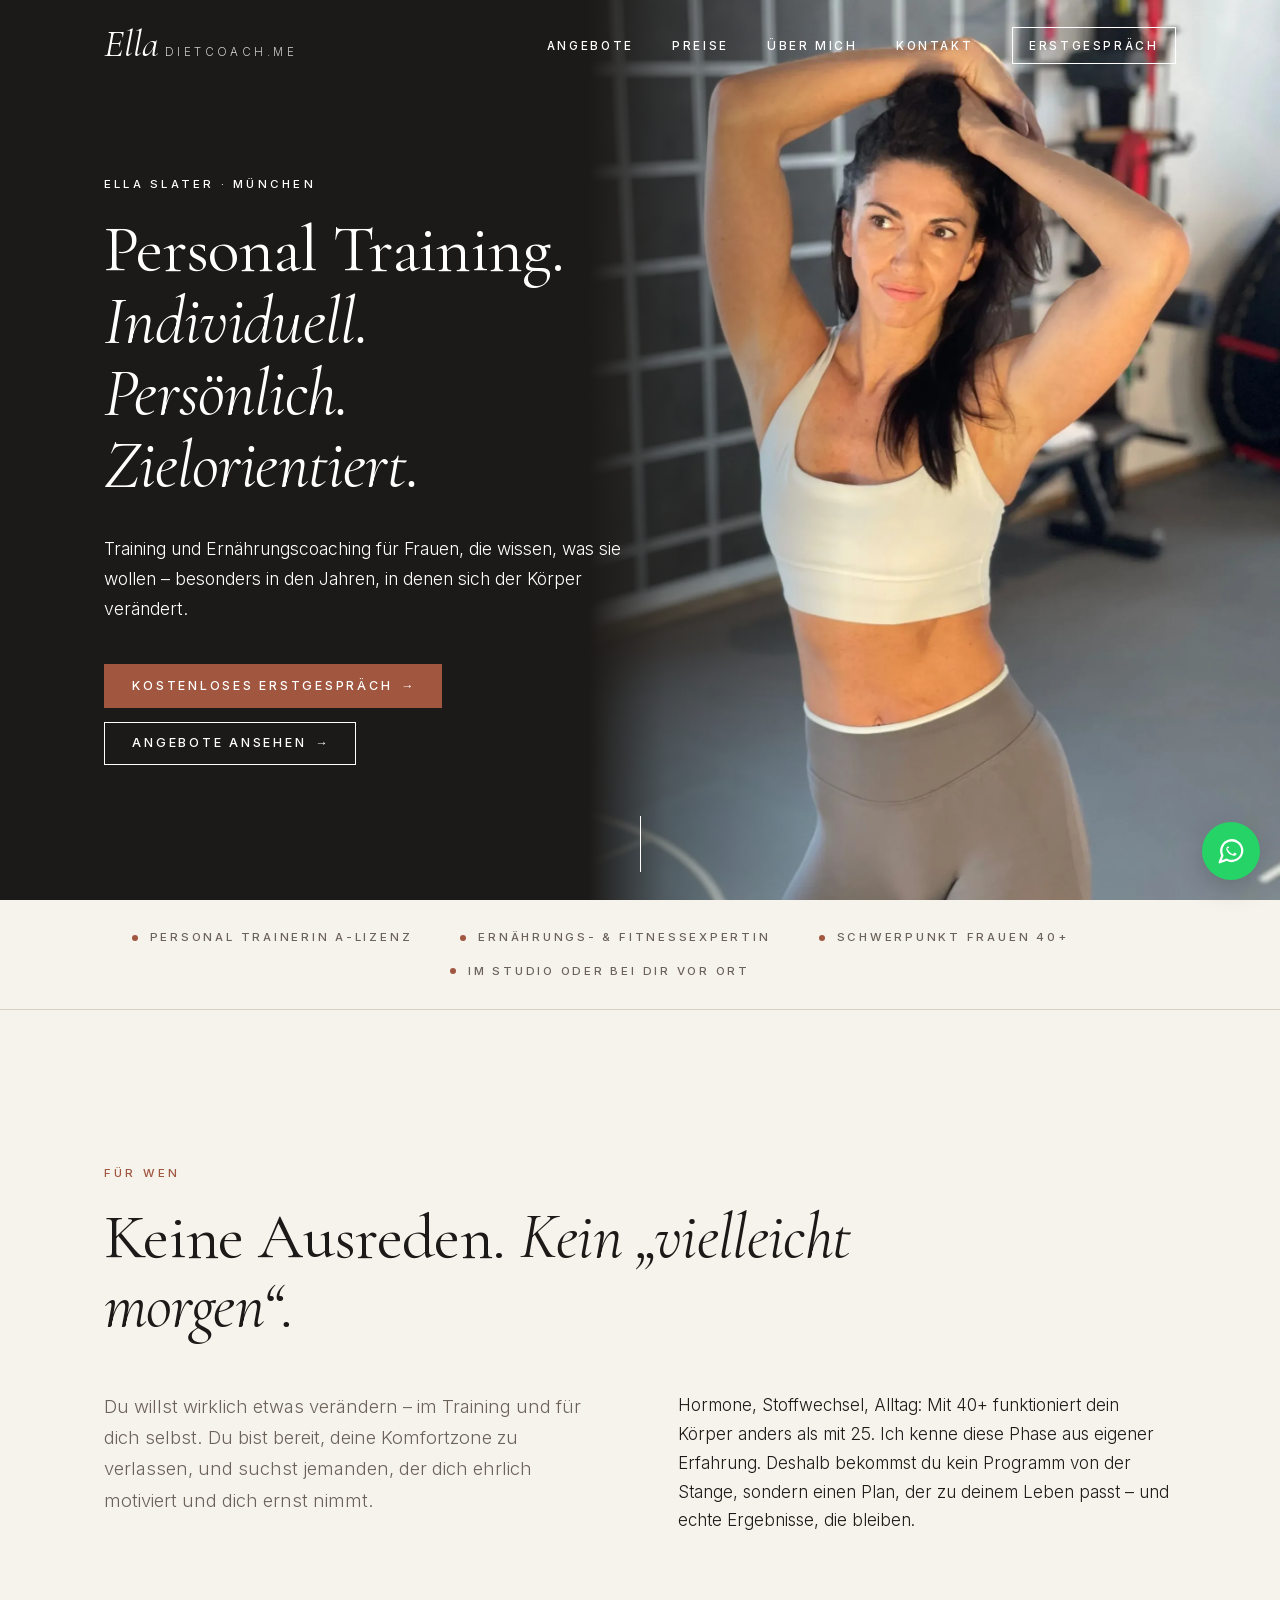
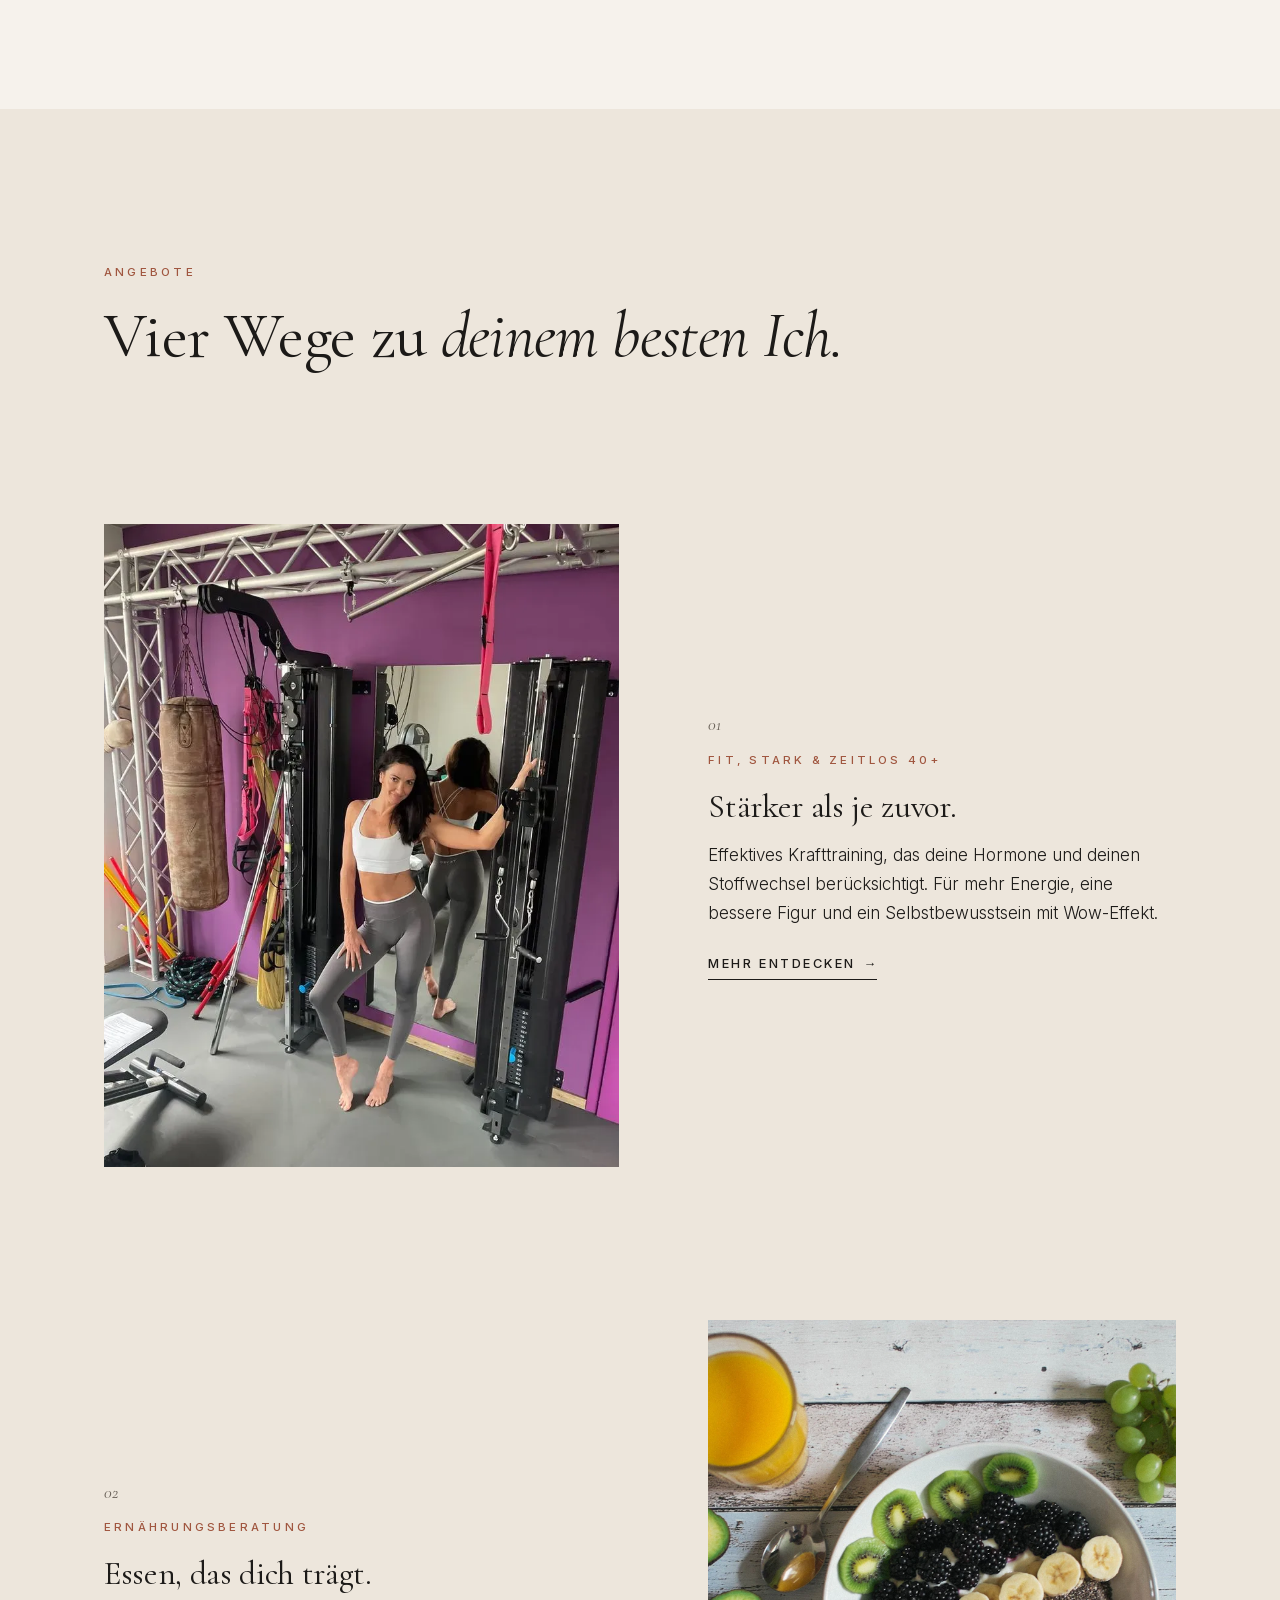
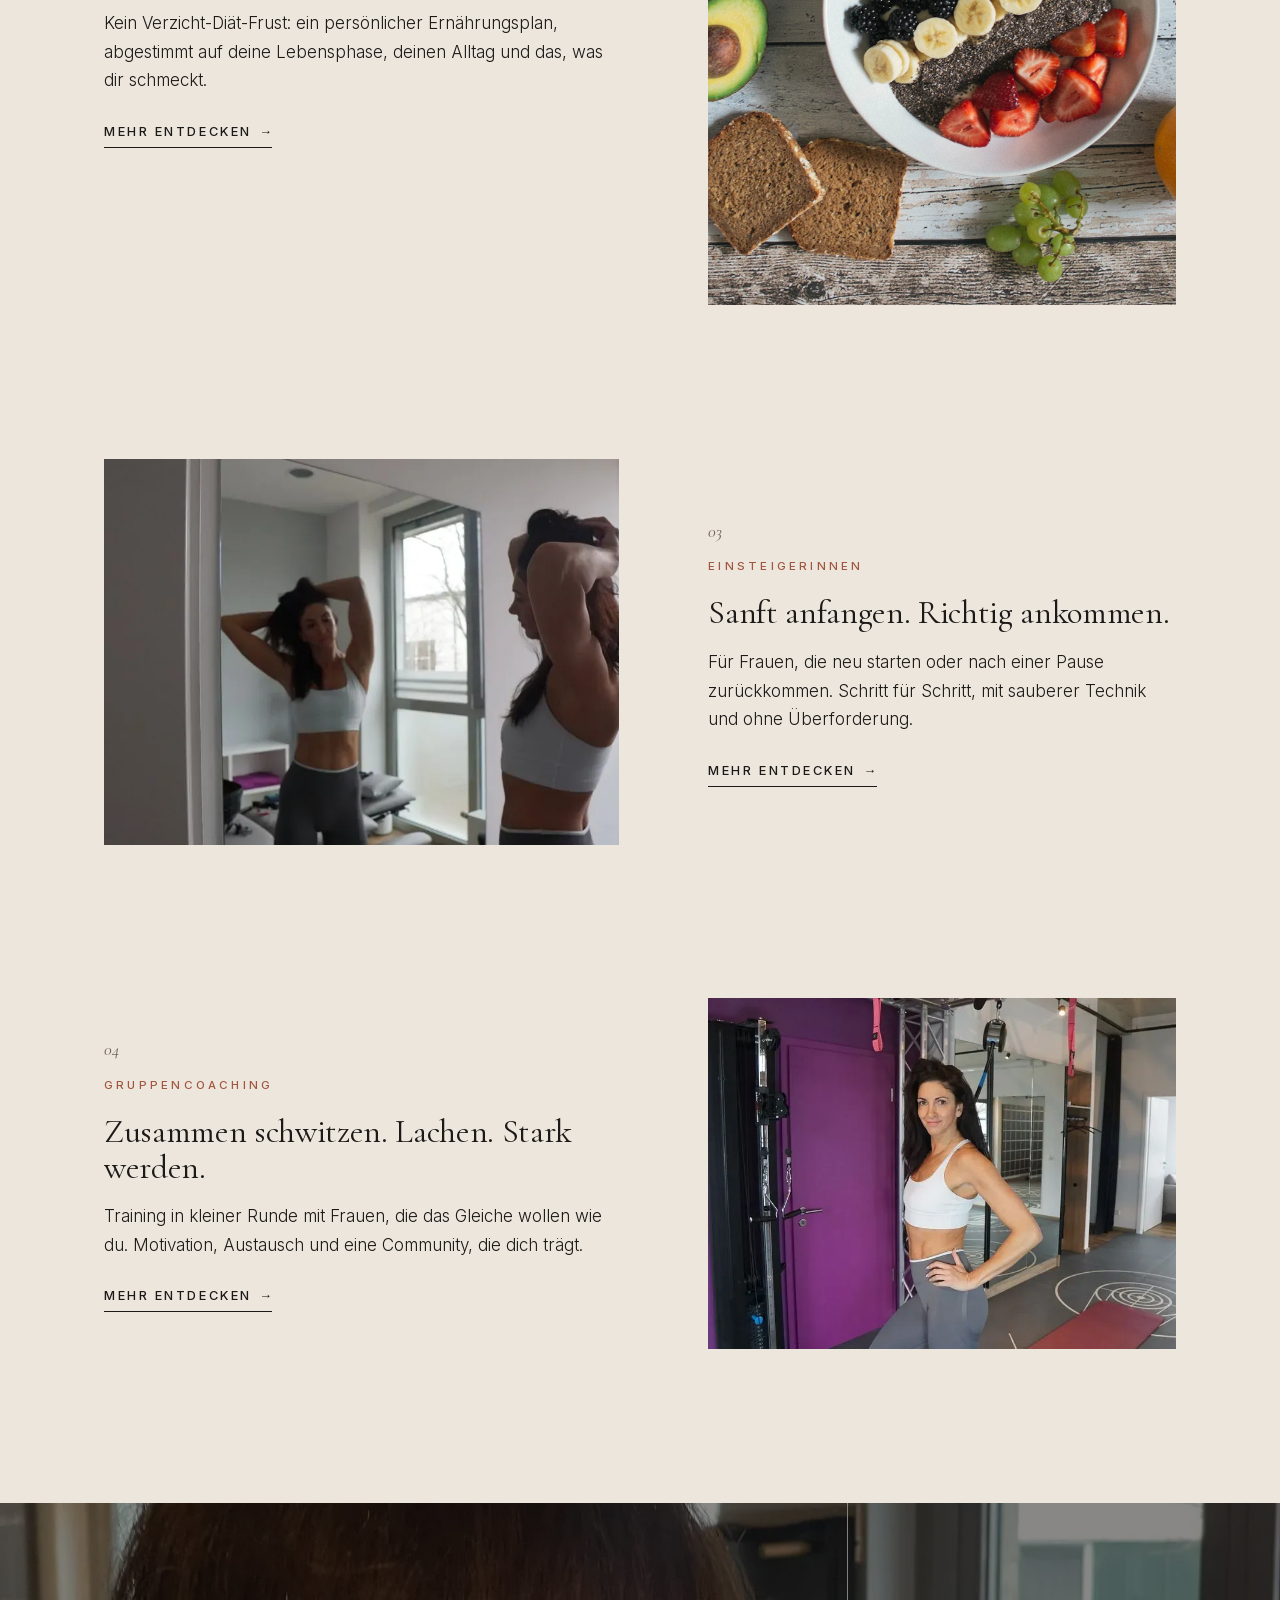
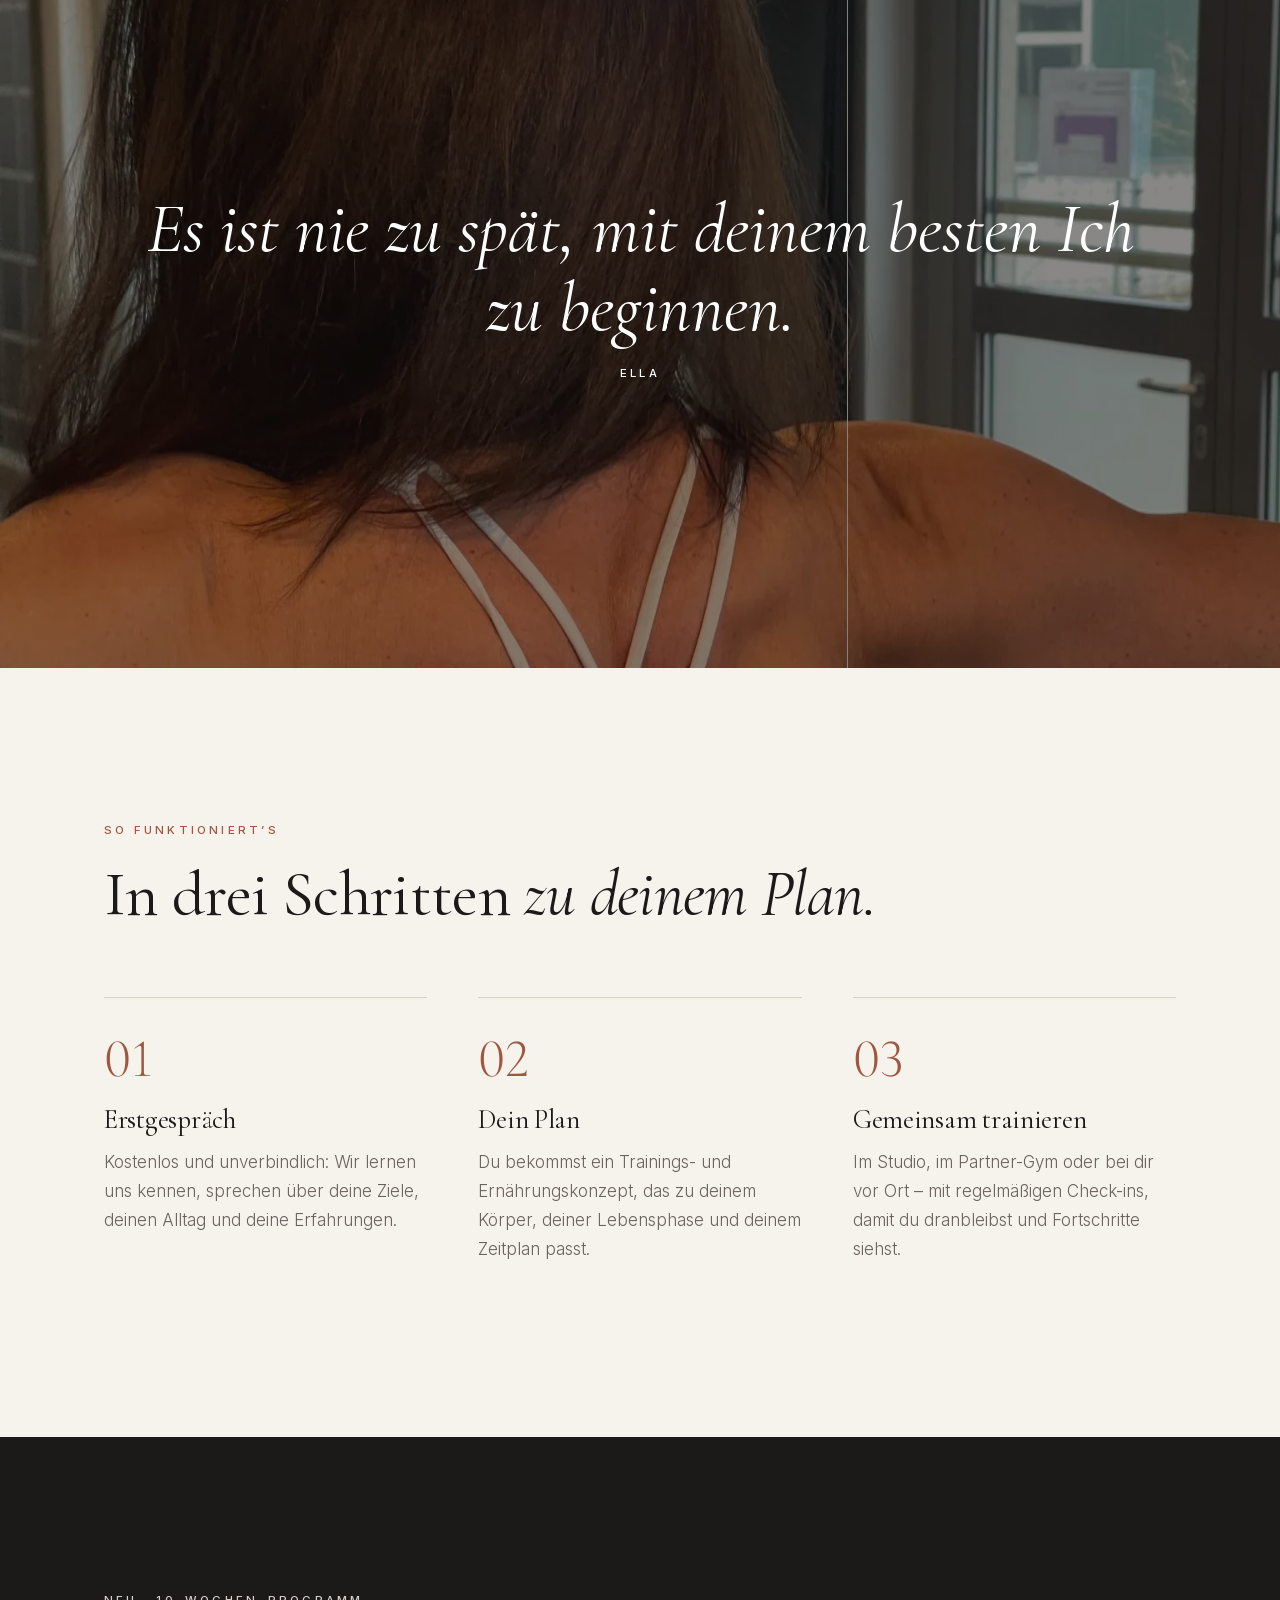
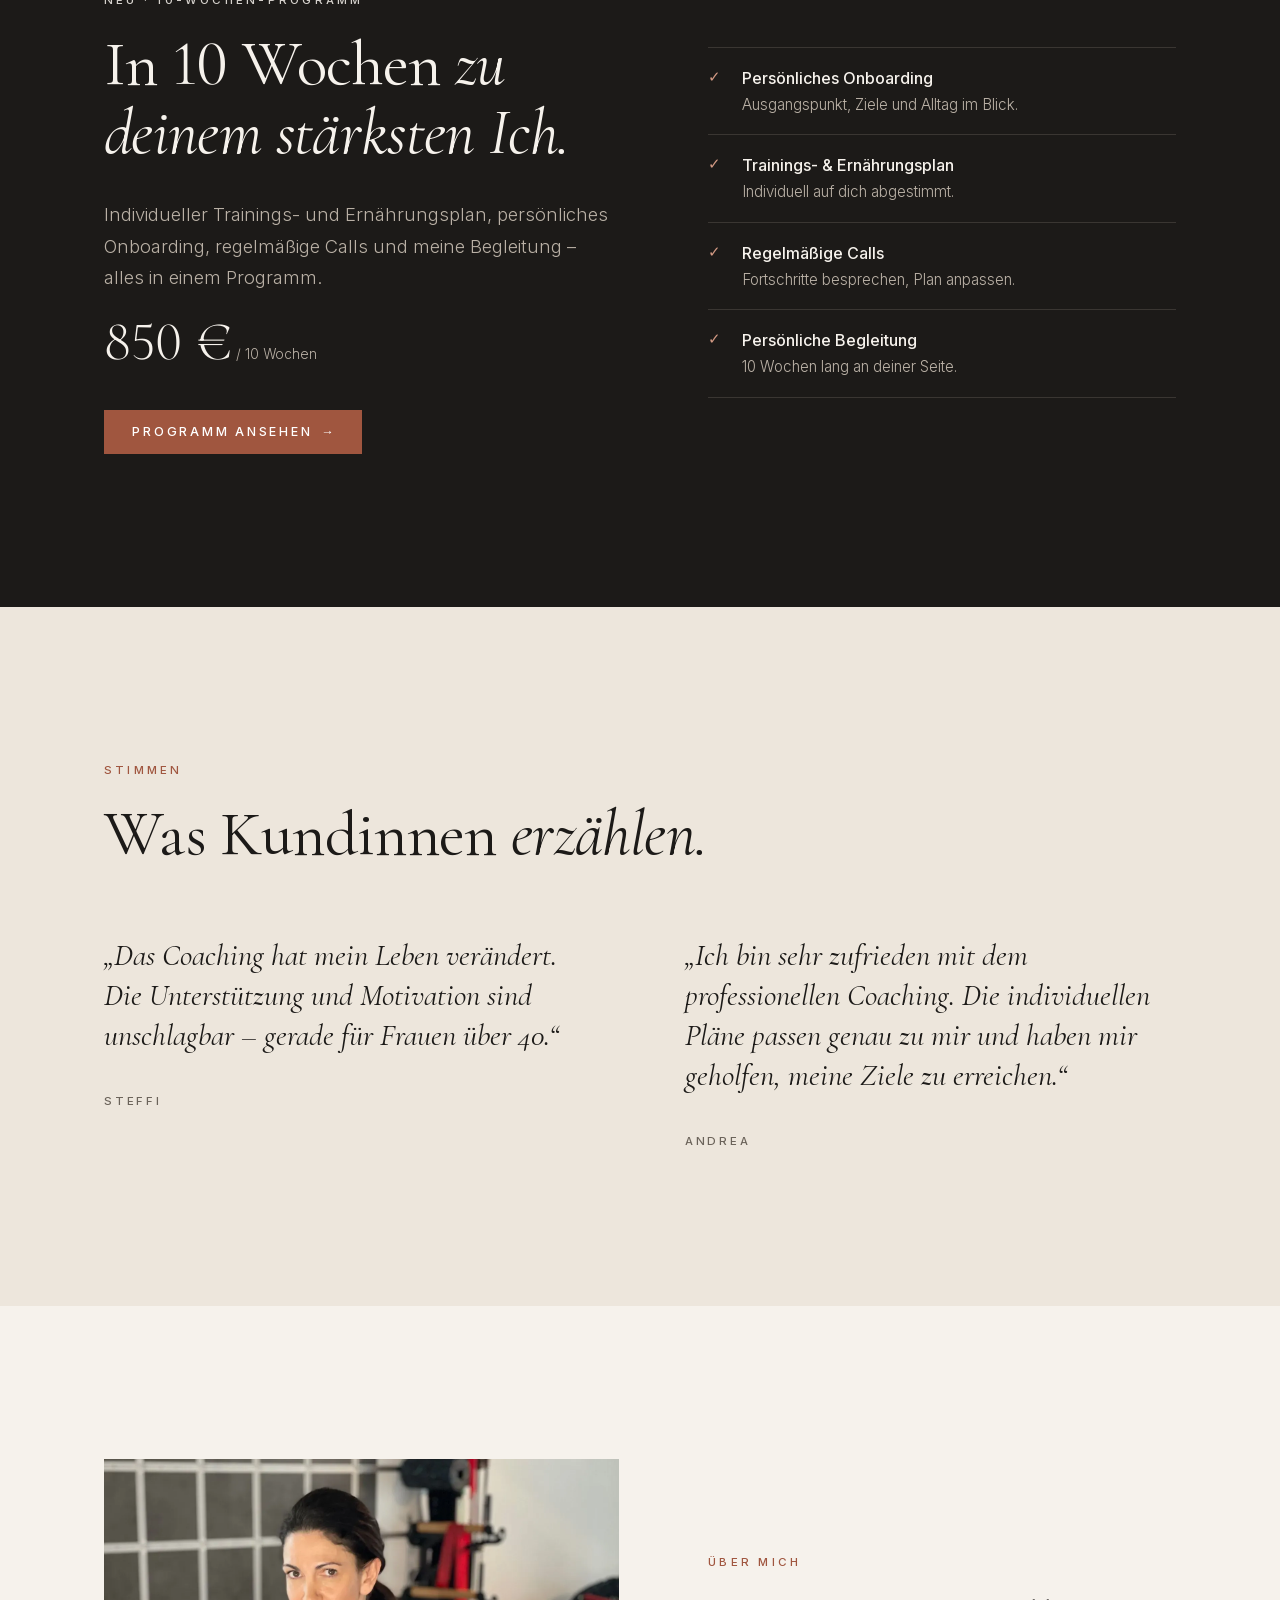
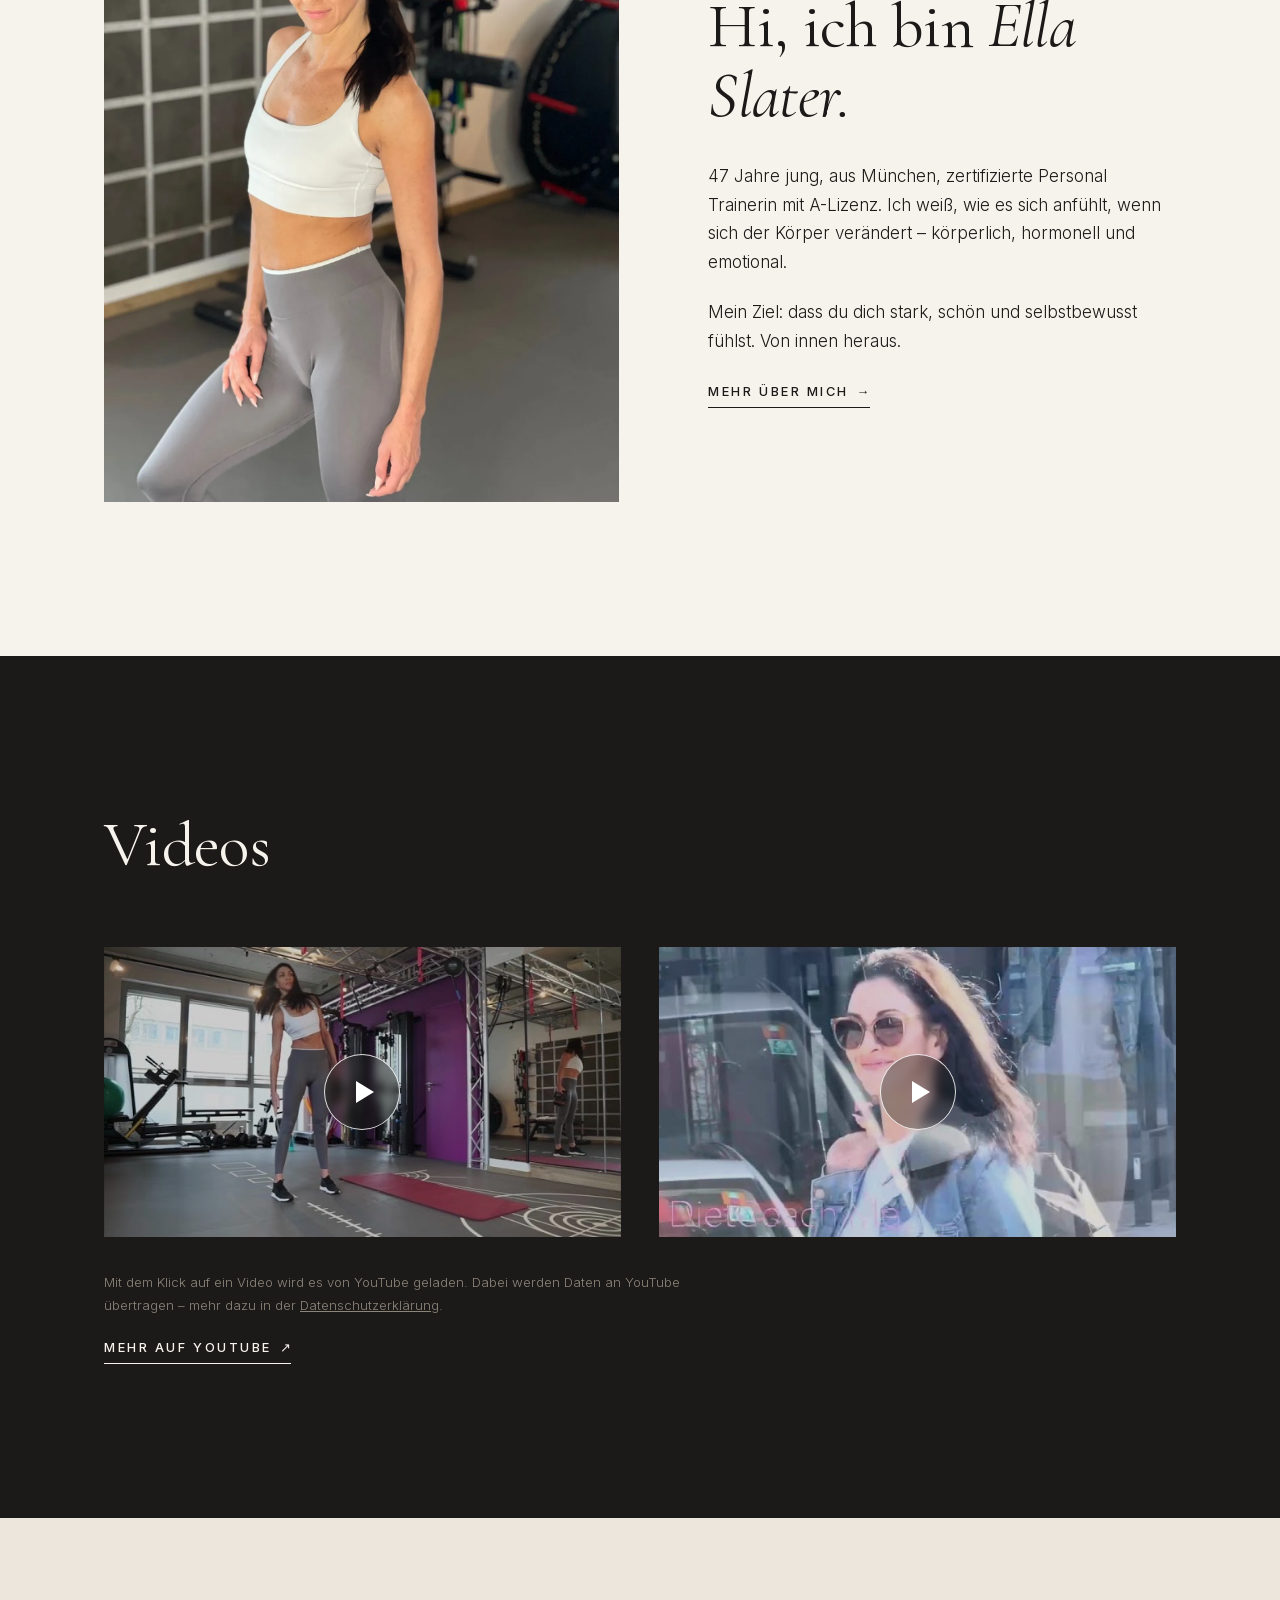
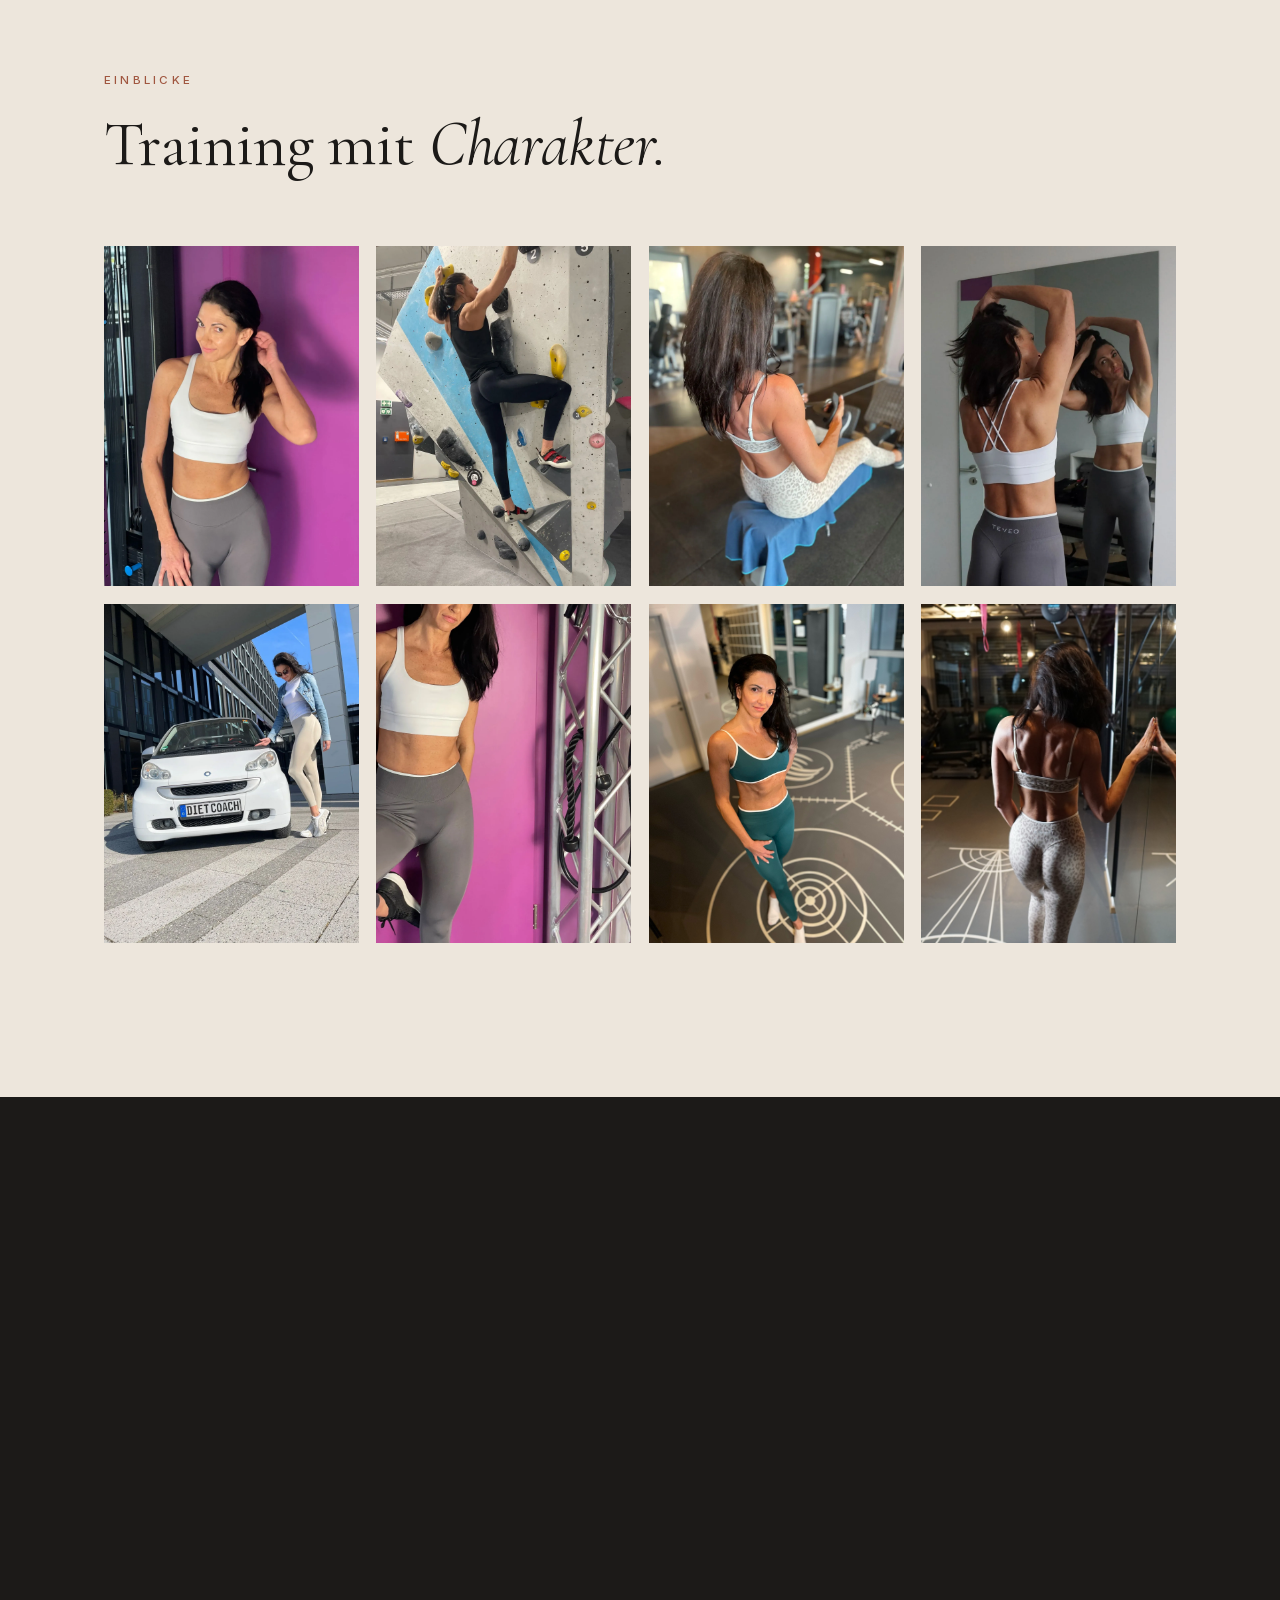
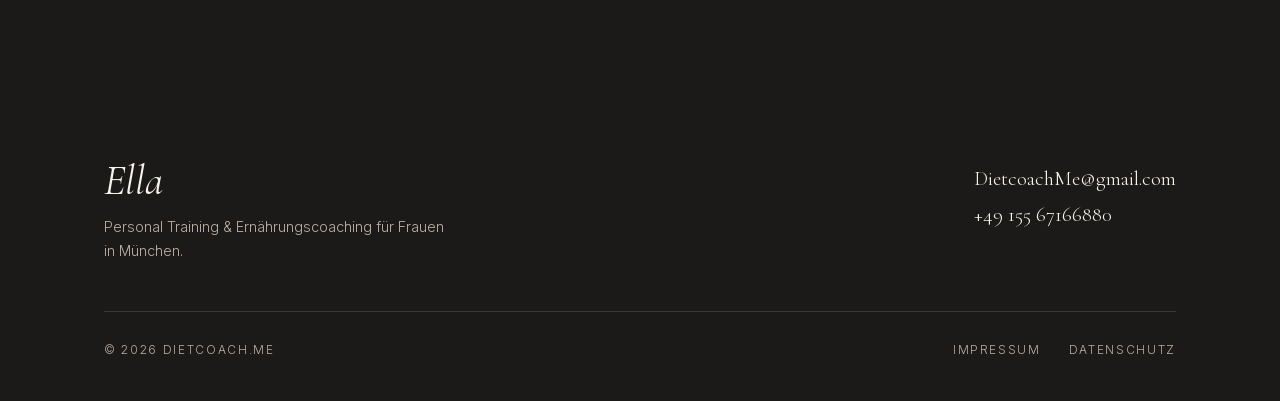
==== index.html @ 0a9d6ca6 "Neues Logo wieder entfernt, Schriftzug „Ella“ zurück Co-Authored-By: Claude Opus 5.5 <noreply@anthro" ====
<!doctype html>
<html lang="de">
<head>
  <meta charset="utf-8">
  <meta name="viewport" content="width=device-width, initial-scale=1">
  <title>Personal Trainerin München für Frauen 40+ | Ella Slater – DietCoach.me</title>
  <meta name="description" content="Ella, zertifizierte Personal Trainerin (A-Lizenz) in München: Training, Ernährungscoaching und Motivation für Frauen 40+, Einsteigerinnen und Wiedereinsteigerinnen. Kostenloses Erstgespräch.">
  <link rel="canonical" href="https://dietcoach.me/">
  <meta property="og:type" content="website">
  <meta property="og:title" content="Ella – Personal Training für Frauen in München">
  <meta property="og:description" content="Mehr Stärke. Mehr Energie. Mehr Du. Individuelles Training und Ernährungscoaching für Frauen 40+.">
  <meta property="og:image" content="https://dietcoach.me/img/hero.webp">
  <meta property="og:url" content="https://dietcoach.me/">
  <meta property="og:locale" content="de_DE">
  <link rel="icon" href="data:image/svg+xml,%3Csvg xmlns='http://www.w3.org/2000/svg' viewBox='0 0 64 64'%3E%3Crect width='64' height='64' fill='%231c1a18'/%3E%3Ctext x='50%25' y='58%25' text-anchor='middle' dominant-baseline='middle' font-family='Georgia,serif' font-style='italic' font-size='42' fill='%23f6f2ec'%3EE%3C/text%3E%3C/svg%3E">
  <link rel="preload" href="fonts/cormorant.woff2" as="font" type="font/woff2" crossorigin>
  <link rel="preload" href="img/hero.webp" as="image">
  <link rel="stylesheet" href="css/style.css">
  <script type="application/ld+json">
  {
    "@context": "https://schema.org",
    "@type": "HealthAndBeautyBusiness",
    "name": "DietCoach.me – Ella Personal Training",
    "description": "Personal Training und Ernährungscoaching für Frauen in München, Schwerpunkt Frauen 40+.",
    "url": "https://dietcoach.me/",
    "image": "https://dietcoach.me/img/hero.webp",
    "email": "DietcoachMe@gmail.com",
    "telephone": "+49 155 67166880",
    "priceRange": "95 € – 900 €",
    "areaServed": { "@type": "City", "name": "München" },
    "address": { "@type": "PostalAddress", "addressLocality": "München", "addressCountry": "DE" },
    "founder": { "@type": "Person", "name": "Ella Slater", "jobTitle": "Zertifizierte Personal Trainerin (A-Lizenz)" }
  }
  </script>
</head>
<body>

<a class="sr-only" href="#main">Zum Inhalt springen</a>

<header class="site-header">
  <div class="wrap">
    <a class="logo" href="index.html" aria-label="DietCoach.me – Startseite">Ella<span>DietCoach.me</span></a>
    <button class="nav-toggle" aria-expanded="false" aria-controls="nav" aria-label="Menü öffnen"><span></span><span></span><span></span></button>
    <nav class="nav" id="nav" aria-label="Hauptnavigation">
      <ul>
        <li><a href="angebote.html">Angebote</a></li>
        <li><a href="angebote.html#preise">Preise</a></li>
        <li><a href="ueber-mich.html">Über mich</a></li>
        <li><a href="angebote.html#anfrage">Kontakt</a></li>
        <li><a class="nav-cta" href="angebote.html#anfrage" data-booking><span>Erstgespräch</span></a></li>
      </ul>
    </nav>
  </div>
</header>

<main id="main">

  <!-- Hero -->
  <section class="hero">
    <img class="hero__img" src="img/hero.webp" alt="Personal Trainerin Ella im Trainingsstudio in München" width="1536" height="2048" fetchpriority="high">
    <div class="wrap hero__content">
      <span class="kicker reveal">Ella Slater · München</span>
      <h1 class="reveal reveal-delay-1">Personal Training. <em>Individuell. Persönlich. Zielorientiert.</em></h1>
      <p class="reveal reveal-delay-2">Training und Ernährungscoaching für Frauen, die wissen, was sie wollen – besonders in den Jahren, in denen sich der Körper verändert.</p>
      <div class="btn-row reveal reveal-delay-2">
        <a class="btn" href="angebote.html#anfrage" data-booking>Kostenloses Erstgespräch</a>
        <a class="btn btn--ghost" href="angebote.html">Angebote ansehen</a>
      </div>
    </div>
    <span class="scroll-hint" aria-hidden="true"></span>
  </section>

  <!-- Vertrauensleiste -->
  <div class="trust">
    <ul class="wrap">
      <li>Personal Trainerin A-Lizenz</li>
      <li>Ernährungs- &amp; Fitnessexpertin</li>
      <li>Schwerpunkt Frauen 40+</li>
      <li>Im Studio oder bei dir vor Ort</li>
    </ul>
  </div>

  <!-- Intro -->
  <section class="section intro">
    <div class="wrap">
      <span class="kicker reveal">Für wen</span>
      <h2 class="reveal">Keine Ausreden. <em>Kein „vielleicht morgen“.</em></h2>
      <div class="cols">
        <p class="lead reveal">Du willst wirklich etwas verändern – im Training und für dich selbst. Du bist bereit, deine Komfortzone zu verlassen, und suchst jemanden, der dich ehrlich motiviert und dich ernst nimmt.</p>
        <p class="reveal reveal-delay-1">Hormone, Stoffwechsel, Alltag: Mit 40+ funktioniert dein Körper anders als mit 25. Ich kenne diese Phase aus eigener Erfahrung. Deshalb bekommst du kein Programm von der Stange, sondern einen Plan, der zu deinem Leben passt – und echte Ergebnisse, die bleiben.</p>
      </div>
    </div>
  </section>

  <!-- Angebote -->
  <section class="section section--alt" aria-labelledby="angebote-titel">
    <div class="wrap">
      <span class="kicker reveal">Angebote</span>
      <h2 id="angebote-titel" class="reveal" style="margin-bottom: var(--section);">Vier Wege zu <em>deinem besten Ich.</em></h2>

      <article class="split">
        <div class="split__media reveal"><img src="img/40plus.webp" alt="Ella im Trainingsraum mit Kabelzug und Boxsack" width="780" height="1040" loading="lazy"></div>
        <div class="split__text reveal reveal-delay-1">
          <span class="split__num">01</span>
          <span class="kicker">Fit, stark &amp; zeitlos 40+</span>
          <h3>Stärker als je zuvor.</h3>
          <p>Effektives Krafttraining, das deine Hormone und deinen Stoffwechsel berücksichtigt. Für mehr Energie, eine bessere Figur und ein Selbstbewusstsein mit Wow-Effekt.</p>
          <a class="arrow-link" href="angebote.html#fit-40">Mehr entdecken</a>
        </div>
      </article>

      <article class="split split--reverse">
        <div class="split__media reveal"><img src="img/ernaehrung.webp" alt="Gesunder, bunter Brunch-Tisch mit frischem Obst" width="1400" height="962" loading="lazy"></div>
        <div class="split__text reveal reveal-delay-1">
          <span class="split__num">02</span>
          <span class="kicker">Ernährungsberatung</span>
          <h3>Essen, das dich trägt.</h3>
          <p>Kein Verzicht-Diät-Frust: ein persönlicher Ernährungsplan, abgestimmt auf deine Lebensphase, deinen Alltag und das, was dir schmeckt.</p>
          <a class="arrow-link" href="angebote.html#ernaehrung">Mehr entdecken</a>
        </div>
      </article>

      <article class="split">
        <div class="split__media split__media--wide reveal"><img src="img/anfaengerinnen.webp" alt="Ella beim Aufwärmen vor dem Spiegel" width="1040" height="585" loading="lazy"></div>
        <div class="split__text reveal reveal-delay-1">
          <span class="split__num">03</span>
          <span class="kicker">Einsteigerinnen</span>
          <h3>Sanft anfangen. Richtig ankommen.</h3>
          <p>Für Frauen, die neu starten oder nach einer Pause zurückkommen. Schritt für Schritt, mit sauberer Technik und ohne Überforderung.</p>
          <a class="arrow-link" href="angebote.html#einstieg">Mehr entdecken</a>
        </div>
      </article>

      <article class="split split--reverse">
        <div class="split__media split__media--wide reveal"><img src="img/gruppe.webp" alt="Ella im Trainingsstudio in München" width="1040" height="585" loading="lazy"></div>
        <div class="split__text reveal reveal-delay-1">
          <span class="split__num">04</span>
          <span class="kicker">Gruppencoaching</span>
          <h3>Zusammen schwitzen. Lachen. Stark werden.</h3>
          <p>Training in kleiner Runde mit Frauen, die das Gleiche wollen wie du. Motivation, Austausch und eine Community, die dich trägt.</p>
          <a class="arrow-link" href="angebote.html#gruppe">Mehr entdecken</a>
        </div>
      </article>
    </div>
  </section>

  <!-- Motto -->
  <section class="break" aria-label="Motto">
    <img src="img/galerie-4.webp" alt="" width="1536" height="2048" loading="lazy">
    <div class="wrap reveal">
      <blockquote>Es ist nie zu spät, mit deinem besten Ich zu beginnen.</blockquote>
      <cite>Ella</cite>
    </div>
  </section>

  <!-- Ablauf -->
  <section class="section">
    <div class="wrap">
      <span class="kicker reveal">So funktioniert’s</span>
      <h2 class="reveal">In drei Schritten <em>zu deinem Plan.</em></h2>
      <div class="steps">
        <div class="step reveal">
          <span class="step__num">01</span>
          <h3>Erstgespräch</h3>
          <p>Kostenlos und unverbindlich: Wir lernen uns kennen, sprechen über deine Ziele, deinen Alltag und deine Erfahrungen.</p>
        </div>
        <div class="step reveal reveal-delay-1">
          <span class="step__num">02</span>
          <h3>Dein Plan</h3>
          <p>Du bekommst ein Trainings- und Ernährungskonzept, das zu deinem Körper, deiner Lebensphase und deinem Zeitplan passt.</p>
        </div>
        <div class="step reveal reveal-delay-2">
          <span class="step__num">03</span>
          <h3>Gemeinsam trainieren</h3>
          <p>Im Studio, im Partner-Gym oder bei dir vor Ort – mit regelmäßigen Check-ins, damit du dranbleibst und Fortschritte siehst.</p>
        </div>
      </div>
    </div>
  </section>

  <!-- 10-Wochen-Programm -->
  <section class="section section--dark" aria-labelledby="programm-titel">
    <div class="wrap">
      <div class="split">
        <div class="split__text reveal">
          <span class="kicker">Neu · 10-Wochen-Programm</span>
          <h2 id="programm-titel">In 10 Wochen <em>zu deinem stärksten Ich.</em></h2>
          <p class="lead">Individueller Trainings- und Ernährungsplan, persönliches Onboarding, regelmäßige Calls und meine Begleitung – alles in einem Programm.</p>
          <div class="price">850 €<small style="color:#b9b0a5"> / 10 Wochen</small></div>
          <div class="btn-row">
            <a class="btn" href="angebote.html#programm">Programm ansehen</a>
          </div>
        </div>
        <ul class="program__list reveal reveal-delay-1">
          <li><strong>Persönliches Onboarding</strong>Ausgangspunkt, Ziele und Alltag im Blick.</li>
          <li><strong>Trainings- &amp; Ernährungsplan</strong>Individuell auf dich abgestimmt.</li>
          <li><strong>Regelmäßige Calls</strong>Fortschritte besprechen, Plan anpassen.</li>
          <li><strong>Persönliche Begleitung</strong>10 Wochen lang an deiner Seite.</li>
        </ul>
      </div>
    </div>
  </section>

  <!-- Stimmen -->
  <section class="section section--alt">
    <div class="wrap">
      <span class="kicker reveal">Stimmen</span>
      <h2 class="reveal">Was Kundinnen <em>erzählen.</em></h2>
      <div class="quotes">
        <figure class="quote reveal">
          <p>Das Coaching hat mein Leben verändert. Die Unterstützung und Motivation sind unschlagbar – gerade für Frauen über 40.</p>
          <footer>Steffi</footer>
        </figure>
        <figure class="quote reveal reveal-delay-1">
          <p>Ich bin sehr zufrieden mit dem professionellen Coaching. Die individuellen Pläne passen genau zu mir und haben mir geholfen, meine Ziele zu erreichen.</p>
          <footer>Andrea</footer>
        </figure>
      </div>
    </div>
  </section>

  <!-- Über mich -->
  <section class="section">
    <div class="wrap">
      <article class="split">
        <div class="split__media reveal"><img src="img/expertise.webp" alt="Portrait von Ella, Personal Trainerin aus München" width="1536" height="2048" loading="lazy"></div>
        <div class="split__text reveal reveal-delay-1">
          <span class="kicker">Über mich</span>
          <h2>Hi, ich bin <em>Ella Slater.</em></h2>
          <p>47 Jahre jung, aus München, zertifizierte Personal Trainerin mit A-Lizenz. Ich weiß, wie es sich anfühlt, wenn sich der Körper verändert – körperlich, hormonell und emotional.</p>
          <p>Mein Ziel: dass du dich stark, schön und selbstbewusst fühlst. Von innen heraus.</p>
          <a class="arrow-link" href="ueber-mich.html">Mehr über mich</a>
        </div>
      </article>
    </div>
  </section>

  <!-- Videos -->
  <section class="section section--dark" id="videos" aria-labelledby="videos-titel">
    <div class="wrap">
      <h2 id="videos-titel" class="reveal">Videos</h2>
      <div class="videos">
        <figure class="video reveal">
          <button class="video__play" type="button" data-video="BxUp_Wes_ng" aria-label="Video abspielen: Personal Trainer Ella S Me – DietCoach.Me">
            <img src="img/video-BxUp_Wes_ng.jpg" alt="Ella beim Training mit Kettlebell im Studio" width="640" height="360" loading="lazy">
            <span class="video__icon" aria-hidden="true"></span>
          </button>
        </figure>
        <figure class="video reveal reveal-delay-1">
          <button class="video__play" type="button" data-video="TAuk-Ml-aj8" aria-label="Video abspielen: Personal Trainer Ella S Me Munich">
            <img src="img/video-TAuk-Ml-aj8.jpg" alt="Ella mit Sonnenbrille in München" width="640" height="360" loading="lazy">
            <span class="video__icon" aria-hidden="true"></span>
          </button>
        </figure>
      </div>
      <p class="video-note reveal">Mit dem Klick auf ein Video wird es von YouTube geladen. Dabei werden Daten an YouTube übertragen – mehr dazu in der <a href="datenschutz.html#youtube">Datenschutzerklärung</a>.</p>
      <a class="arrow-link arrow-link--ext reveal" href="https://www.youtube.com/@dietcoachme" target="_blank" rel="noopener">Mehr auf YouTube</a>
    </div>
  </section>

  <!-- Galerie -->
  <section class="section section--alt" aria-labelledby="galerie-titel">
    <div class="wrap">
      <span class="kicker reveal">Einblicke</span>
      <h2 id="galerie-titel" class="reveal">Training mit <em>Charakter.</em></h2>
      <div class="gallery">
        <figure class="reveal"><img src="img/galerie-1.webp" alt="Ella im Studio vor violetter Wand" width="1536" height="2048" loading="lazy"></figure>
        <figure class="reveal reveal-delay-1"><img src="img/galerie-3.webp" alt="Ella beim Bouldern an der Kletterwand" width="1536" height="2048" loading="lazy"></figure>
        <figure class="reveal reveal-delay-2"><img src="img/portrait.webp" alt="Ella beim Rudern am Kabelzug" width="1536" height="2048" loading="lazy"></figure>
        <figure class="reveal"><img src="img/galerie-2.webp" alt="Ella beim Dehnen vor dem Spiegel" width="1476" height="2048" loading="lazy"></figure>
        <figure class="reveal reveal-delay-1"><img src="img/galerie-6.webp" alt="Ella neben ihrem Auto mit DIET COACH Kennzeichen" width="1536" height="2048" loading="lazy"></figure>
        <figure class="reveal reveal-delay-2"><img src="img/banner.webp" alt="Ella im Studio neben dem Trainingsgerüst" width="1536" height="2048" loading="lazy"></figure>
        <figure class="reveal"><img src="img/galerie-8.jpg" alt="Ella im grünen Trainingsoutfit im Studio" width="1536" height="2048" loading="lazy"></figure>
        <figure class="reveal reveal-delay-1"><img src="img/galerie-9.jpg" alt="Ella von hinten am Spiegel im Trainingsstudio" width="1152" height="2048" loading="lazy"></figure>
      </div>
    </div>
  </section>

  <!-- CTA -->
  <section class="section section--dark cta">
    <div class="wrap">
      <span class="kicker reveal">Dein nächster Schritt</span>
      <h2 class="reveal">Sei die Frau, <em>die du bewunderst.</em></h2>
      <p class="lead reveal">Du bist stärker, als du denkst – ich zeige es dir. Das Erstgespräch ist kostenlos und unverbindlich.</p>
      <div class="btn-row reveal">
        <a class="btn" href="angebote.html#anfrage" data-booking>Erstgespräch buchen</a>
        <a class="btn btn--ghost" href="https://wa.me/4915567166880?text=Hallo%20Ella%2C%20ich%20interessiere%20mich%20f%C3%BCr%20ein%20Erstgespr%C3%A4ch." target="_blank" rel="noopener">WhatsApp schreiben</a>
      </div>
    </div>
  </section>

</main>

<footer class="site-footer">
  <div class="wrap">
    <div class="top">
      <div>
        <a class="logo" href="index.html">Ella</a>
        <p>Personal Training &amp; Ernährungscoaching für Frauen in München.</p>
      </div>
      <div class="footer-contact">
        <a href="mailto:DietcoachMe@gmail.com">DietcoachMe@gmail.com</a>
        <a href="tel:+4915567166880">+49 155 67166880</a>
      </div>
    </div>
    <div class="bottom">
      <span>© <span data-year>2026</span> DietCoach.me</span>
      <ul>
        <!-- <li><a href="https://www.instagram.com/[INSTAGRAM-HANDLE]/" target="_blank" rel="noopener">Instagram</a></li> -->
        <li><a href="impressum.html">Impressum</a></li>
        <li><a href="datenschutz.html">Datenschutz</a></li>
      </ul>
    </div>
  </div>
</footer>

<a class="wa-float" href="https://wa.me/4915567166880?text=Hallo%20Ella%2C%20ich%20interessiere%20mich%20f%C3%BCr%20dein%20Coaching." target="_blank" rel="noopener" aria-label="Ella per WhatsApp schreiben">
  <svg viewBox="0 0 24 24" fill="none" stroke="currentColor" stroke-width="1.8" stroke-linecap="round" stroke-linejoin="round" aria-hidden="true"><path d="M21 11.5a8.4 8.4 0 0 1-12.4 7.4L3 21l2.1-5.4A8.4 8.4 0 1 1 21 11.5z"/><path d="M9 9.5c.3 1.6 1.9 3.9 4.5 5l1.3-1.3 1.7.9c-.4 1.2-1.4 1.7-2.3 1.6C11 15.3 8.7 13 8.2 10.4c-.1-.9.4-1.9 1.6-2.3l.9 1.7z" fill="currentColor" stroke="none"/></svg>
</a>

<script src="js/main.js" defer></script>
</body>
</html>
---- css/style.css ----
/* ==========================================================
   DietCoach.me – Ella · Personal Training für Frauen
   ========================================================== */

@font-face {
  font-family: "Cormorant Garamond";
  font-style: normal;
  font-weight: 300 700;
  font-display: swap;
  src: url("../fonts/cormorant.woff2") format("woff2");
}
@font-face {
  font-family: "Cormorant Garamond";
  font-style: italic;
  font-weight: 300 700;
  font-display: swap;
  src: url("../fonts/cormorant-italic.woff2") format("woff2");
}
@font-face {
  font-family: "Inter";
  font-style: normal;
  font-weight: 100 900;
  font-display: swap;
  src: url("../fonts/inter.woff2") format("woff2");
}

:root {
  --bg: #f6f2ec;
  --bg-alt: #ede6dc;
  --ink: #1c1a18;
  --muted: #6b635a;
  --line: #d9d0c4;
  --accent: #a0563f;
  --accent-dark: #84432f;
  --white: #fff;

  --serif: "Cormorant Garamond", Georgia, "Times New Roman", serif;
  --sans: "Inter", -apple-system, BlinkMacSystemFont, "Segoe UI", sans-serif;

  --wrap: 75rem;
  --gutter: clamp(20px, 5vw, 4rem);
  --section: clamp(80px, 12vw, 10rem);
  --ease: cubic-bezier(.2, .7, .2, 1);
}

*, *::before, *::after { box-sizing: border-box; }

/* Ab 1440px Fensterbreite wächst die ganze Seite proportional mit (bis 2560px) */
html { font-size: clamp(100%, 1.1111vw, 1.75rem); scroll-behavior: smooth; -webkit-text-size-adjust: 100%; }

body {
  margin: 0;
  background: var(--bg);
  color: var(--ink);
  font-family: var(--sans);
  font-size: 1.0625rem;
  font-weight: 300;
  line-height: 1.7;
  -webkit-font-smoothing: antialiased;
}

img { display: block; max-width: 100%; height: auto; }
a { color: inherit; }

h1, h2, h3 {
  font-family: var(--serif);
  font-weight: 400;
  line-height: 1.08;
  letter-spacing: -.01em;
  font-variant-numeric: lining-nums;
  margin: 0 0 .5em;
}
h1 { font-size: clamp(3rem, 7.5vw, 6.2rem); }
h2 { font-size: clamp(2.3rem, 5vw, 4rem); }
h3 { font-size: clamp(1.6rem, 2.6vw, 2.1rem); }
h1 em, h2 em, h3 em { font-style: italic; }

p { margin: 0 0 1.2em; }
.lead { font-size: 1.15rem; color: var(--muted); max-width: 34em; }

.wrap { max-width: var(--wrap); margin: 0 auto; padding: 0 var(--gutter); }
.narrow { max-width: 53.75rem; }
.center { text-align: center; margin-left: auto; margin-right: auto; }
.section { padding: var(--section) 0; }
.section--alt { background: var(--bg-alt); }
.section--dark { background: var(--ink); color: var(--bg); }
.section--dark .lead, .section--dark .muted { color: #b9b0a5; }

.sr-only {
  position: absolute; width: 1px; height: 1px; padding: 0; margin: -1px;
  overflow: hidden; clip: rect(0 0 0 0); white-space: nowrap; border: 0;
}

/* ---------- Kicker & links ---------- */

.kicker {
  display: block;
  font-family: var(--sans);
  font-size: .72rem;
  font-weight: 500;
  letter-spacing: .28em;
  text-transform: uppercase;
  color: var(--accent);
  margin-bottom: 1.6em;
}
.section--dark .kicker, .hero .kicker, .break .kicker { color: currentColor; opacity: .85; }

.arrow-link {
  display: inline-flex;
  align-items: center;
  gap: .6em;
  font-size: .8rem;
  font-weight: 500;
  letter-spacing: .2em;
  text-transform: uppercase;
  text-decoration: none;
  padding-bottom: .35em;
  border-bottom: 1px solid currentColor;
  transition: gap .3s var(--ease), color .3s;
}
.arrow-link::after { content: "→"; letter-spacing: 0; }
.arrow-link:hover { gap: 1.1em; color: var(--accent); }
.arrow-link--ext::after { content: "↗"; }
.section--dark .arrow-link:hover, .hero .arrow-link:hover { color: inherit; opacity: .8; }

.btn {
  display: inline-flex;
  align-items: center;
  justify-content: center;
  gap: .7em;
  padding: 1.15em 2.2em;
  background: var(--accent);
  color: var(--white);
  border: 1px solid var(--accent);
  font: 500 .78rem/1 var(--sans);
  letter-spacing: .22em;
  text-transform: uppercase;
  text-decoration: none;
  cursor: pointer;
  transition: background .3s, border-color .3s, color .3s;
}
.btn::after { content: "→"; letter-spacing: 0; transition: transform .3s var(--ease); }
.btn:hover { background: var(--accent-dark); border-color: var(--accent-dark); }
.btn:hover::after { transform: translateX(4px); }
.btn--ghost { background: transparent; color: inherit; border-color: currentColor; }
.btn--ghost:hover { background: var(--ink); border-color: var(--ink); color: var(--bg); }
.hero .btn--ghost:hover, .section--dark .btn--ghost:hover { background: var(--bg); border-color: var(--bg); color: var(--ink); }
.btn-row { display: flex; flex-wrap: wrap; gap: 14px; margin-top: 2.4em; }

/* ---------- Header ---------- */

.site-header {
  position: fixed;
  inset: 0 0 auto;
  z-index: 50;
  color: var(--white);
  transition: background .4s, color .4s, box-shadow .4s, padding .4s;
}
.site-header .wrap {
  display: flex;
  align-items: center;
  justify-content: space-between;
  height: 5.5rem;
  transition: height .4s;
}
.site-header.is-solid,
.site-header--light {
  background: rgba(246, 242, 236, .96);
  color: var(--ink);
  box-shadow: 0 1px 0 var(--line);
  backdrop-filter: blur(8px);
}
.site-header.is-solid .wrap { height: 4.375rem; }

.logo {
  font-family: var(--serif);
  font-size: clamp(2.2rem, 3vw, 2.8rem);
  font-style: italic;
  text-decoration: none;
  line-height: 1;
  transition: font-size .4s;
}
.logo span { font-style: normal; font-family: var(--sans); font-size: clamp(.68rem, .9vw, .8rem); letter-spacing: .3em; text-transform: uppercase; margin-left: .5em; opacity: .8; }
.site-header.is-solid .logo { font-size: clamp(2rem, 2.6vw, 2.4rem); }

.nav ul { display: flex; align-items: center; gap: clamp(20px, 3vw, 2.5rem); list-style: none; margin: 0; padding: 0; }
.nav a {
  font-size: .74rem;
  font-weight: 500;
  letter-spacing: .22em;
  text-transform: uppercase;
  text-decoration: none;
  padding: .4em 0;
  border-bottom: 1px solid transparent;
  transition: border-color .3s;
}
.nav a:hover, .nav a[aria-current="page"] { border-bottom-color: currentColor; }
.nav .nav-cta { border: 1px solid currentColor; padding: .9em 1.4em; }
.nav .nav-cta:hover { background: currentColor; }
.nav .nav-cta:hover span { color: var(--ink); }
.site-header.is-solid .nav .nav-cta:hover span, .site-header--light .nav .nav-cta:hover span { color: var(--bg); }

.nav-toggle {
  display: none;
  background: none;
  border: 0;
  color: inherit;
  width: 44px;
  height: 44px;
  padding: 10px;
  cursor: pointer;
}
.nav-toggle span { display: block; height: 1px; background: currentColor; margin: 7px 0; transition: transform .3s, opacity .3s; }

@media (max-width: 900px) {
  .nav-toggle { display: block; position: relative; z-index: 2; }
  .nav {
    position: fixed;
    inset: 0;
    background: var(--ink);
    color: var(--bg);
    display: flex;
    align-items: center;
    justify-content: center;
    opacity: 0;
    visibility: hidden;
    transition: opacity .4s, visibility .4s;
  }
  .nav ul { flex-direction: column; gap: 28px; }
  .nav a { font-size: .9rem; }
  .menu-open .nav { opacity: 1; visibility: visible; }
  .menu-open .site-header { color: var(--bg); background: transparent; box-shadow: none; }
  .menu-open .nav-toggle span:nth-child(1) { transform: translateY(8px) rotate(45deg); }
  .menu-open .nav-toggle span:nth-child(2) { opacity: 0; }
  .menu-open .nav-toggle span:nth-child(3) { transform: translateY(-8px) rotate(-45deg); }
  .menu-open { overflow: hidden; }
  .menu-open .logo { position: relative; z-index: 2; }
}

/* ---------- Hero ---------- */

.hero {
  position: relative;
  min-height: 100vh;
  min-height: 100svh;
  display: flex;
  align-items: flex-end;
  color: var(--white);
  overflow: hidden;
}
.hero__img {
  position: absolute;
  inset: 0;
  width: 100%;
  height: 100%;
  object-fit: cover;
  object-position: center 22%;
  transform: scale(1.04);
  animation: heroZoom 9s var(--ease) forwards;
}
.hero::after {
  content: "";
  position: absolute;
  inset: 0;
  background: linear-gradient(100deg, rgba(20, 17, 15, .78) 0%, rgba(20, 17, 15, .45) 45%, rgba(20, 17, 15, .1) 100%),
              linear-gradient(0deg, rgba(20, 17, 15, .55) 0%, transparent 45%);
}
.hero__content { position: relative; z-index: 1; padding-top: 8.75rem; padding-bottom: clamp(60px, 10vh, 7.5rem); width: 100%; }
.hero h1 { max-width: 11em; }
.hero p { max-width: 30em; font-size: 1.1rem; opacity: .92; }
.hero--short { min-height: 78vh; min-height: 78svh; }

/* Desktop: Text links auf dunklem Grund, Hochformat-Foto rechts */
@media (min-width: 900px) {
  .hero { background: var(--ink); align-items: center; }
  .hero__img { left: auto; width: 54%; object-position: center 18%; }
  .hero::after {
    background: linear-gradient(90deg, var(--ink) 0%, var(--ink) 46%, rgba(28, 26, 24, .55) 52%, rgba(28, 26, 24, 0) 66%);
  }
  .hero__content { padding-top: 7.5rem; padding-bottom: 5rem; }
  .hero__content > * { max-width: min(35rem, 44%); }
  .hero h1 { font-size: clamp(3.2rem, 5.2vw, 5.2rem); max-width: min(35rem, 44%); }
}

/* Mobil: Foto oben, Text darunter */
@media (max-width: 899px) {
  .hero { display: block; min-height: 0; background: var(--ink); }
  .hero__img { position: relative; height: 68svh; min-height: 420px; object-position: center 15%; animation: none; transform: none; }
  .hero::after {
    inset: 0 0 auto; height: 68svh; min-height: 420px;
    background: linear-gradient(0deg, var(--ink) 0%, rgba(28, 26, 24, 0) 45%),
                linear-gradient(180deg, rgba(28, 26, 24, .45) 0%, rgba(28, 26, 24, 0) 22%);
  }
  .hero__content { padding-top: 0; margin-top: -90px; padding-bottom: 64px; }
  .hero--short .hero__img, .hero--short::after { height: 56svh; }
  .scroll-hint { display: none; }
}

@keyframes heroZoom { to { transform: scale(1); } }

.scroll-hint {
  position: absolute;
  z-index: 1;
  left: 50%;
  bottom: 28px;
  width: 1px;
  height: 56px;
  background: rgba(255, 255, 255, .35);
  overflow: hidden;
}
.scroll-hint::after {
  content: "";
  position: absolute;
  inset: 0;
  background: var(--white);
  animation: scrollHint 2.2s var(--ease) infinite;
}
@keyframes scrollHint { 0% { transform: translateY(-100%); } 100% { transform: translateY(100%); } }

/* ---------- Trust bar ---------- */

.trust { border-bottom: 1px solid var(--line); }
.trust ul {
  list-style: none;
  margin: 0;
  padding: 28px 0;
  display: flex;
  flex-wrap: wrap;
  justify-content: center;
  gap: 14px 48px;
  font-size: .72rem;
  font-weight: 500;
  letter-spacing: .24em;
  text-transform: uppercase;
  color: var(--muted);
}
.trust li { display: flex; align-items: center; gap: 12px; }
.trust li::before { content: ""; width: 6px; height: 6px; border-radius: 50%; background: var(--accent); }

/* ---------- Intro ---------- */

.intro h2 { max-width: 14em; }
.intro .cols { display: grid; grid-template-columns: 1fr 1fr; gap: clamp(32px, 6vw, 6rem); margin-top: 3em; }
@media (max-width: 760px) { .intro .cols { grid-template-columns: 1fr; } }

/* ---------- Split (Bild + Text) ---------- */

.split {
  display: grid;
  grid-template-columns: 1.1fr 1fr;
  align-items: center;
  gap: clamp(40px, 7vw, 7.5rem);
}
.split + .split { margin-top: var(--section); }
.split--reverse .split__media { order: 2; }
.split__media { position: relative; overflow: hidden; }
.split__media img { width: 100%; aspect-ratio: 4 / 5; object-fit: cover; transition: transform 1.4s var(--ease); }
.split__media:hover img { transform: scale(1.03); }
.split__media--wide img { aspect-ratio: 4 / 3; }
.split__text { max-width: 30em; }
.split__num {
  font-family: var(--serif);
  font-style: italic;
  font-size: 1.1rem;
  color: var(--muted);
  display: block;
  margin-bottom: .6em;
}
@media (max-width: 860px) {
  .split { grid-template-columns: 1fr; }
  .split--reverse .split__media { order: 0; }
}

/* ---------- Full bleed break ---------- */

.break {
  position: relative;
  min-height: 85vh;
  display: flex;
  align-items: center;
  justify-content: center;
  text-align: center;
  color: var(--white);
  overflow: hidden;
}
.break img {
  position: absolute;
  inset: -10% 0;
  width: 100%;
  height: 120%;
  object-fit: cover;
  object-position: center 30%;
  will-change: transform;
}
.break::after { content: ""; position: absolute; inset: 0; background: rgba(20, 17, 15, .5); }
.break .wrap { position: relative; z-index: 1; }
.break blockquote {
  margin: 0 auto;
  max-width: 15em;
  font-family: var(--serif);
  font-size: clamp(2.2rem, 5.5vw, 4.6rem);
  font-style: italic;
  line-height: 1.12;
}
.break cite { display: block; margin-top: 1.6em; font: 500 .72rem var(--sans); letter-spacing: .28em; text-transform: uppercase; font-style: normal; }

/* ---------- Steps ---------- */

.steps { display: grid; grid-template-columns: repeat(3, 1fr); gap: clamp(28px, 4vw, 4rem); margin-top: 4em; counter-reset: step; }
.step { border-top: 1px solid var(--line); padding-top: 2em; }
.section--dark .step { border-color: #3a3632; }
.step__num { font-variant-numeric: lining-nums; font-family: var(--serif); font-size: 3.4rem; line-height: 1; color: var(--accent); display: block; margin-bottom: .35em; }
.section--dark .step__num { color: #d39a84; }
.step h3 { font-size: 1.7rem; }
.step p { color: var(--muted); }
.section--dark .step p { color: #b9b0a5; }
@media (max-width: 860px) { .steps { grid-template-columns: 1fr; } }

/* ---------- Testimonials ---------- */

.quotes { display: grid; grid-template-columns: 1fr 1fr; gap: clamp(40px, 7vw, 7.5rem); margin-top: 4em; }
.quote { margin: 0; }
.quote p {
  font-family: var(--serif);
  font-size: clamp(1.5rem, 2.4vw, 2rem);
  line-height: 1.3;
  font-style: italic;
}
.quote p::before { content: "„"; }
.quote p::after { content: "“"; }
.quote footer { font-size: .72rem; font-weight: 500; letter-spacing: .24em; text-transform: uppercase; color: var(--muted); }
@media (max-width: 760px) { .quotes { grid-template-columns: 1fr; } }

/* ---------- Videos ---------- */

.videos { display: grid; grid-template-columns: 1fr 1fr; gap: clamp(16px, 3vw, 2.5rem); margin: 4em 0 2em; }
.video { margin: 0; }
.video__play, .video iframe {
  position: relative;
  display: block;
  width: 100%;
  aspect-ratio: 16 / 9;
  border: 0;
  padding: 0;
  background: #000;
  overflow: hidden;
}
.video__play { cursor: pointer; }
.video__play img { width: 100%; height: 100%; object-fit: cover; opacity: .85; transition: transform 1.2s var(--ease), opacity .4s; }
.video__play:hover img { transform: scale(1.03); opacity: 1; }
.video__icon {
  position: absolute;
  top: 50%;
  left: 50%;
  width: 76px;
  height: 76px;
  transform: translate(-50%, -50%);
  border: 1px solid rgba(255, 255, 255, .85);
  border-radius: 50%;
  background: rgba(28, 26, 24, .35);
  backdrop-filter: blur(4px);
  transition: background .3s, transform .3s var(--ease);
}
.video__icon::after {
  content: "";
  position: absolute;
  top: 50%;
  left: 54%;
  transform: translate(-50%, -50%);
  border-style: solid;
  border-width: 11px 0 11px 18px;
  border-color: transparent transparent transparent #fff;
}
.video__play:hover .video__icon, .video__play:focus-visible .video__icon { background: var(--accent); transform: translate(-50%, -50%) scale(1.06); }
.video figcaption { margin-top: 1em; font-family: var(--serif); font-size: 1.4rem; }
.video-note { font-size: .82rem; color: #8d847a; max-width: 46em; }
.video-note a { color: inherit; }
@media (max-width: 760px) { .videos { grid-template-columns: 1fr; } }

/* ---------- Gallery ---------- */

.gallery { display: grid; grid-template-columns: repeat(4, 1fr); gap: clamp(8px, 1.4vw, 1.25rem); margin-top: 4em; }
.gallery figure { margin: 0; overflow: hidden; }
.gallery img { width: 100%; aspect-ratio: 3 / 4; object-fit: cover; transition: transform 1.2s var(--ease); }
.gallery figure:hover img { transform: scale(1.04); }
@media (max-width: 900px) { .gallery { grid-template-columns: 1fr 1fr; } }

/* ---------- Pricing ---------- */

.prices { display: grid; grid-template-columns: repeat(3, 1fr); gap: 1.25rem; margin-top: 4em; }
.price-card {
  position: relative;
  background: var(--white);
  border: 1px solid var(--line);
  padding: clamp(32px, 3.5vw, 3rem);
  display: flex;
  flex-direction: column;
}
.price-card--featured { border-color: var(--accent); box-shadow: 0 24px 60px -30px rgba(160, 86, 63, .45); }
.badge {
  position: absolute;
  top: -1px;
  right: 24px;
  transform: translateY(-50%);
  background: var(--accent);
  color: var(--white);
  font-size: .64rem;
  font-weight: 600;
  letter-spacing: .24em;
  text-transform: uppercase;
  padding: .7em 1.2em;
}
.price-card h3 { font-size: 1.8rem; margin-bottom: .2em; }
.price-card .where { font-size: .9rem; color: var(--muted); margin-bottom: 1.6em; }
.price {
  font-variant-numeric: lining-nums;
  font-family: var(--serif);
  font-size: 3.4rem;
  line-height: 1;
  margin-bottom: .2em;
}
.price small { font-family: var(--sans); font-size: .85rem; color: var(--muted); font-weight: 300; }
.price--text { font-size: 2.2rem; font-style: italic; }
.price-card ul { list-style: none; padding: 0; margin: 1.6em 0 2em; flex: 1; }
.price-card li { padding: .55em 0 .55em 1.8em; border-top: 1px solid var(--line); position: relative; font-size: .95rem; }
.price-card li::before { content: "✓"; position: absolute; left: 0; color: var(--accent); }
.price-card .arrow-link { align-self: flex-start; }
.price-note { font-size: .88rem; color: var(--muted); margin-top: 2.4em; max-width: 52em; }
@media (max-width: 960px) { .prices { grid-template-columns: 1fr; max-width: 520px; margin-left: auto; margin-right: auto; } }

/* ---------- 10-Wochen-Programm ---------- */

.program {
  position: relative;
  display: grid;
  grid-template-columns: 1fr 1.1fr;
  gap: clamp(32px, 6vw, 6rem);
  margin-top: 3em;
  padding: clamp(36px, 5vw, 4.5rem);
  background: var(--ink);
  color: var(--bg);
}
.program .badge { right: auto; left: clamp(36px, 5vw, 4.5rem); }
.program .kicker { color: #d39a84; }
.program h3 { font-size: clamp(2rem, 3.6vw, 3rem); }
.program p { color: #b9b0a5; }
.program .price { margin: 1em 0 1.2em; }
.program .price small { color: #b9b0a5; }
.program__list { list-style: none; margin: 0; padding: 0; align-self: center; }
.program__list li { position: relative; padding: 1.1em 0 1.1em 2.2em; border-top: 1px solid #3a3632; color: #b9b0a5; font-size: .95rem; }
.program__list li:last-child { border-bottom: 1px solid #3a3632; }
.program__list li::before { content: "✓"; position: absolute; left: 0; top: 1.05em; color: #d39a84; }
.program__list strong { display: block; color: var(--bg); font-weight: 500; font-size: 1rem; }
.prices-title { margin-top: var(--section); }
@media (max-width: 860px) { .program { grid-template-columns: 1fr; } }

/* ---------- Offer list ---------- */

.offer-list { display: grid; grid-template-columns: 1fr 1fr; gap: 20px 40px; list-style: none; padding: 0; margin: 2em 0 0; }
.offer-list li { border-top: 1px solid var(--line); padding-top: 1em; }
.offer-list strong { font-weight: 500; display: block; }
@media (max-width: 640px) { .offer-list { grid-template-columns: 1fr; } }

/* ---------- Stats ---------- */

.stats { display: grid; grid-template-columns: repeat(3, 1fr); gap: 24px; margin: 3em 0; padding: 2.4em 0; border-top: 1px solid var(--line); border-bottom: 1px solid var(--line); }
.stats strong { display: block; font-family: var(--serif); font-size: clamp(2rem, 4vw, 3rem); font-weight: 400; line-height: 1.1; }
.stats span { font-size: .72rem; font-weight: 500; letter-spacing: .2em; text-transform: uppercase; color: var(--muted); }
@media (max-width: 560px) { .stats { grid-template-columns: 1fr; } }

/* ---------- CTA block ---------- */

.cta { text-align: center; }
.cta h2 { max-width: 12em; margin-left: auto; margin-right: auto; }
.cta .lead { margin: 0 auto; }
.cta .btn-row { justify-content: center; }

/* ---------- Form ---------- */

.form-grid { display: grid; grid-template-columns: 1fr 1fr; gap: 28px 32px; margin-top: 3em; }
.field { display: flex; flex-direction: column; }
.field--full { grid-column: 1 / -1; }
.field label {
  font-size: .7rem;
  font-weight: 500;
  letter-spacing: .22em;
  text-transform: uppercase;
  margin-bottom: .7em;
  color: var(--muted);
}
.field input, .field select, .field textarea {
  font: 300 1rem/1.5 var(--sans);
  color: var(--ink);
  background: transparent;
  border: 0;
  border-bottom: 1px solid #b8ad9f;
  border-radius: 0;
  padding: .7em 0;
  transition: border-color .3s;
  -webkit-appearance: none;
  appearance: none;
}
.field select {
  background-image: linear-gradient(45deg, transparent 50%, var(--ink) 50%), linear-gradient(135deg, var(--ink) 50%, transparent 50%);
  background-position: calc(100% - 10px) 55%, calc(100% - 5px) 55%;
  background-size: 5px 5px;
  background-repeat: no-repeat;
}
.field textarea { min-height: 140px; resize: vertical; }
.field input:focus, .field select:focus, .field textarea:focus { outline: none; border-color: var(--accent); }
.field input:user-invalid, .field textarea:user-invalid { border-color: #b3261e; }
.check { grid-column: 1 / -1; display: flex; gap: 12px; align-items: flex-start; font-size: .9rem; color: var(--muted); }
.check input { margin-top: .35em; accent-color: var(--accent); width: 18px; height: 18px; flex: none; }
.form-status { grid-column: 1 / -1; margin: 0; font-size: .95rem; }
.form-status.is-ok { color: #2e6b3f; }
.form-status.is-error { color: #b3261e; }
@media (max-width: 640px) { .form-grid { grid-template-columns: 1fr; } }

.contact-alt { display: grid; grid-template-columns: repeat(3, 1fr); gap: 20px; margin-top: 3em; }
.contact-alt a {
  display: block;
  padding: 1.4em 1.2em;
  border: 1px solid var(--line);
  text-decoration: none;
  transition: border-color .3s, background .3s;
}
.contact-alt a:hover { border-color: var(--accent); background: var(--white); }
.contact-alt span { display: block; font-size: .68rem; font-weight: 500; letter-spacing: .22em; text-transform: uppercase; color: var(--accent); margin-bottom: .5em; }
.contact-alt strong { font-weight: 400; font-family: var(--serif); font-size: 1.2rem; white-space: nowrap; }
@media (max-width: 760px) { .contact-alt { grid-template-columns: 1fr; } }

/* ---------- Legal ---------- */

.legal { padding-top: 10rem; }
.legal h1 { font-size: clamp(2.6rem, 5vw, 4rem); }
.legal h2 { font-size: 1.8rem; margin-top: 2em; }
.legal h3 { font-size: 1.3rem; margin-top: 1.4em; }
.legal [id] { scroll-margin-top: 100px; }
.placeholder { background: #f3e2c7; padding: 0 .3em; }

/* ---------- Footer ---------- */

.site-footer { background: var(--ink); color: #b9b0a5; padding: 4.5rem 0 2.5rem; font-size: .9rem; }
.site-footer .top { display: flex; flex-wrap: wrap; justify-content: space-between; gap: 32px; padding-bottom: 48px; border-bottom: 1px solid #3a3632; }
.site-footer .logo { color: var(--bg); font-size: 2.6rem; }
.site-footer p { margin: .8em 0 0; max-width: 24em; }
.site-footer ul { list-style: none; padding: 0; margin: 0; display: flex; flex-wrap: wrap; gap: 12px 28px; }
.site-footer a { text-decoration: none; transition: color .3s; }
.site-footer a:hover { color: var(--bg); }
.site-footer .bottom { display: flex; flex-wrap: wrap; justify-content: space-between; gap: 16px; padding-top: 28px; font-size: .74rem; letter-spacing: .14em; text-transform: uppercase; }
.footer-contact a { display: block; color: var(--bg); font-family: var(--serif); font-size: 1.3rem; }

/* ---------- WhatsApp float ---------- */

.wa-float {
  position: fixed;
  right: 20px;
  bottom: 20px;
  z-index: 40;
  width: 58px;
  height: 58px;
  border-radius: 50%;
  background: #25d366;
  color: var(--white);
  display: grid;
  place-items: center;
  box-shadow: 0 10px 30px -8px rgba(0, 0, 0, .35);
  transition: transform .3s var(--ease);
}
.wa-float:hover { transform: scale(1.08); }
.wa-float svg { width: 30px; height: 30px; }

/* ---------- Reveal ---------- */

.js .reveal { opacity: 0; transform: translateY(32px); transition: opacity 1s var(--ease), transform 1s var(--ease); }
.js .reveal.is-visible { opacity: 1; transform: none; }
.reveal-delay-1 { transition-delay: .12s !important; }
.reveal-delay-2 { transition-delay: .24s !important; }

@media (prefers-reduced-motion: reduce) {
  html { scroll-behavior: auto; }
  *, *::before, *::after { animation: none !important; transition: none !important; }
  .js .reveal { opacity: 1; transform: none; }
}
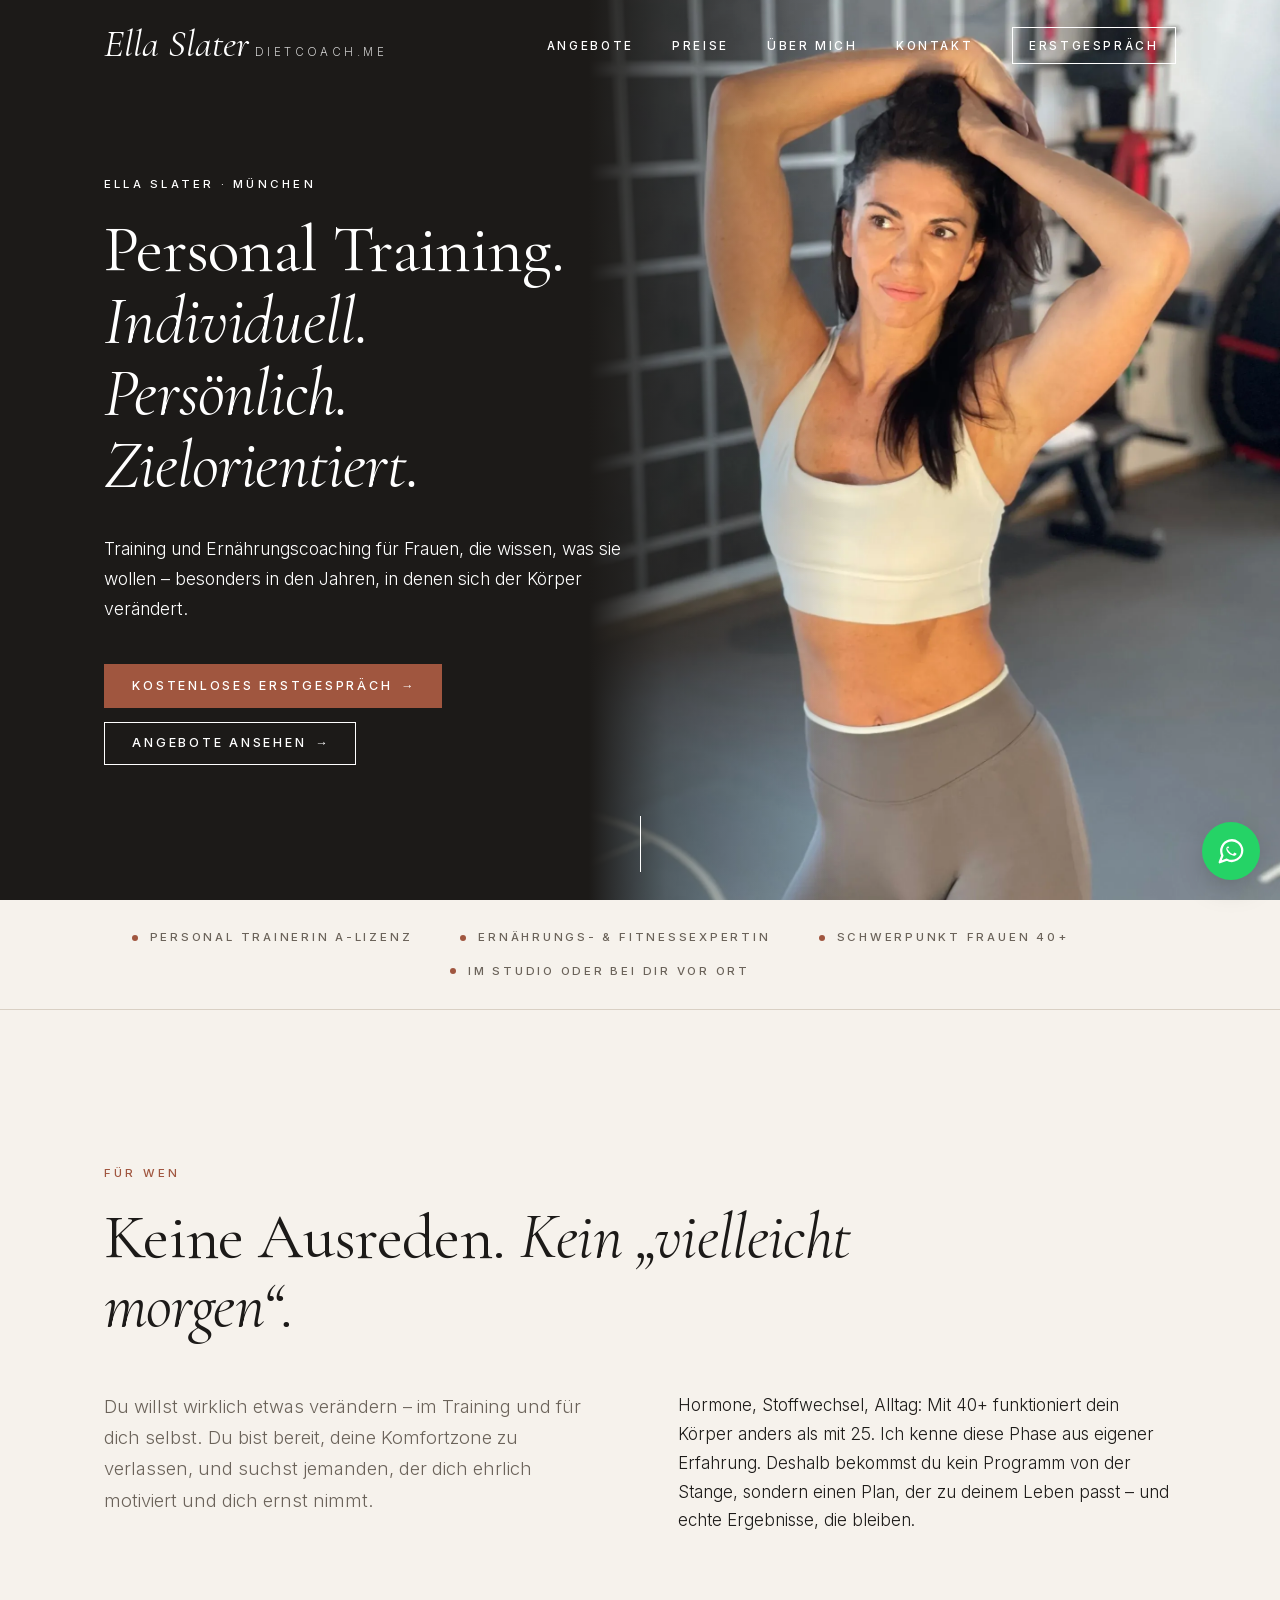
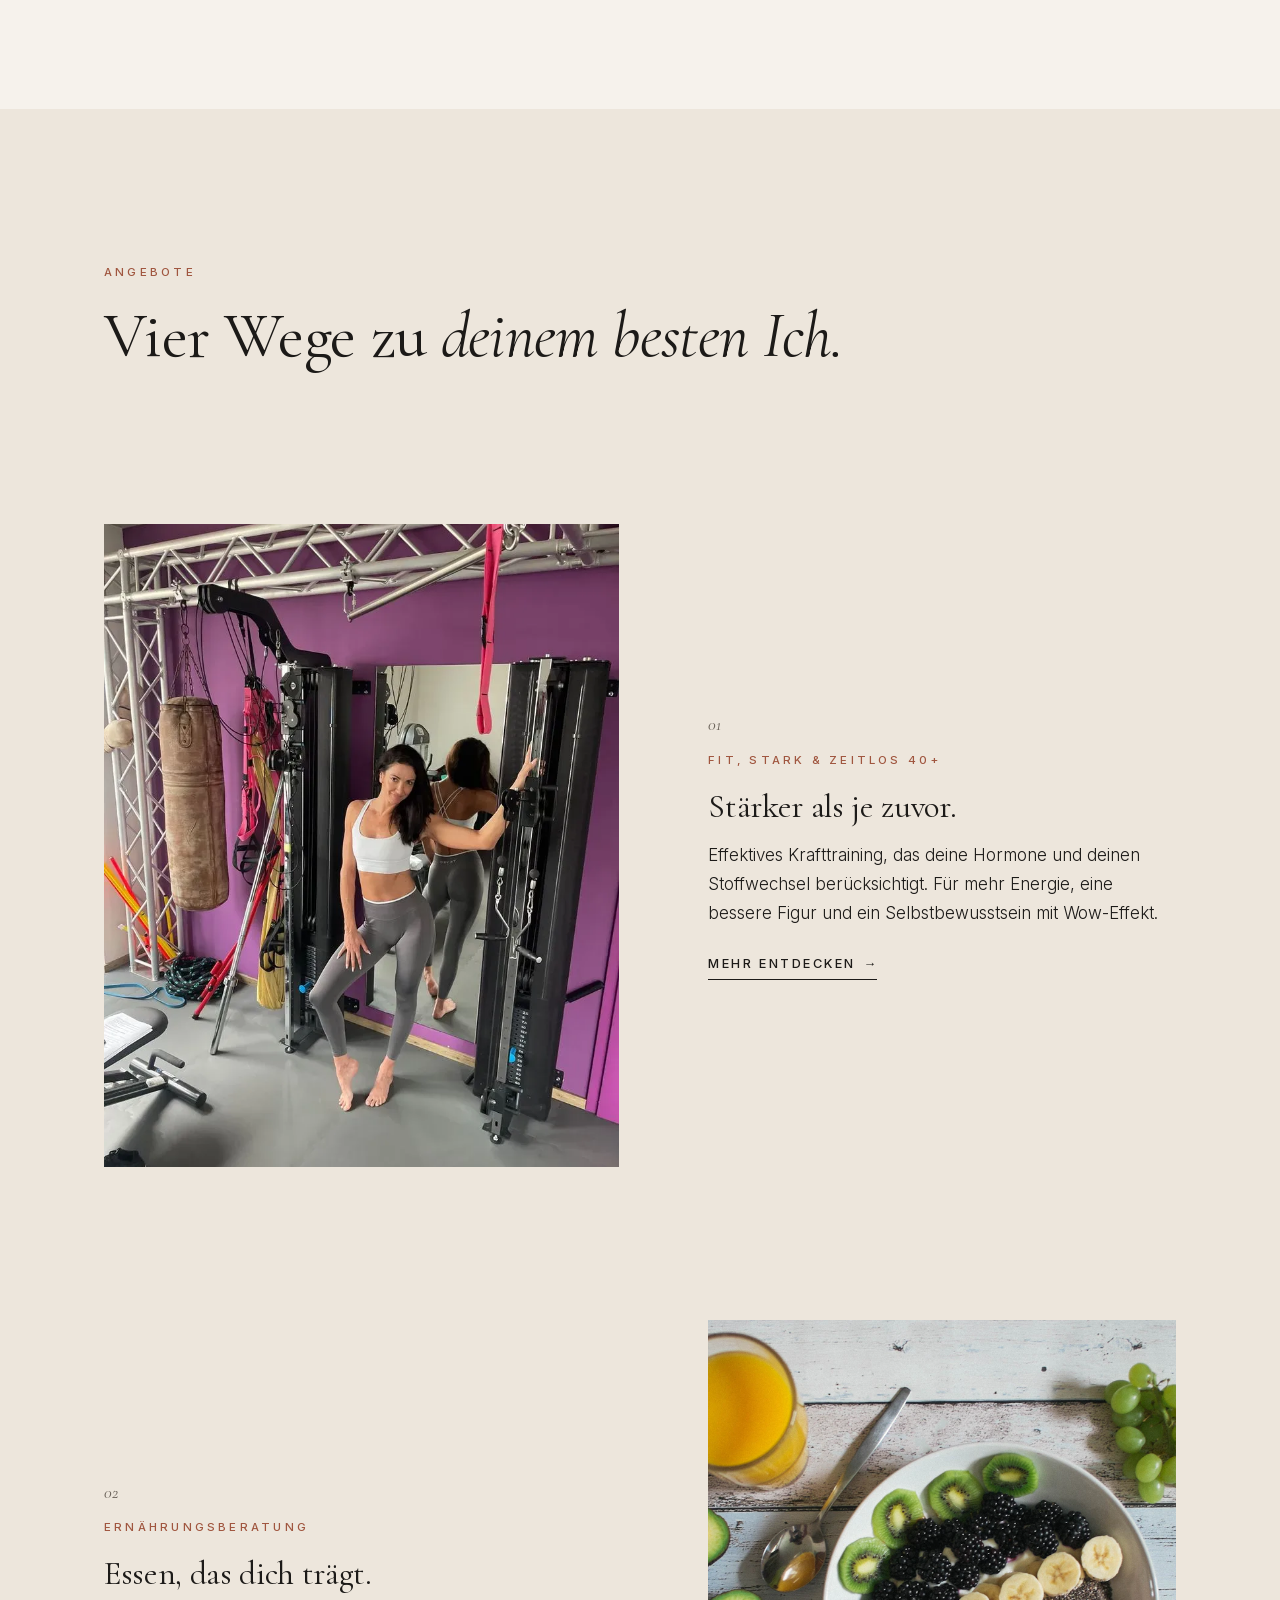
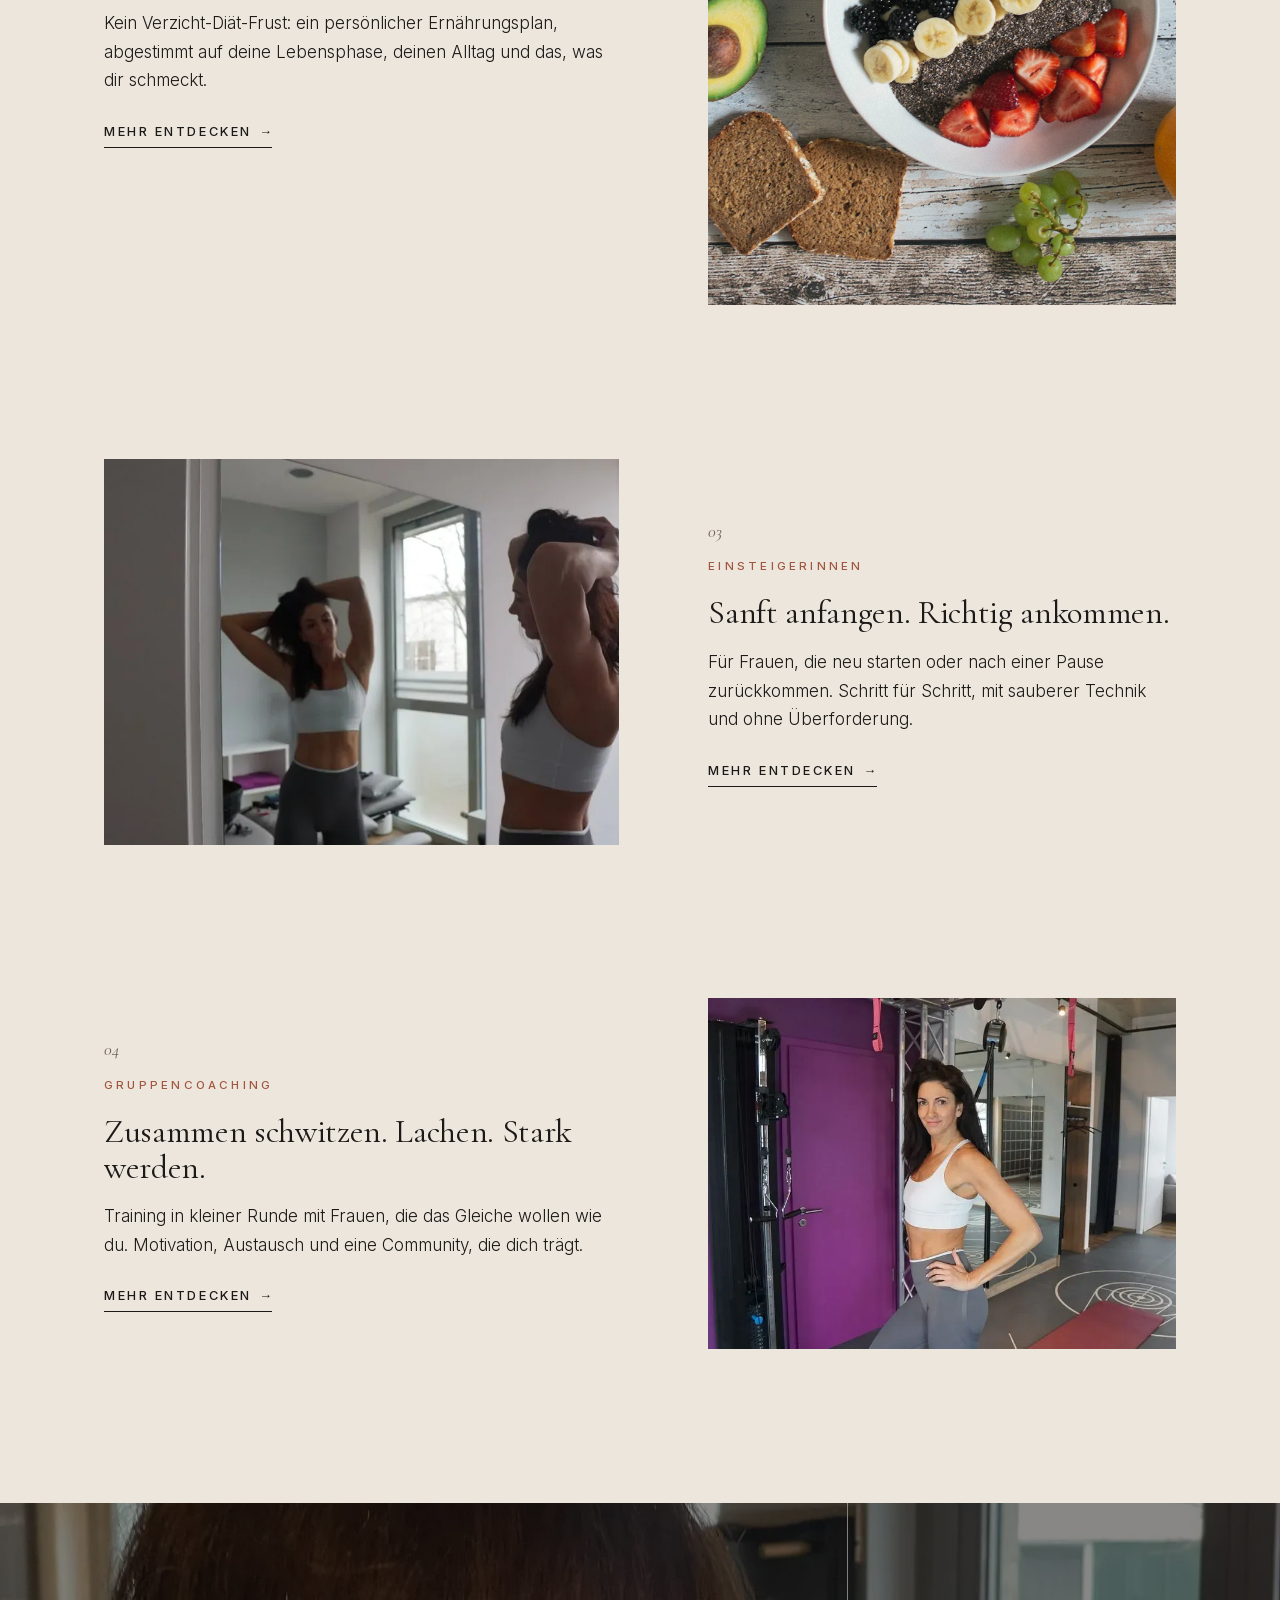
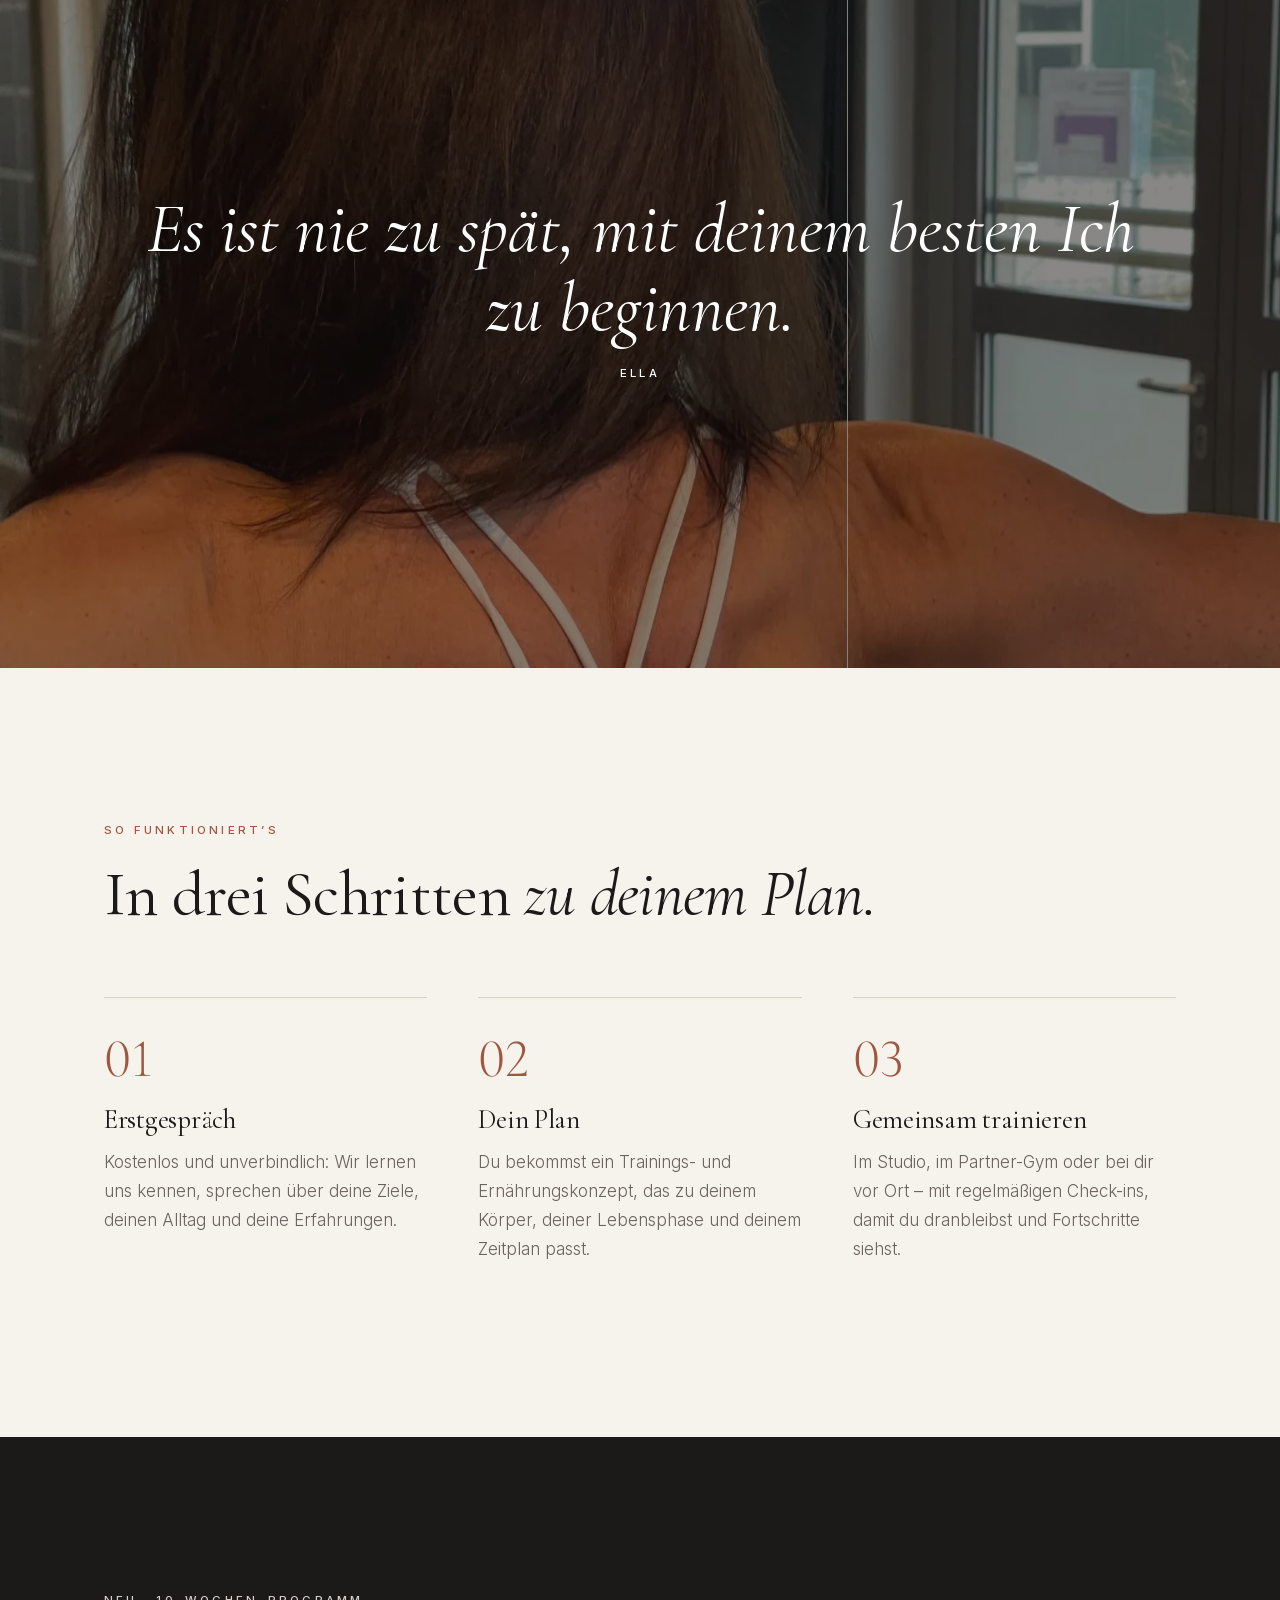
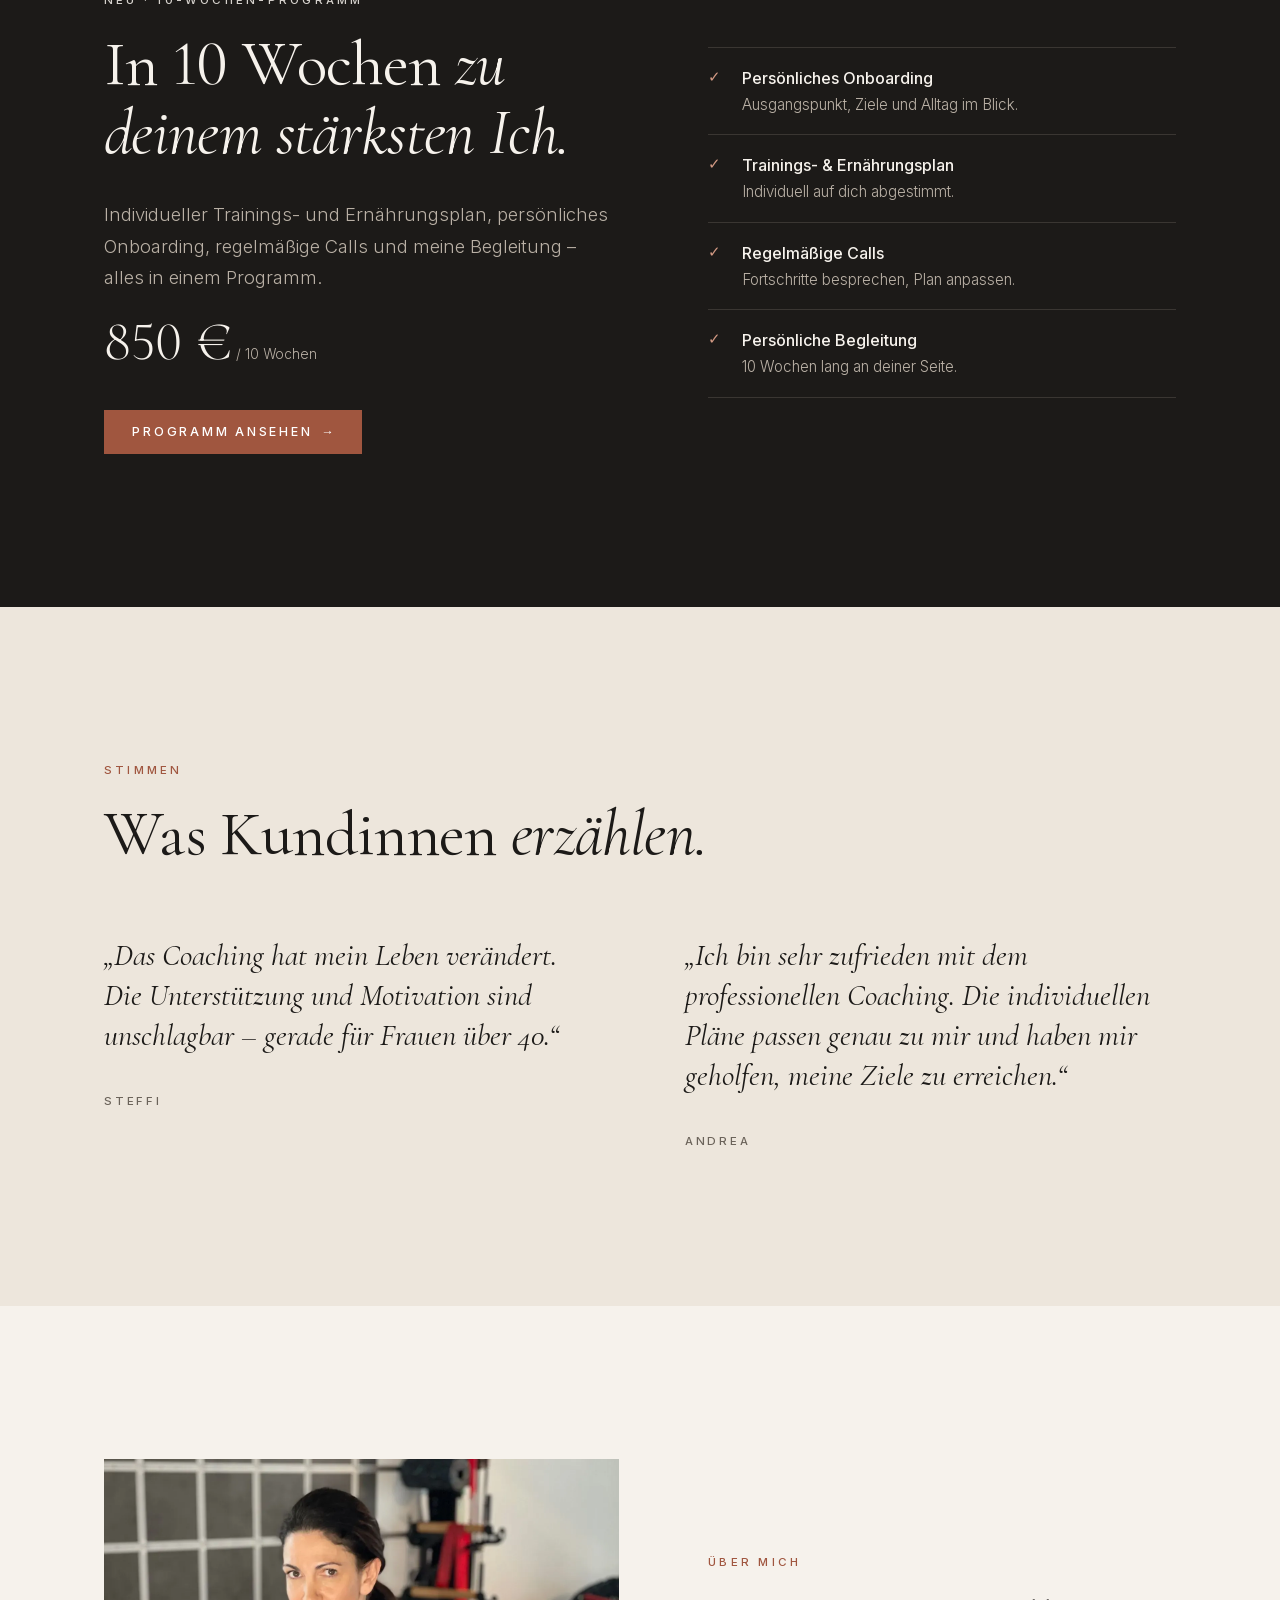
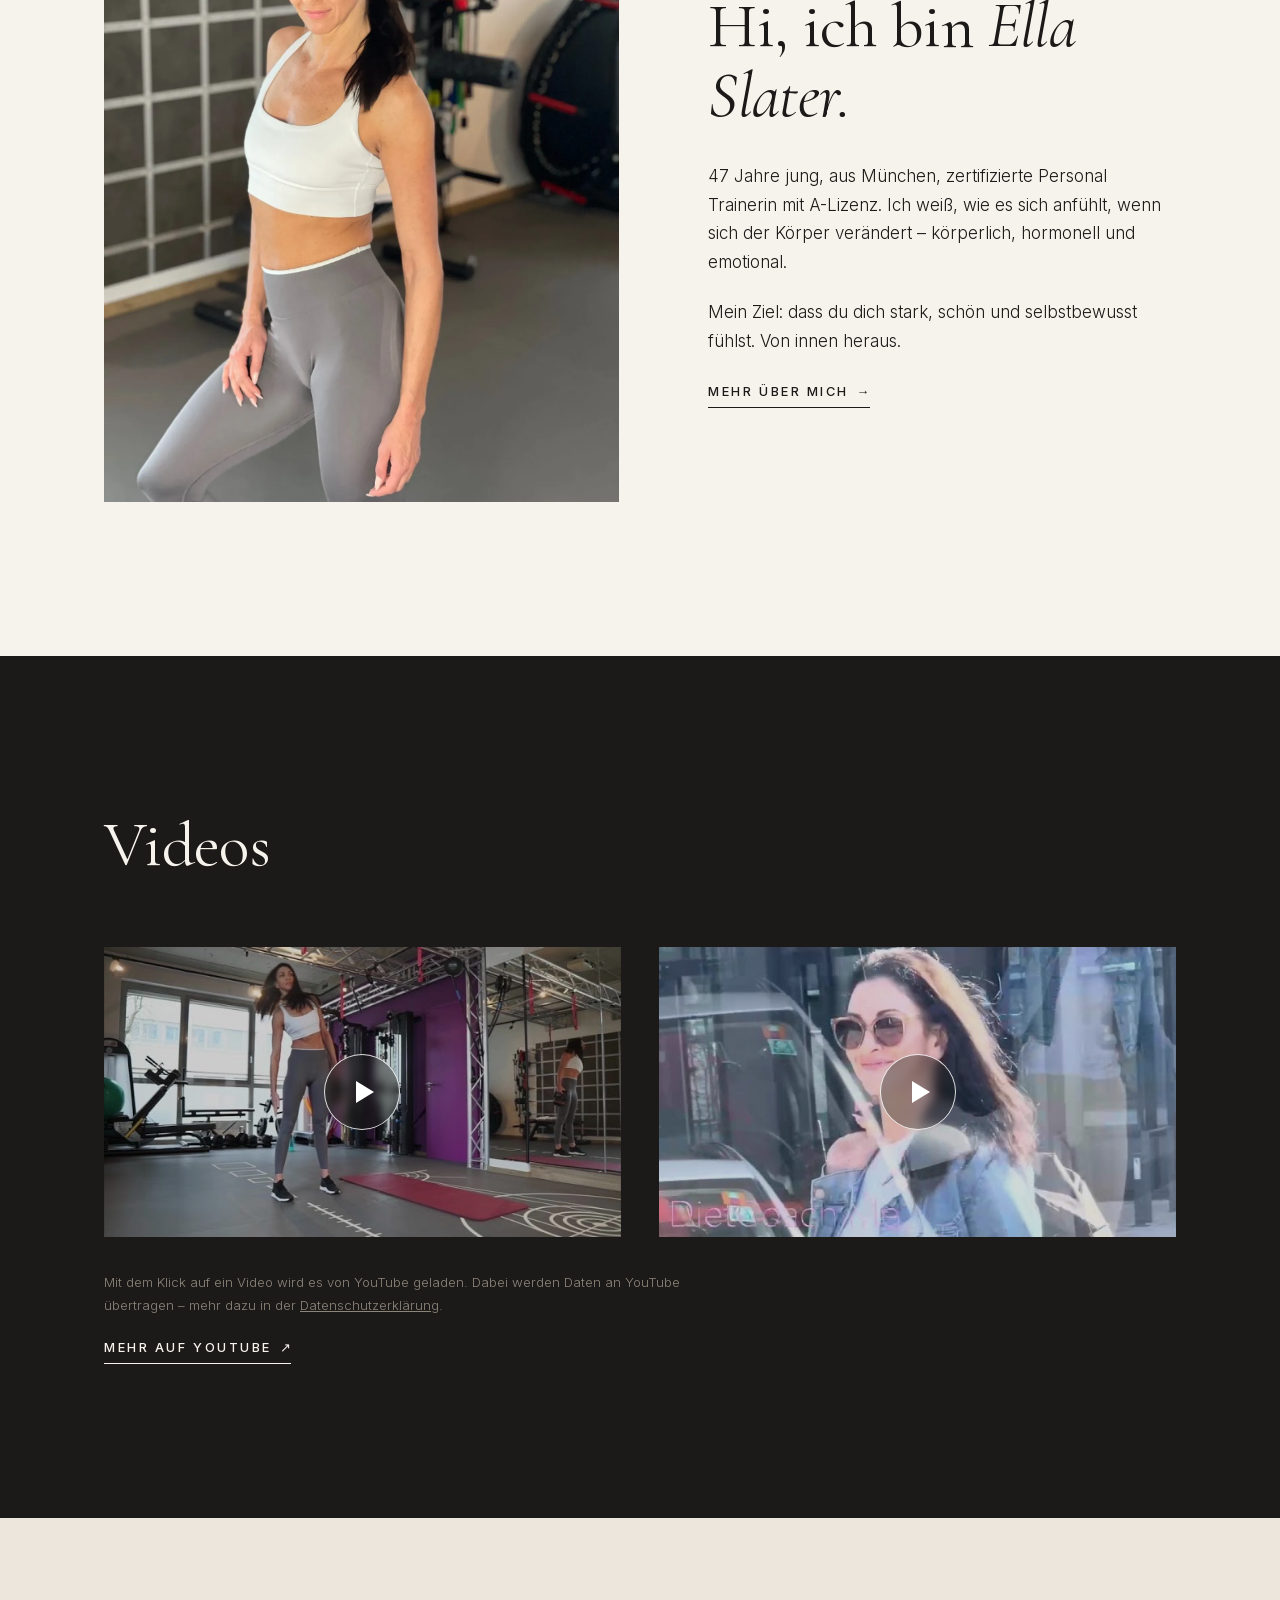
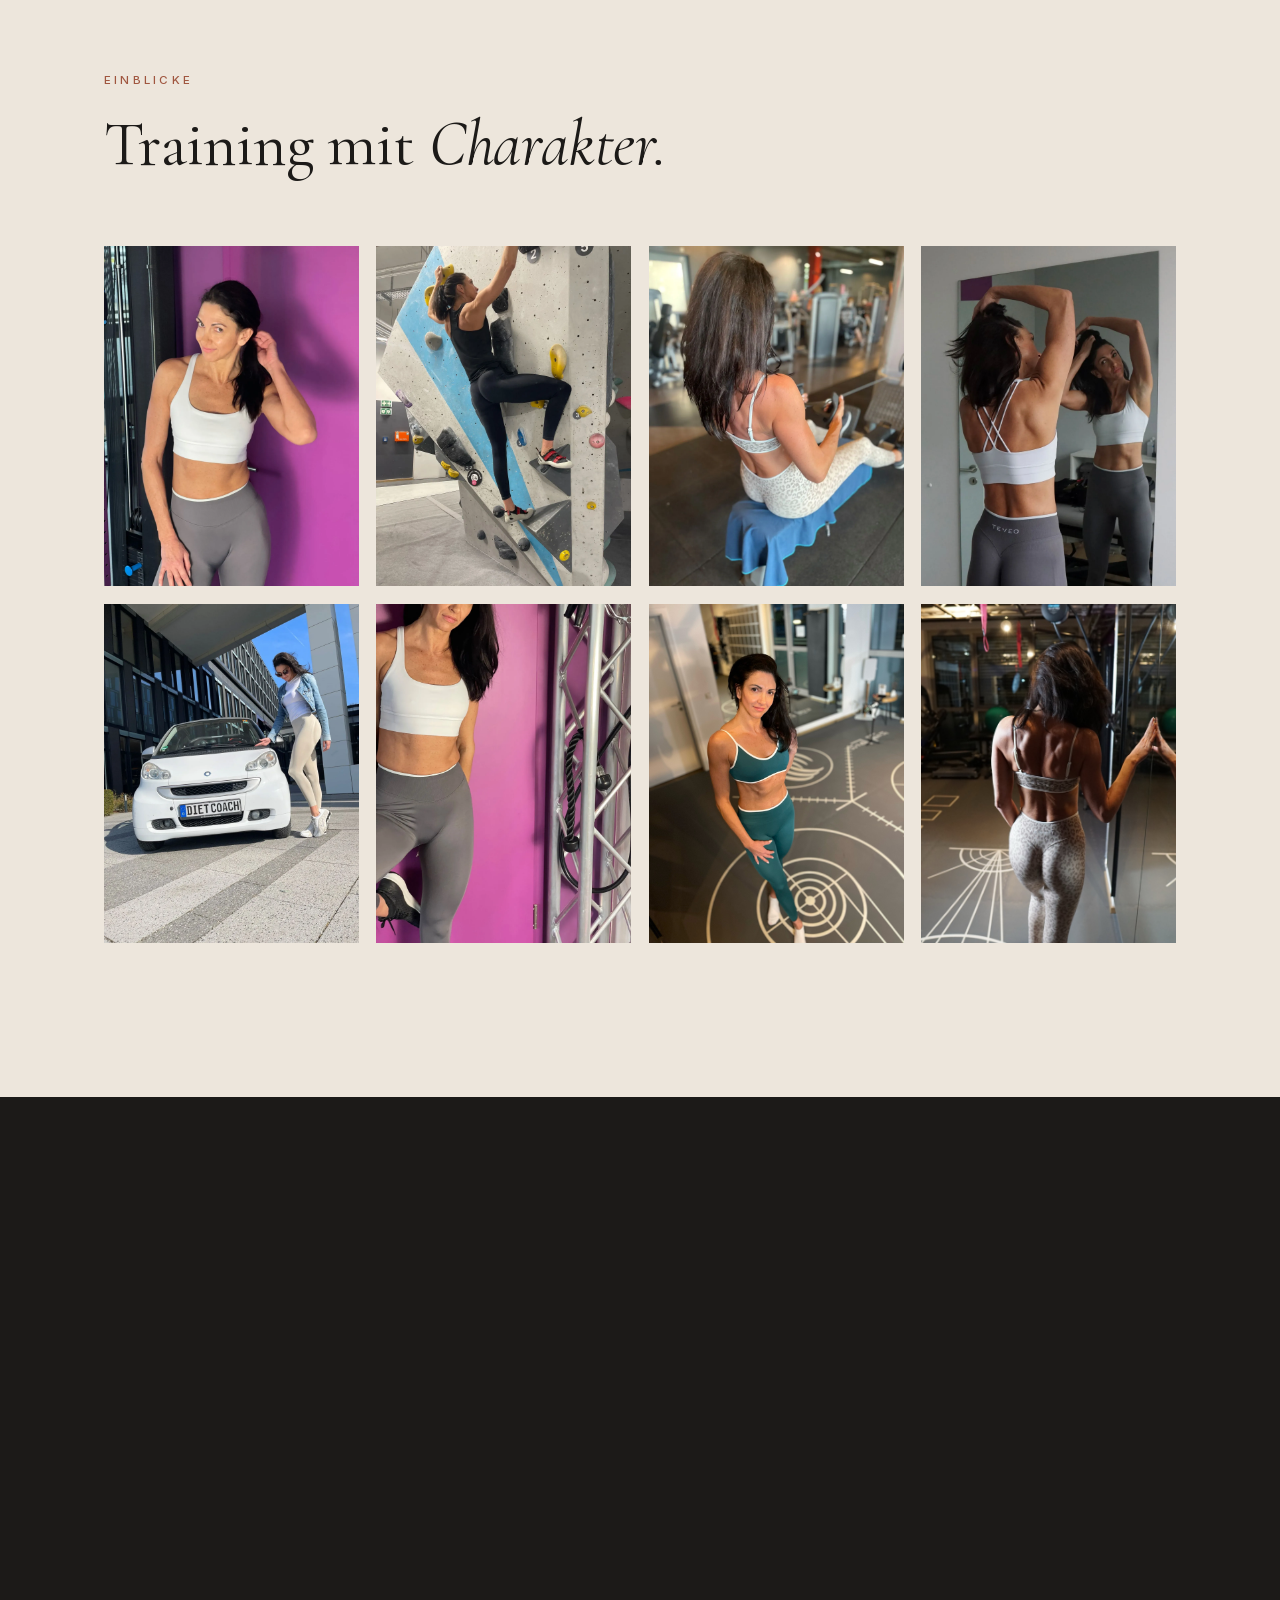
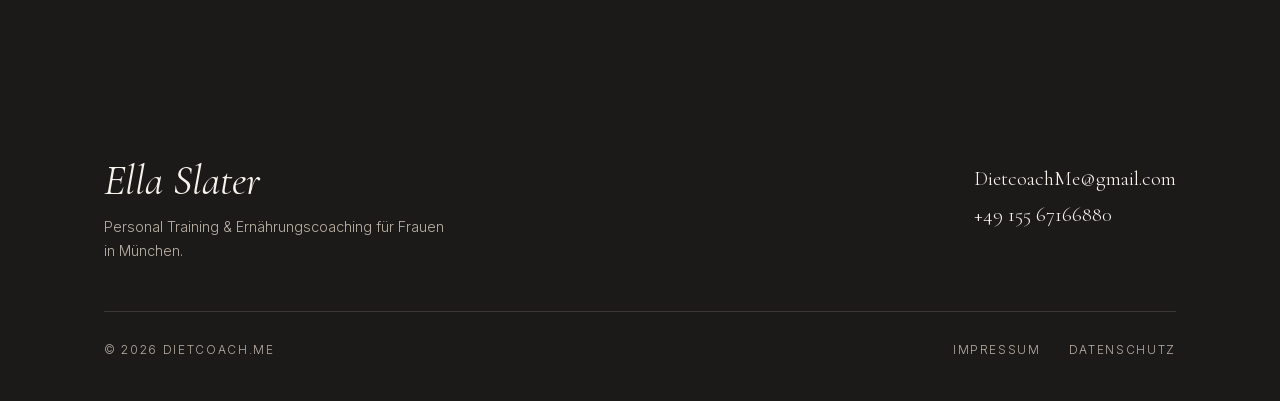
==== commit 8f723bbf: "Logo-Schriftzug „Ella Slater“ statt „Ella“ Co-Authored-By: Claude Opus 5.5 <noreply@anthropic.com>" ====
--- a/index.html
+++ b/index.html
@@ -39,7 +39,7 @@
 
 <header class="site-header">
   <div class="wrap">
-    <a class="logo" href="index.html" aria-label="DietCoach.me – Startseite">Ella<span>DietCoach.me</span></a>
+    <a class="logo" href="index.html" aria-label="Ella Slater – DietCoach.me – Startseite">Ella Slater<span>DietCoach.me</span></a>
     <button class="nav-toggle" aria-expanded="false" aria-controls="nav" aria-label="Menü öffnen"><span></span><span></span><span></span></button>
     <nav class="nav" id="nav" aria-label="Hauptnavigation">
       <ul>
@@ -295,7 +295,7 @@
   <div class="wrap">
     <div class="top">
       <div>
-        <a class="logo" href="index.html">Ella</a>
+        <a class="logo" href="index.html">Ella Slater</a>
         <p>Personal Training &amp; Ernährungscoaching für Frauen in München.</p>
       </div>
       <div class="footer-contact">
--- a/css/style.css
+++ b/css/style.css
@@ -160,6 +160,7 @@
   display: flex;
   align-items: center;
   justify-content: space-between;
+  gap: 2rem;
   height: 5.5rem;
   transition: height .4s;
 }
@@ -178,6 +179,7 @@
   font-style: italic;
   text-decoration: none;
   line-height: 1;
+  white-space: nowrap;
   transition: font-size .4s;
 }
 .logo span { font-style: normal; font-family: var(--sans); font-size: clamp(.68rem, .9vw, .8rem); letter-spacing: .3em; text-transform: uppercase; margin-left: .5em; opacity: .8; }
@@ -192,6 +194,7 @@
   text-decoration: none;
   padding: .4em 0;
   border-bottom: 1px solid transparent;
+  white-space: nowrap;
   transition: border-color .3s;
 }
 .nav a:hover, .nav a[aria-current="page"] { border-bottom-color: currentColor; }
@@ -212,7 +215,7 @@
 }
 .nav-toggle span { display: block; height: 1px; background: currentColor; margin: 7px 0; transition: transform .3s, opacity .3s; }
 
-@media (max-width: 900px) {
+@media (max-width: 1040px) {
   .nav-toggle { display: block; position: relative; z-index: 2; }
   .nav {
     position: fixed;
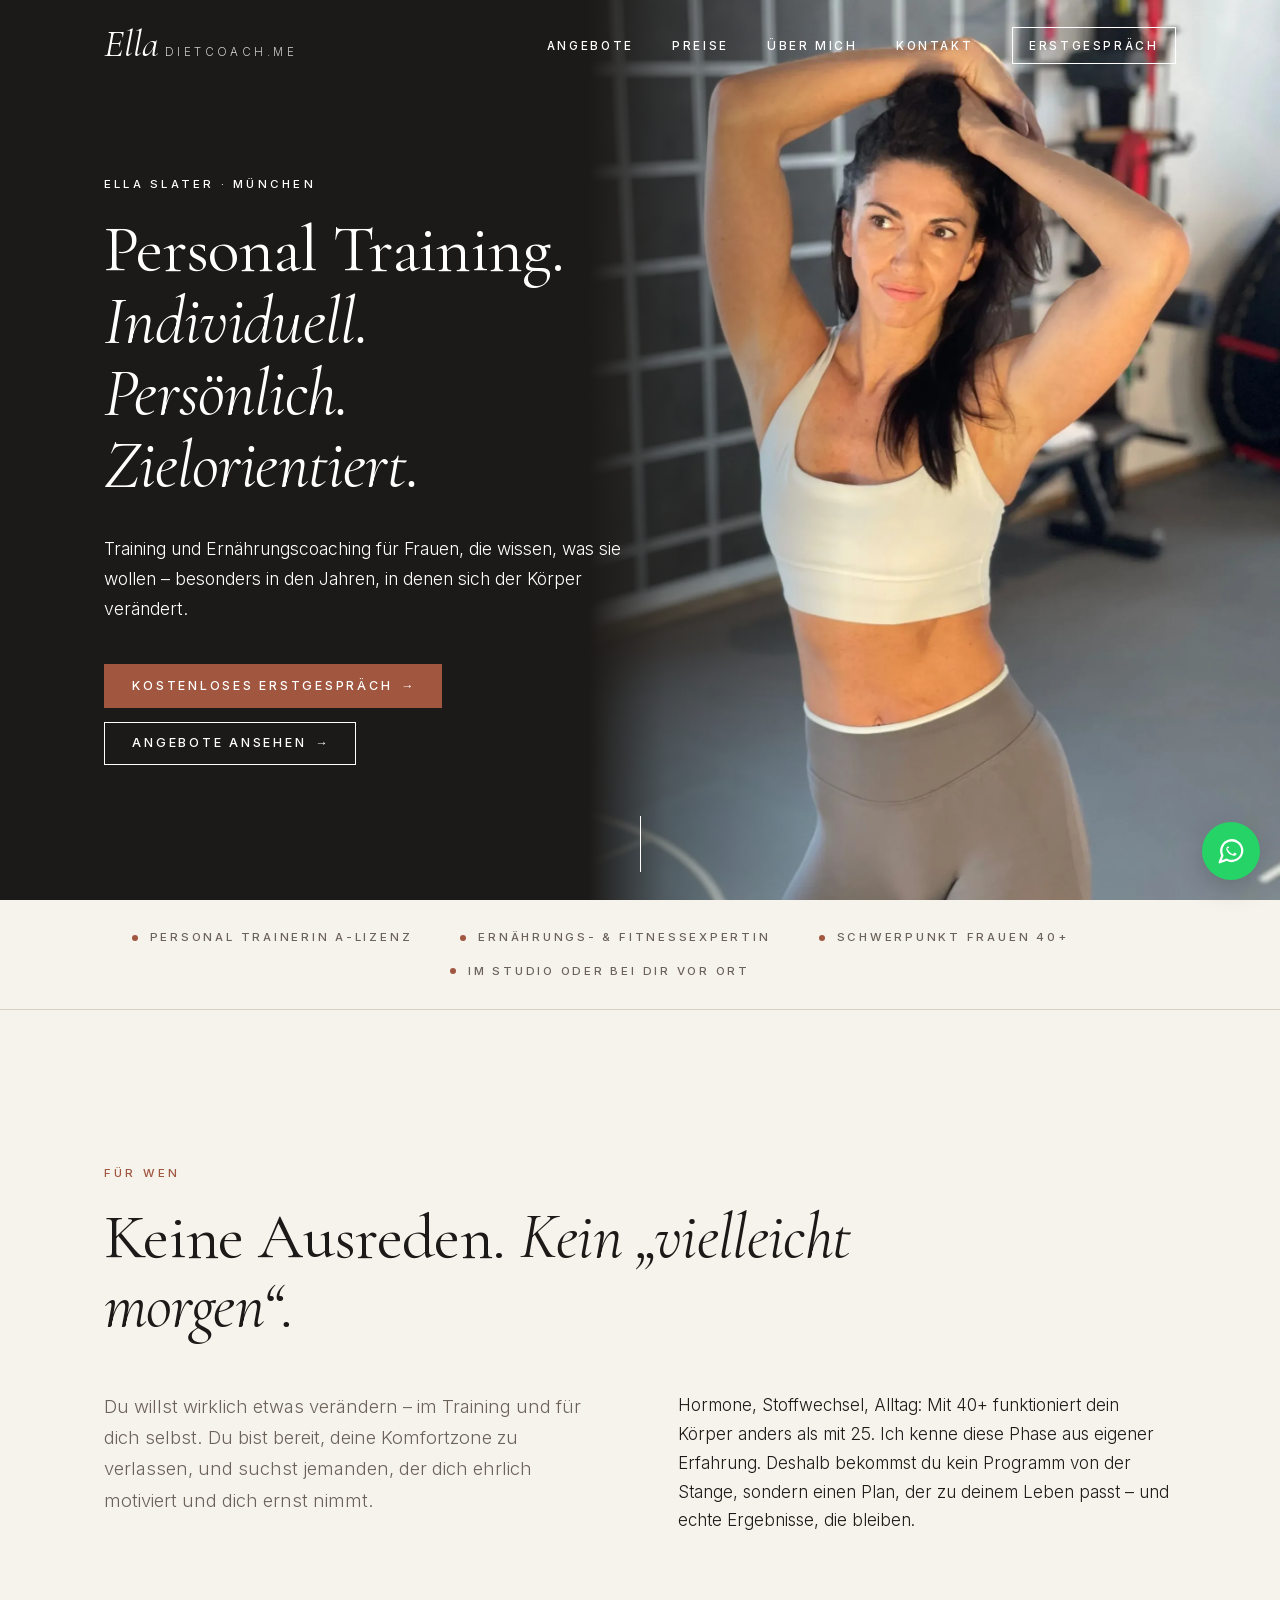
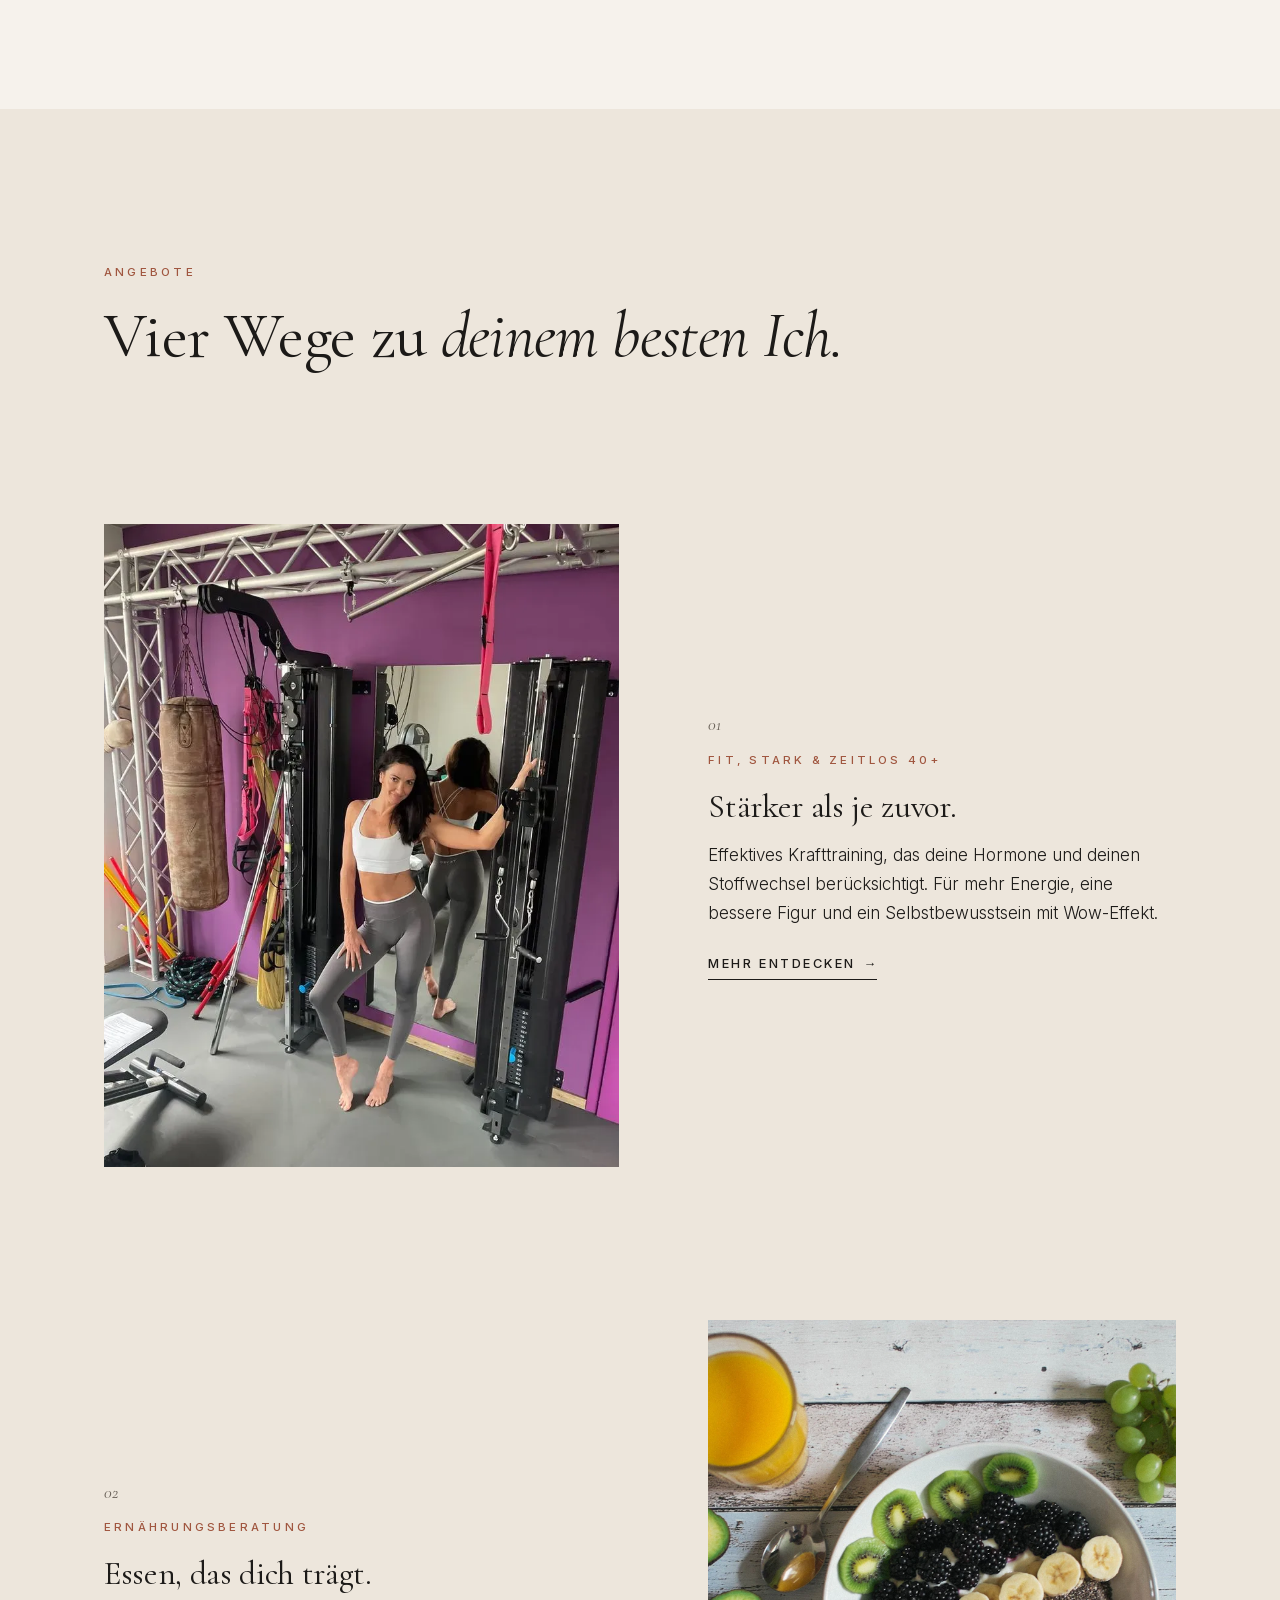
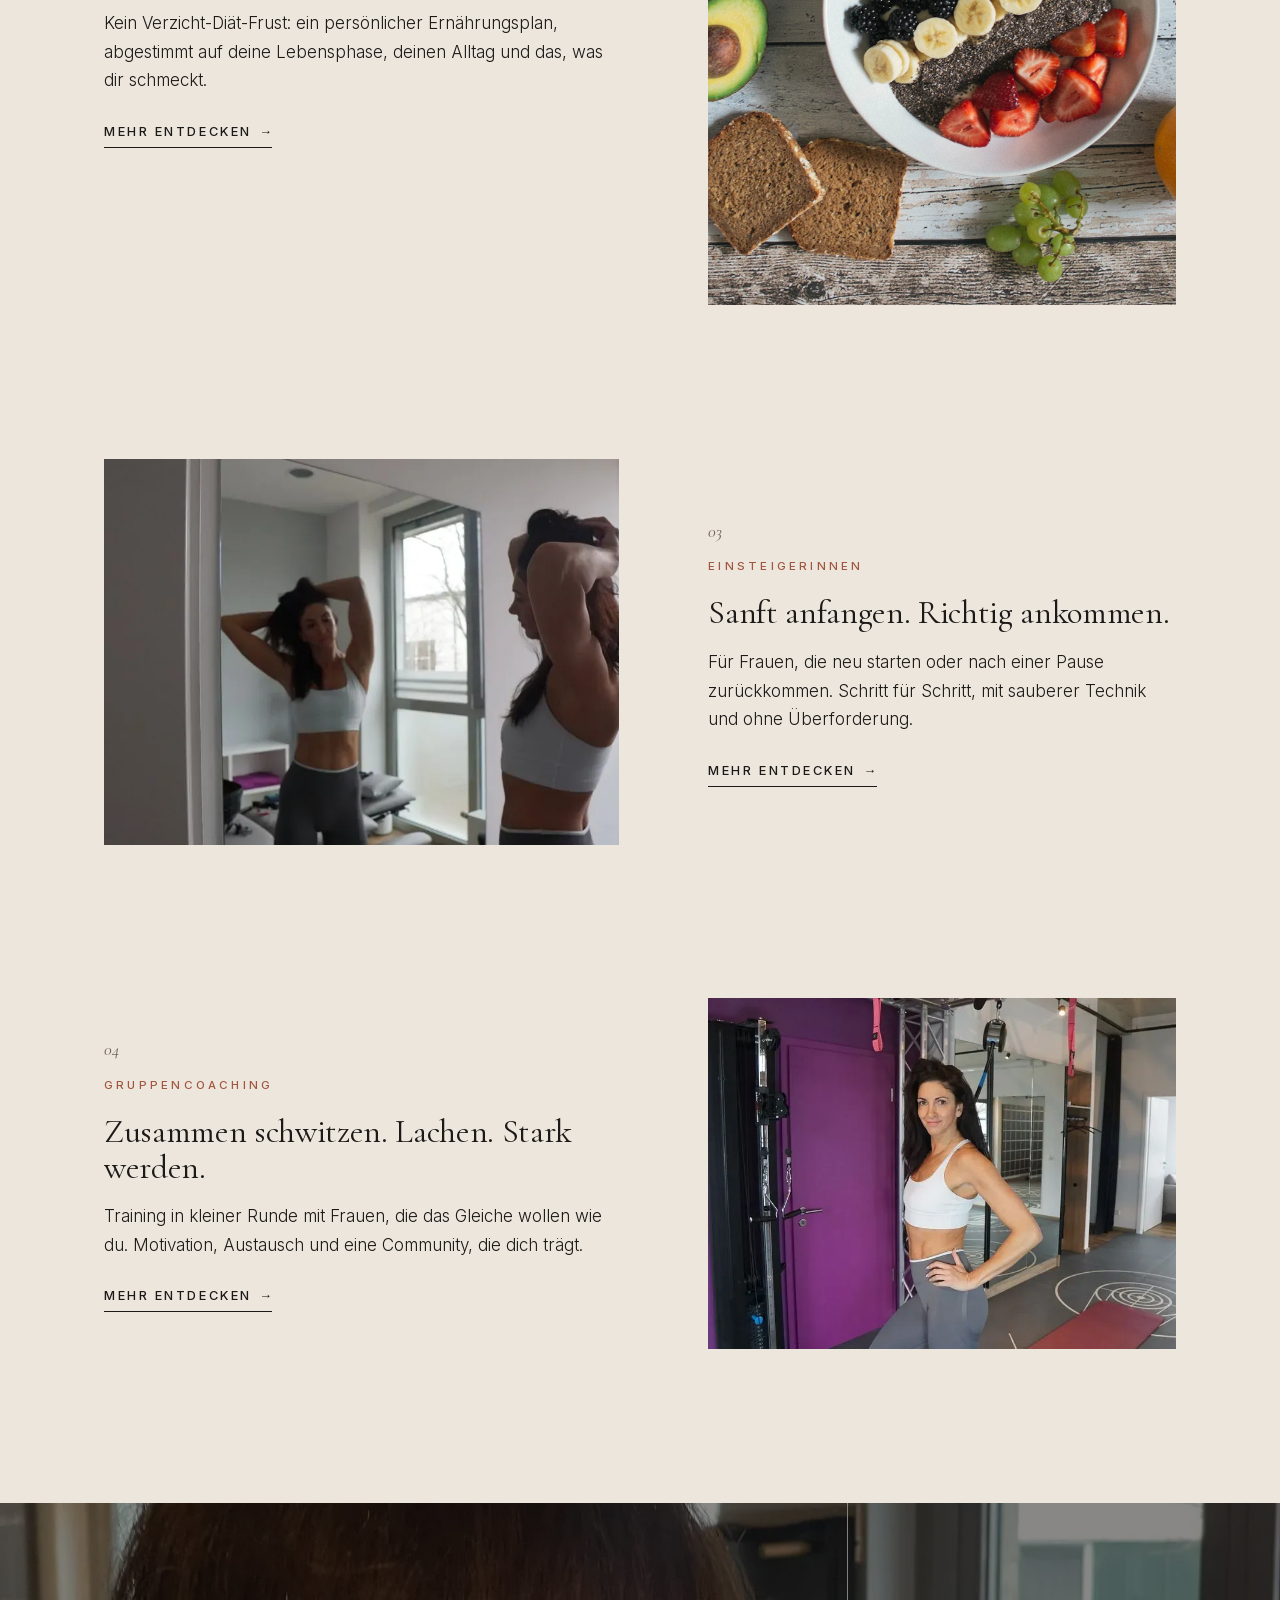
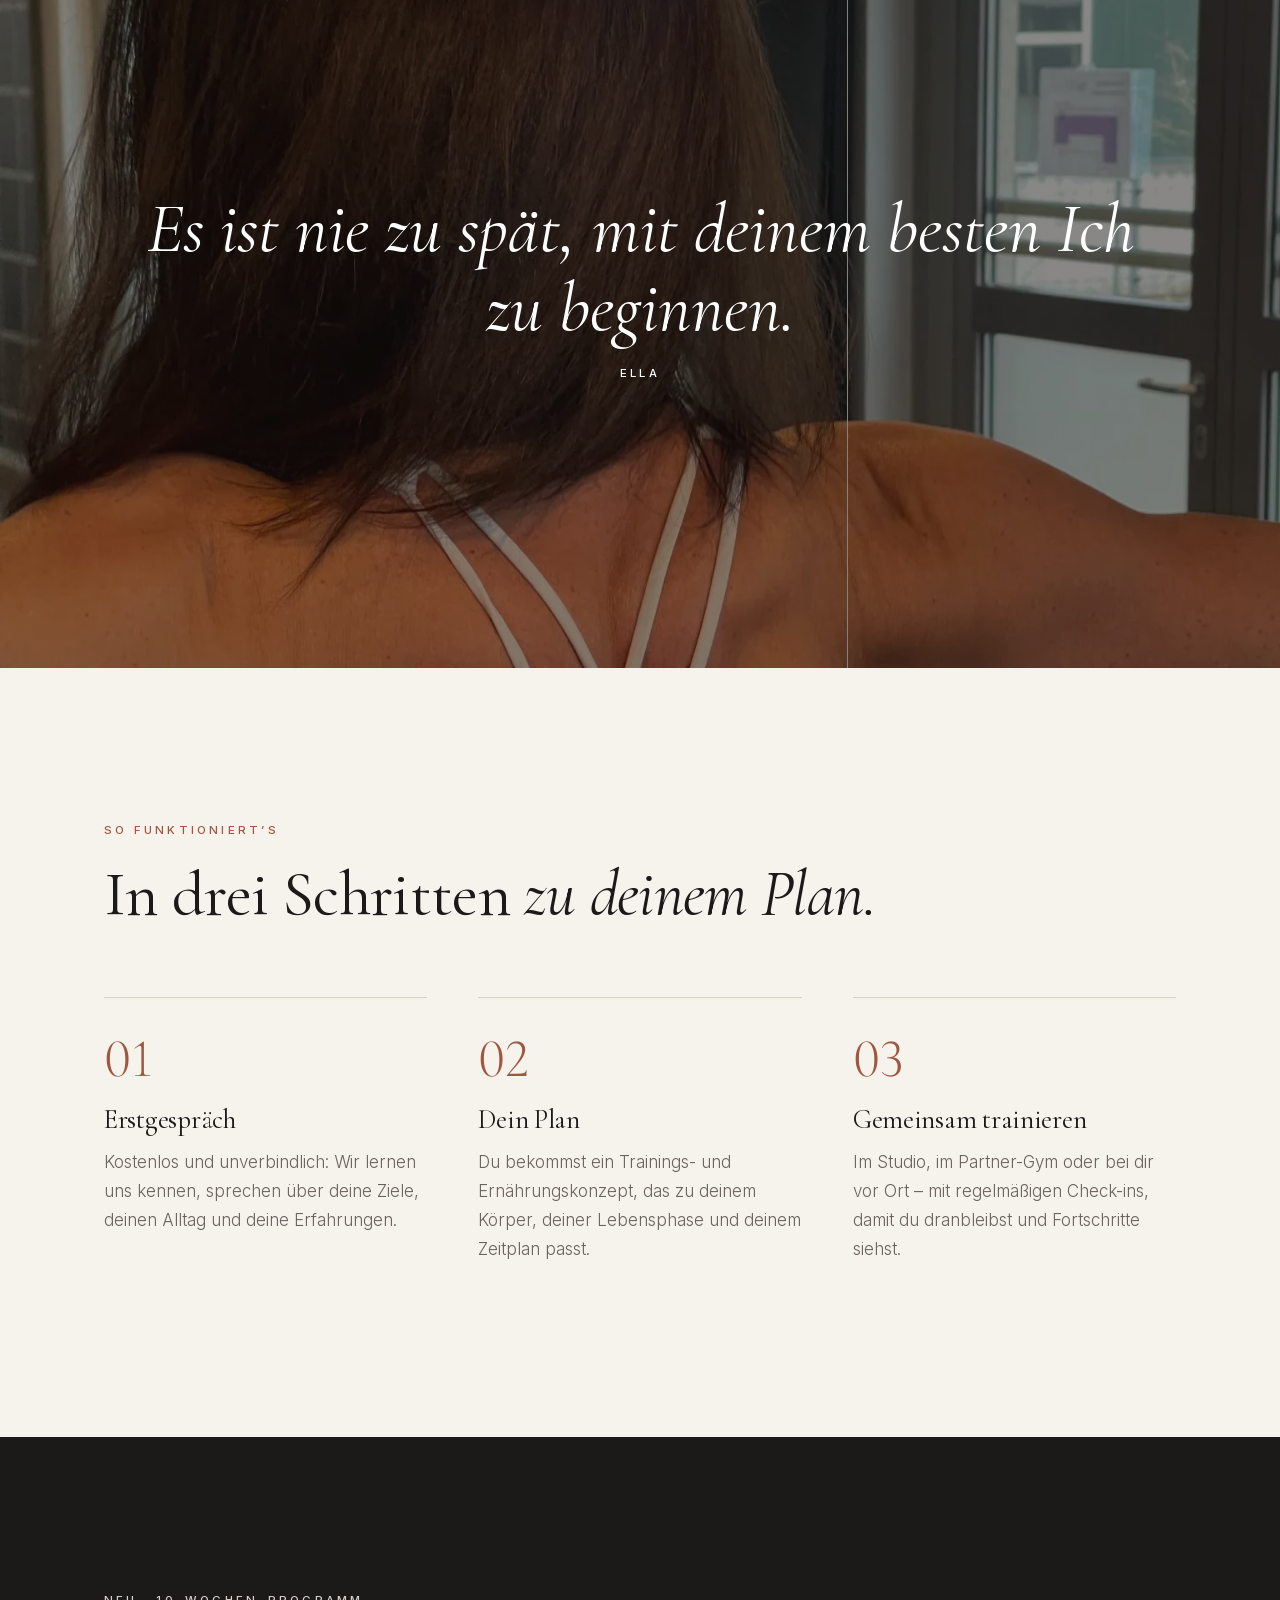
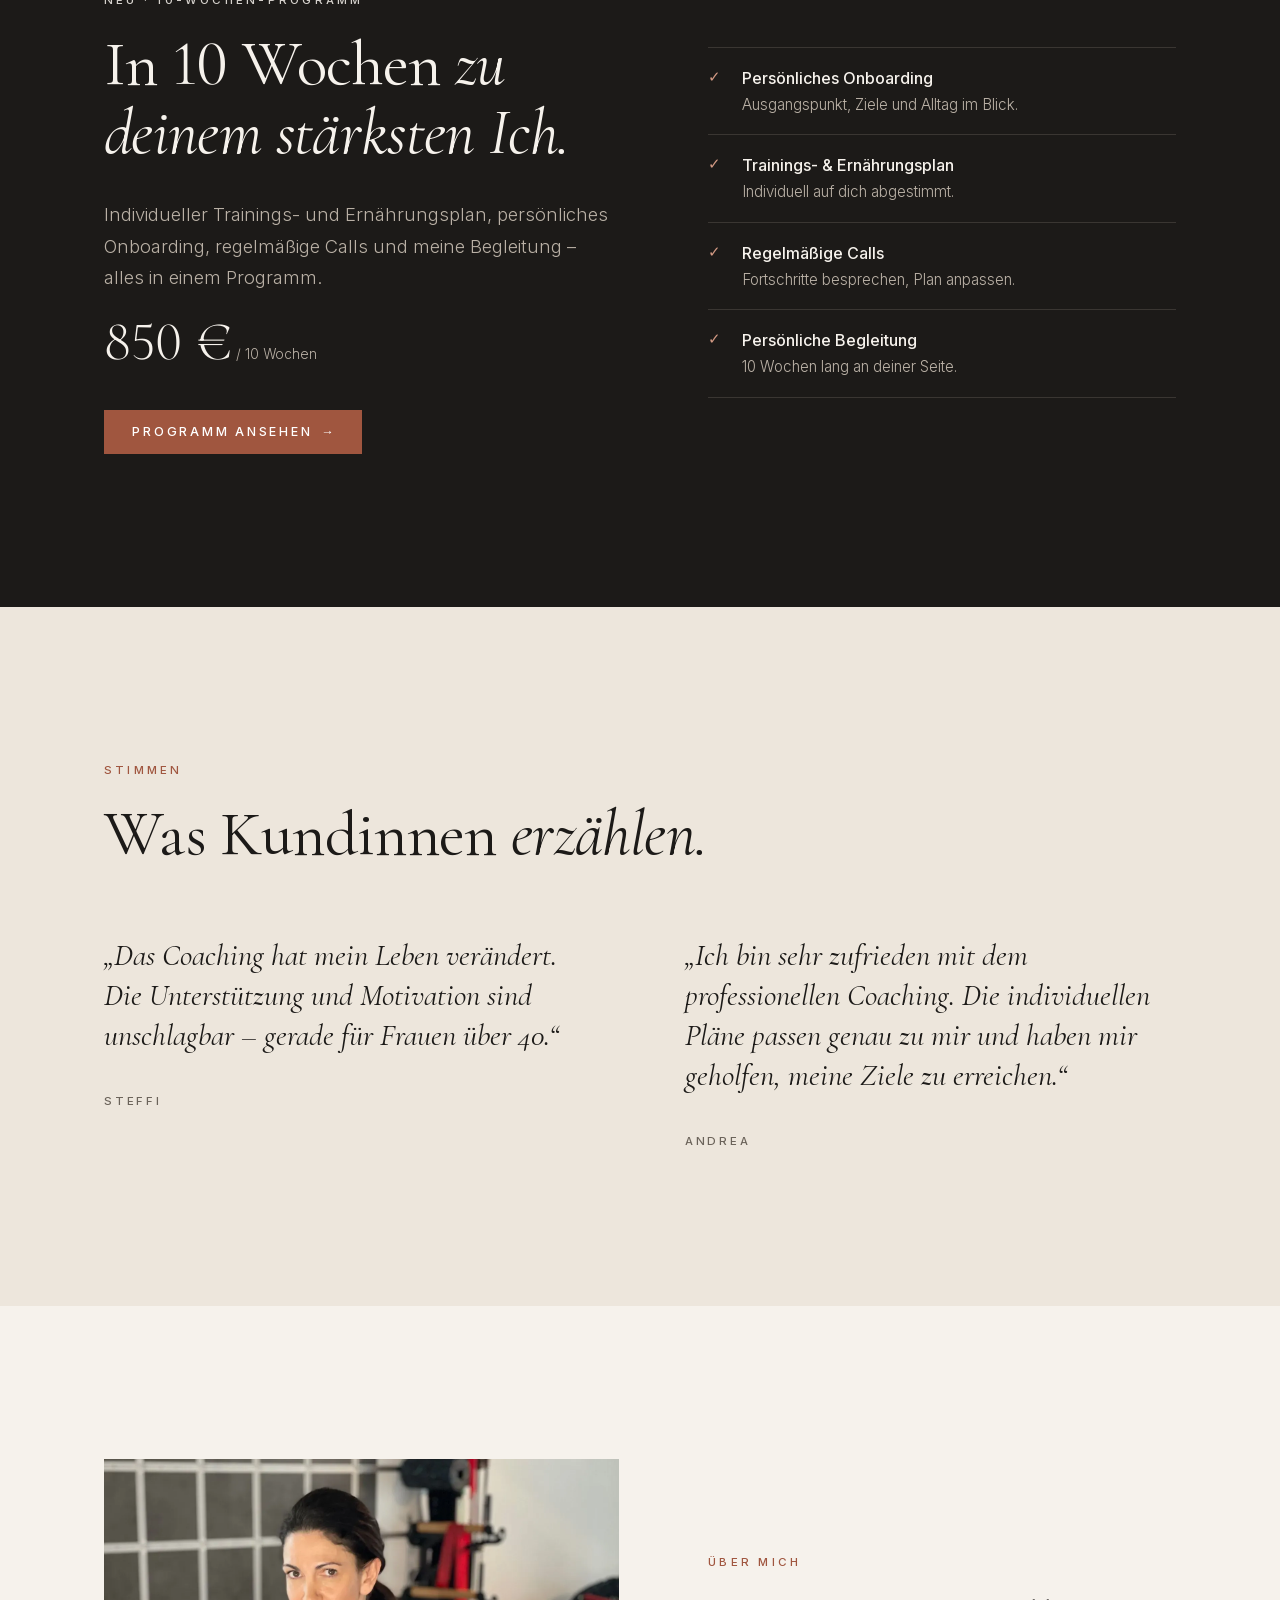
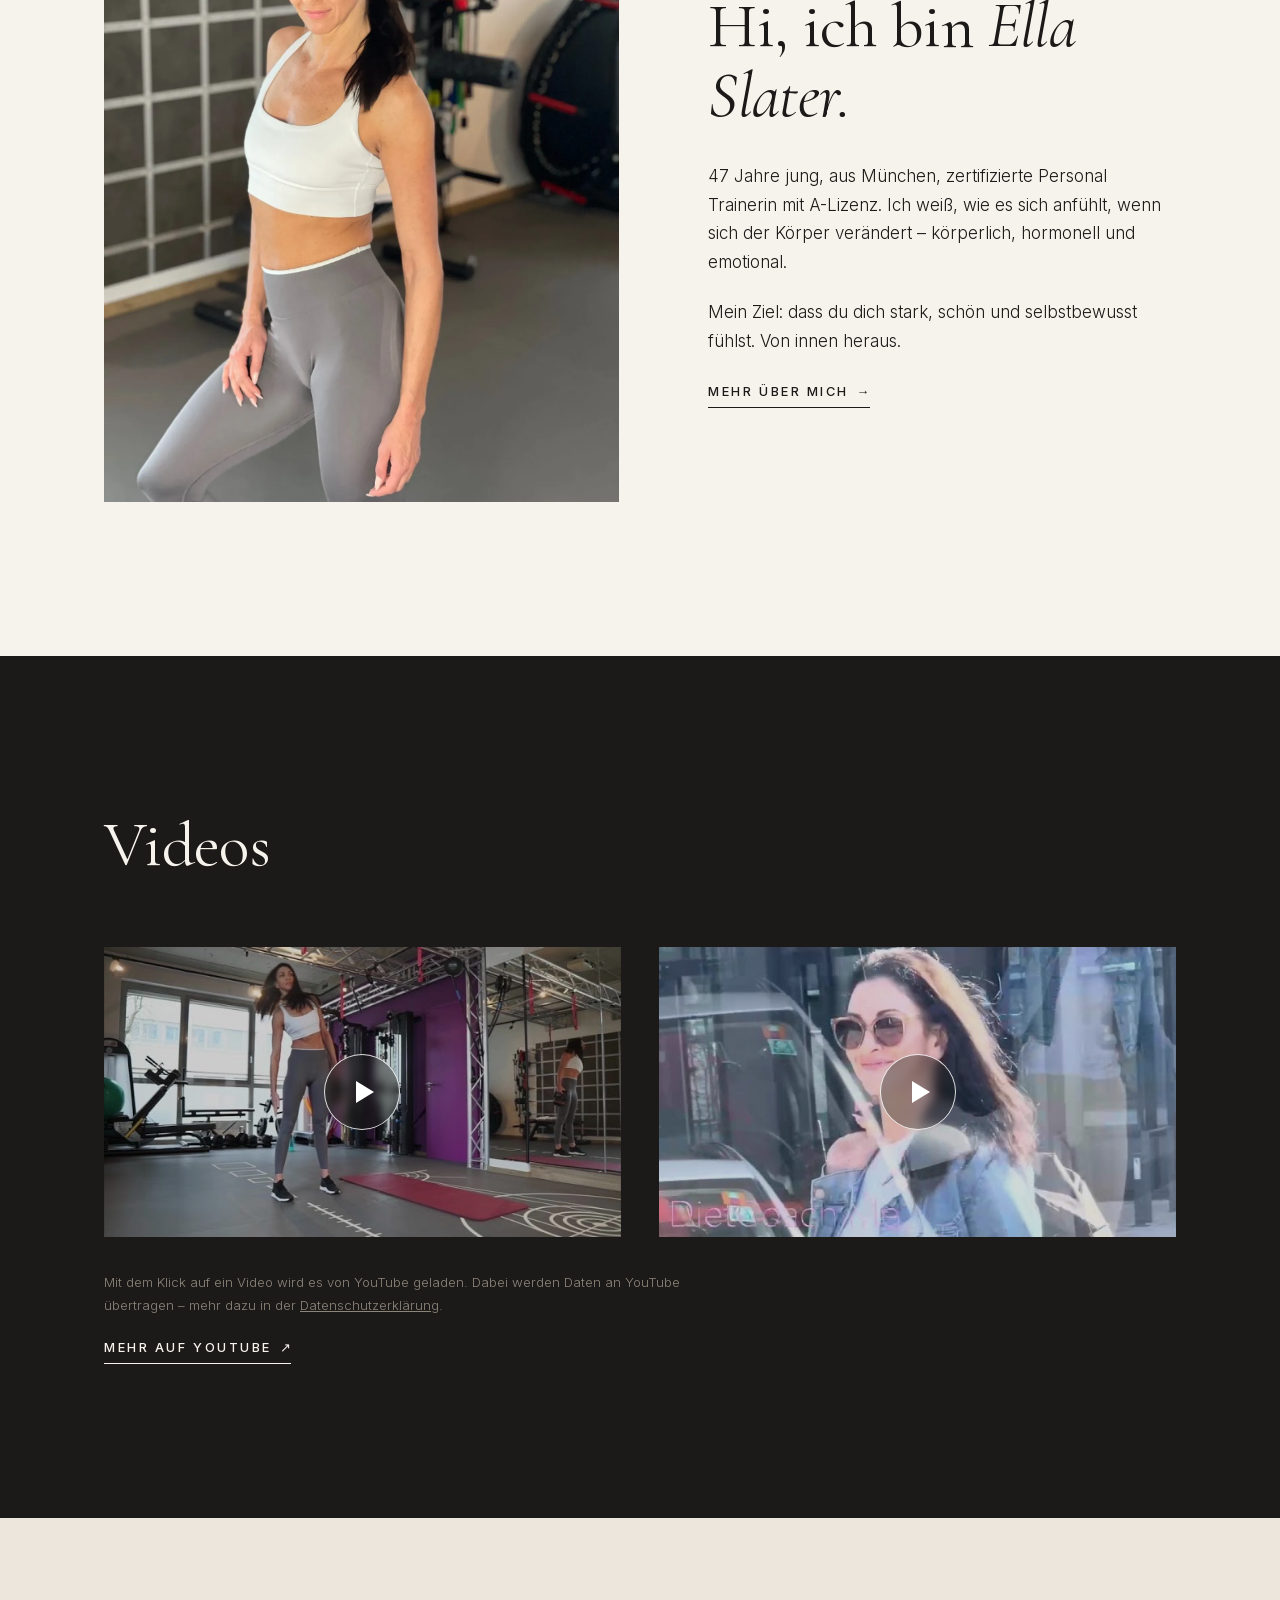
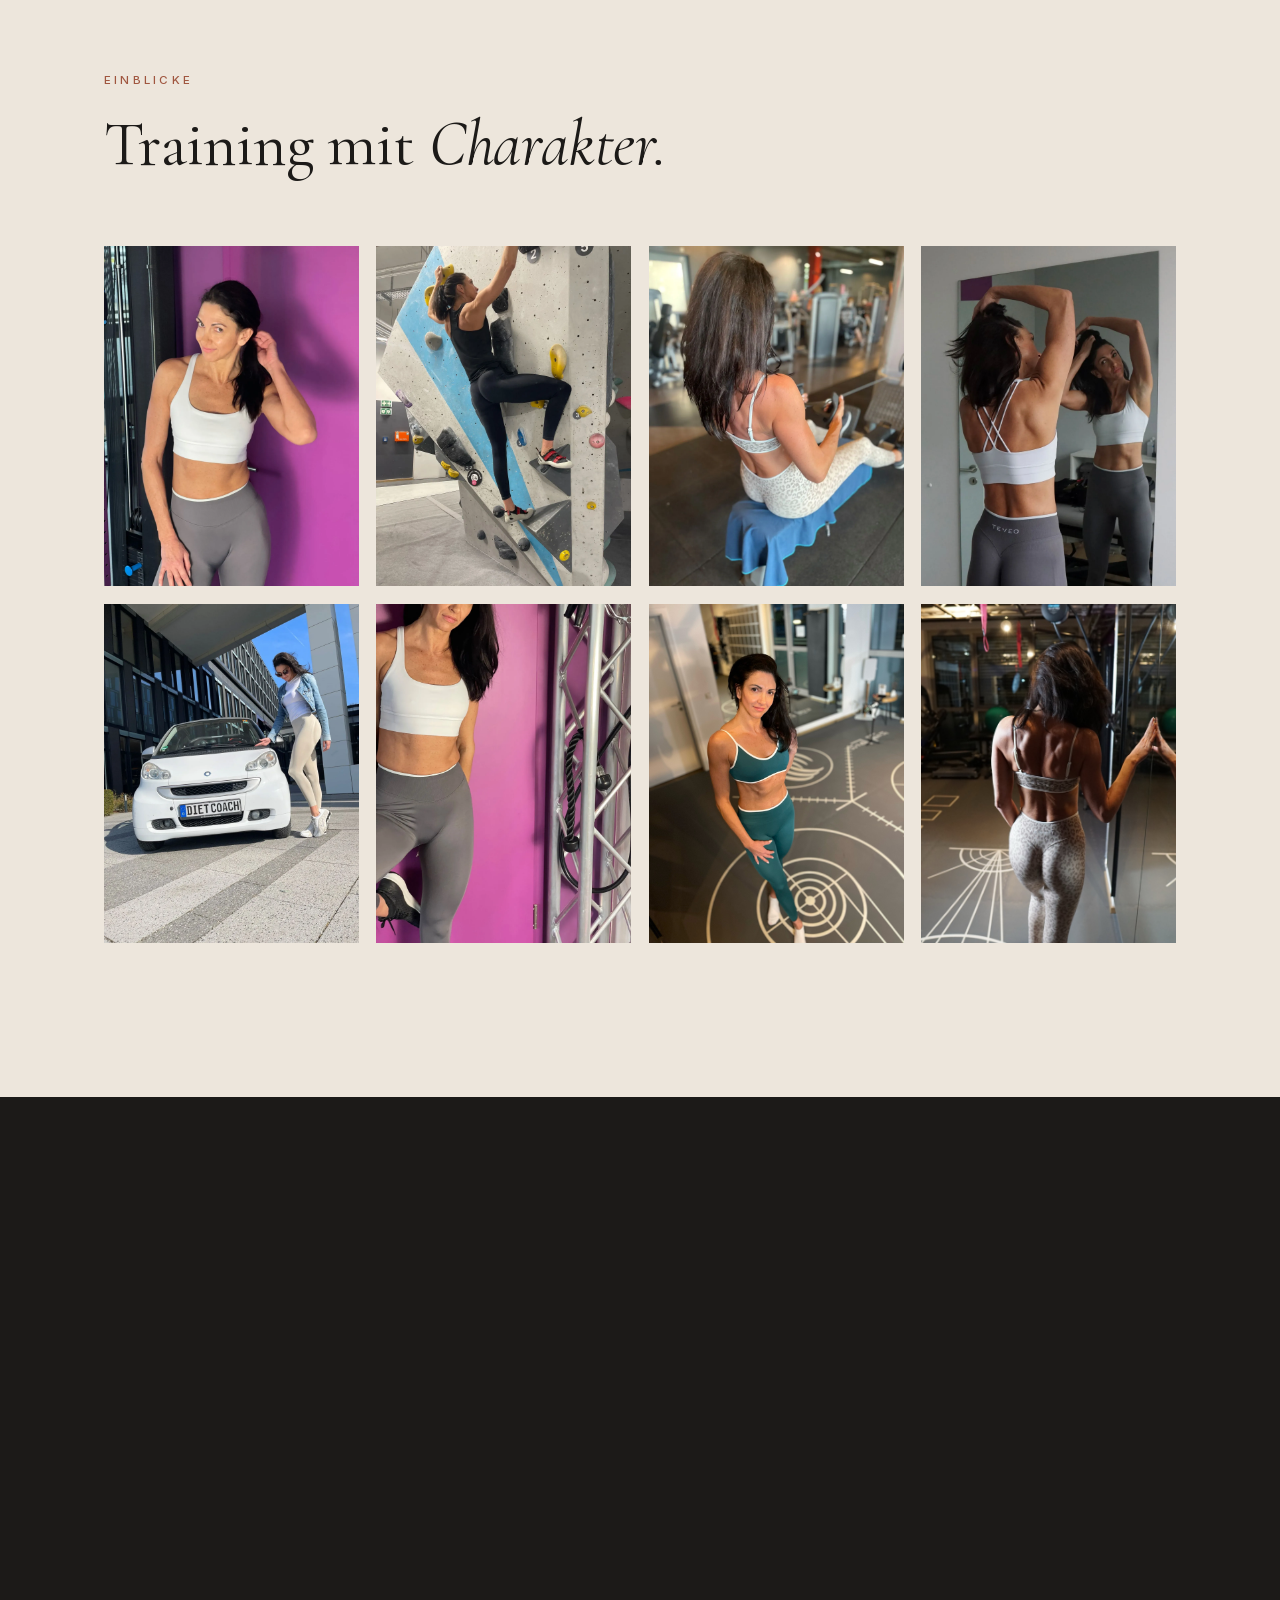
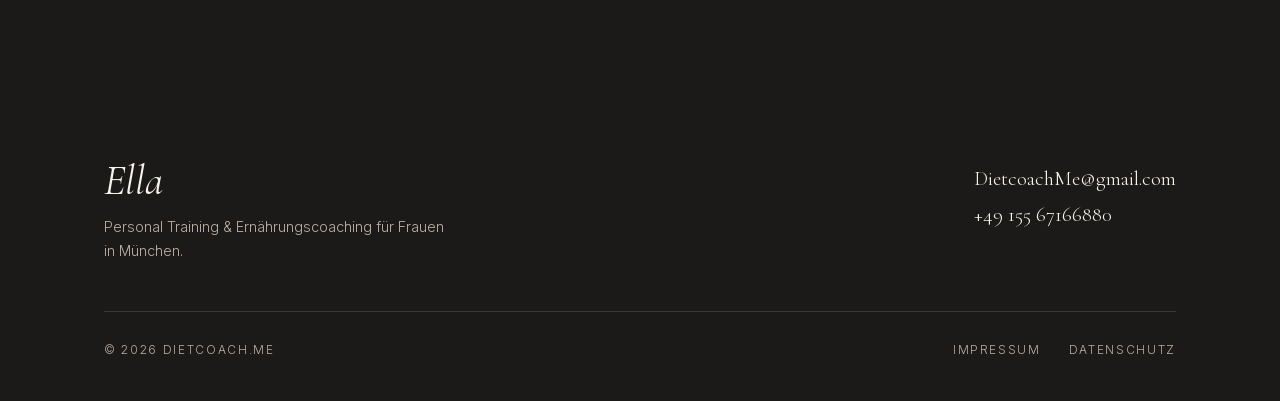
==== commit e087076d: "Revert "Logo-Schriftzug „Ella Slater“ statt „Ella“" This reverts commit 8f723bbfd911502596a830f0b38f" ====
--- a/index.html
+++ b/index.html
@@ -39,7 +39,7 @@
 
 <header class="site-header">
   <div class="wrap">
-    <a class="logo" href="index.html" aria-label="Ella Slater – DietCoach.me – Startseite">Ella Slater<span>DietCoach.me</span></a>
+    <a class="logo" href="index.html" aria-label="DietCoach.me – Startseite">Ella<span>DietCoach.me</span></a>
     <button class="nav-toggle" aria-expanded="false" aria-controls="nav" aria-label="Menü öffnen"><span></span><span></span><span></span></button>
     <nav class="nav" id="nav" aria-label="Hauptnavigation">
       <ul>
@@ -295,7 +295,7 @@
   <div class="wrap">
     <div class="top">
       <div>
-        <a class="logo" href="index.html">Ella Slater</a>
+        <a class="logo" href="index.html">Ella</a>
         <p>Personal Training &amp; Ernährungscoaching für Frauen in München.</p>
       </div>
       <div class="footer-contact">
--- a/css/style.css
+++ b/css/style.css
@@ -160,7 +160,6 @@
   display: flex;
   align-items: center;
   justify-content: space-between;
-  gap: 2rem;
   height: 5.5rem;
   transition: height .4s;
 }
@@ -179,7 +178,6 @@
   font-style: italic;
   text-decoration: none;
   line-height: 1;
-  white-space: nowrap;
   transition: font-size .4s;
 }
 .logo span { font-style: normal; font-family: var(--sans); font-size: clamp(.68rem, .9vw, .8rem); letter-spacing: .3em; text-transform: uppercase; margin-left: .5em; opacity: .8; }
@@ -194,7 +192,6 @@
   text-decoration: none;
   padding: .4em 0;
   border-bottom: 1px solid transparent;
-  white-space: nowrap;
   transition: border-color .3s;
 }
 .nav a:hover, .nav a[aria-current="page"] { border-bottom-color: currentColor; }
@@ -215,7 +212,7 @@
 }
 .nav-toggle span { display: block; height: 1px; background: currentColor; margin: 7px 0; transition: transform .3s, opacity .3s; }
 
-@media (max-width: 1040px) {
+@media (max-width: 900px) {
   .nav-toggle { display: block; position: relative; z-index: 2; }
   .nav {
     position: fixed;
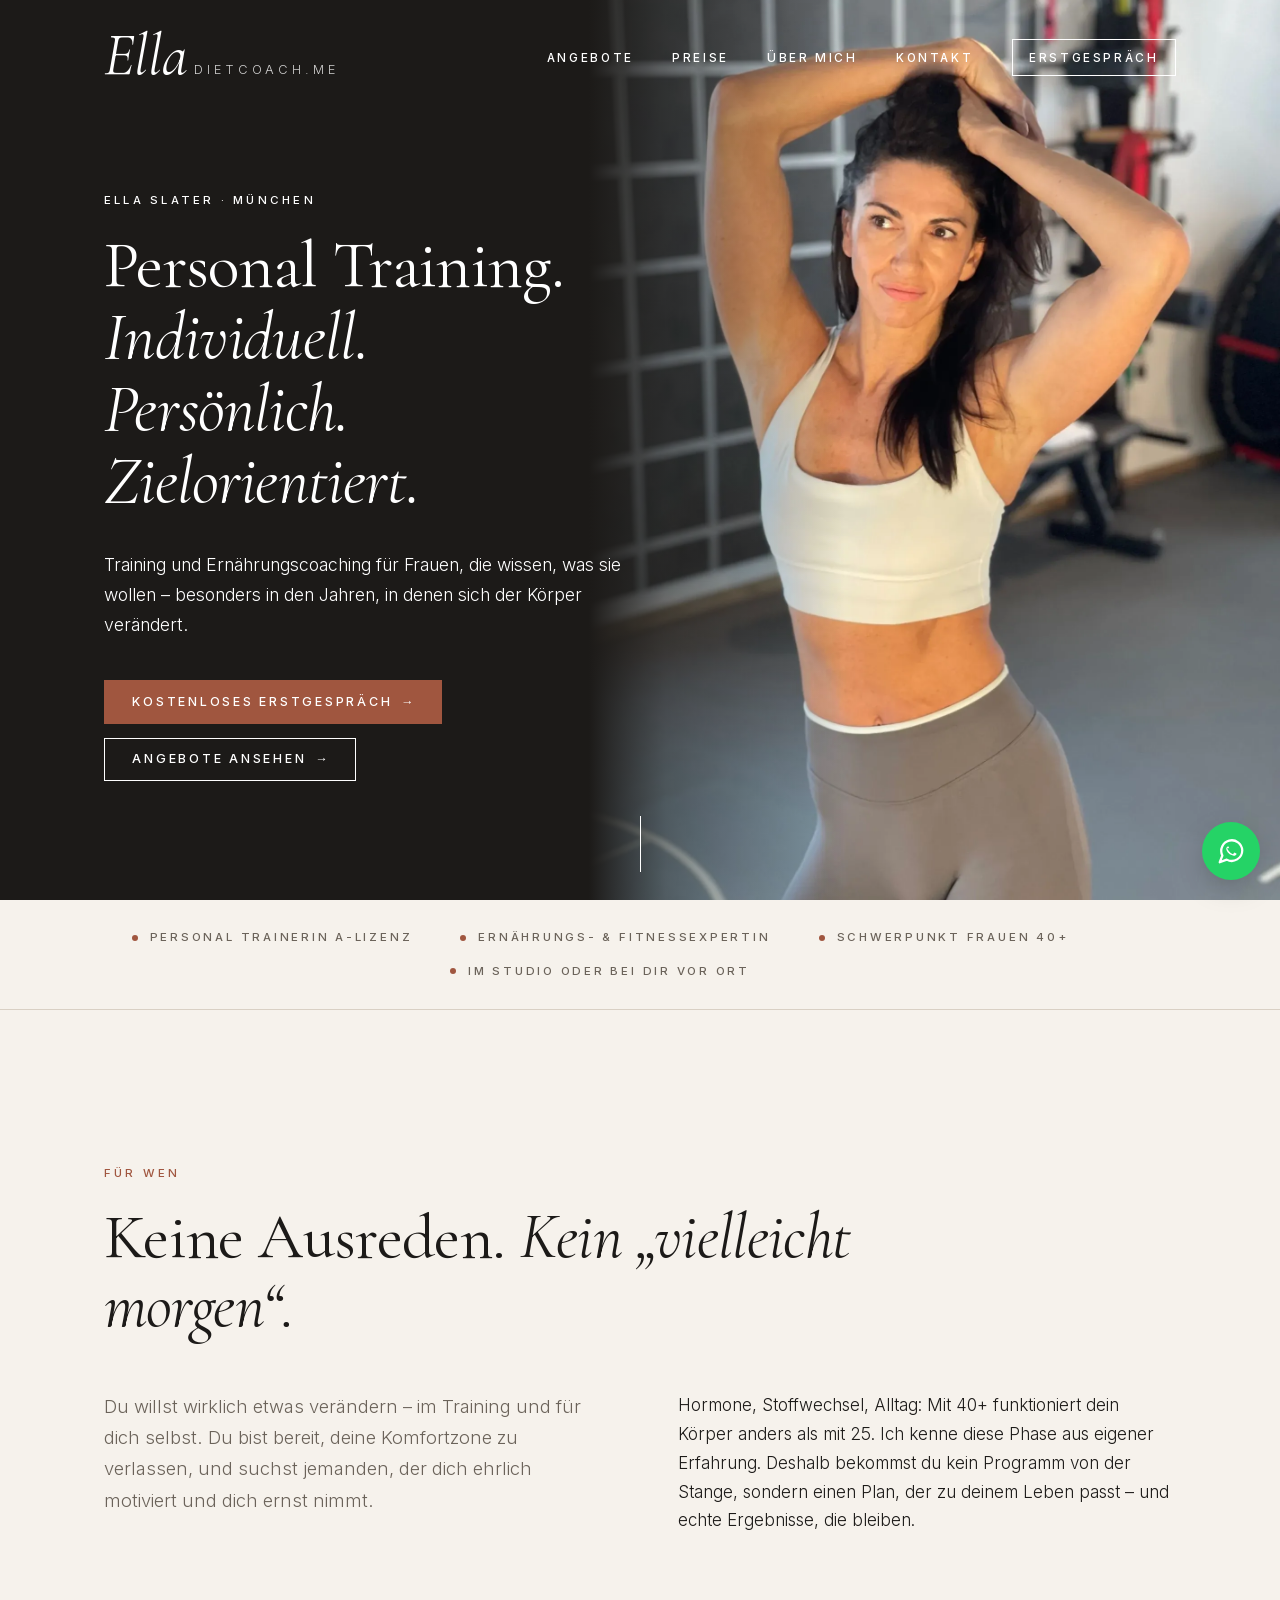
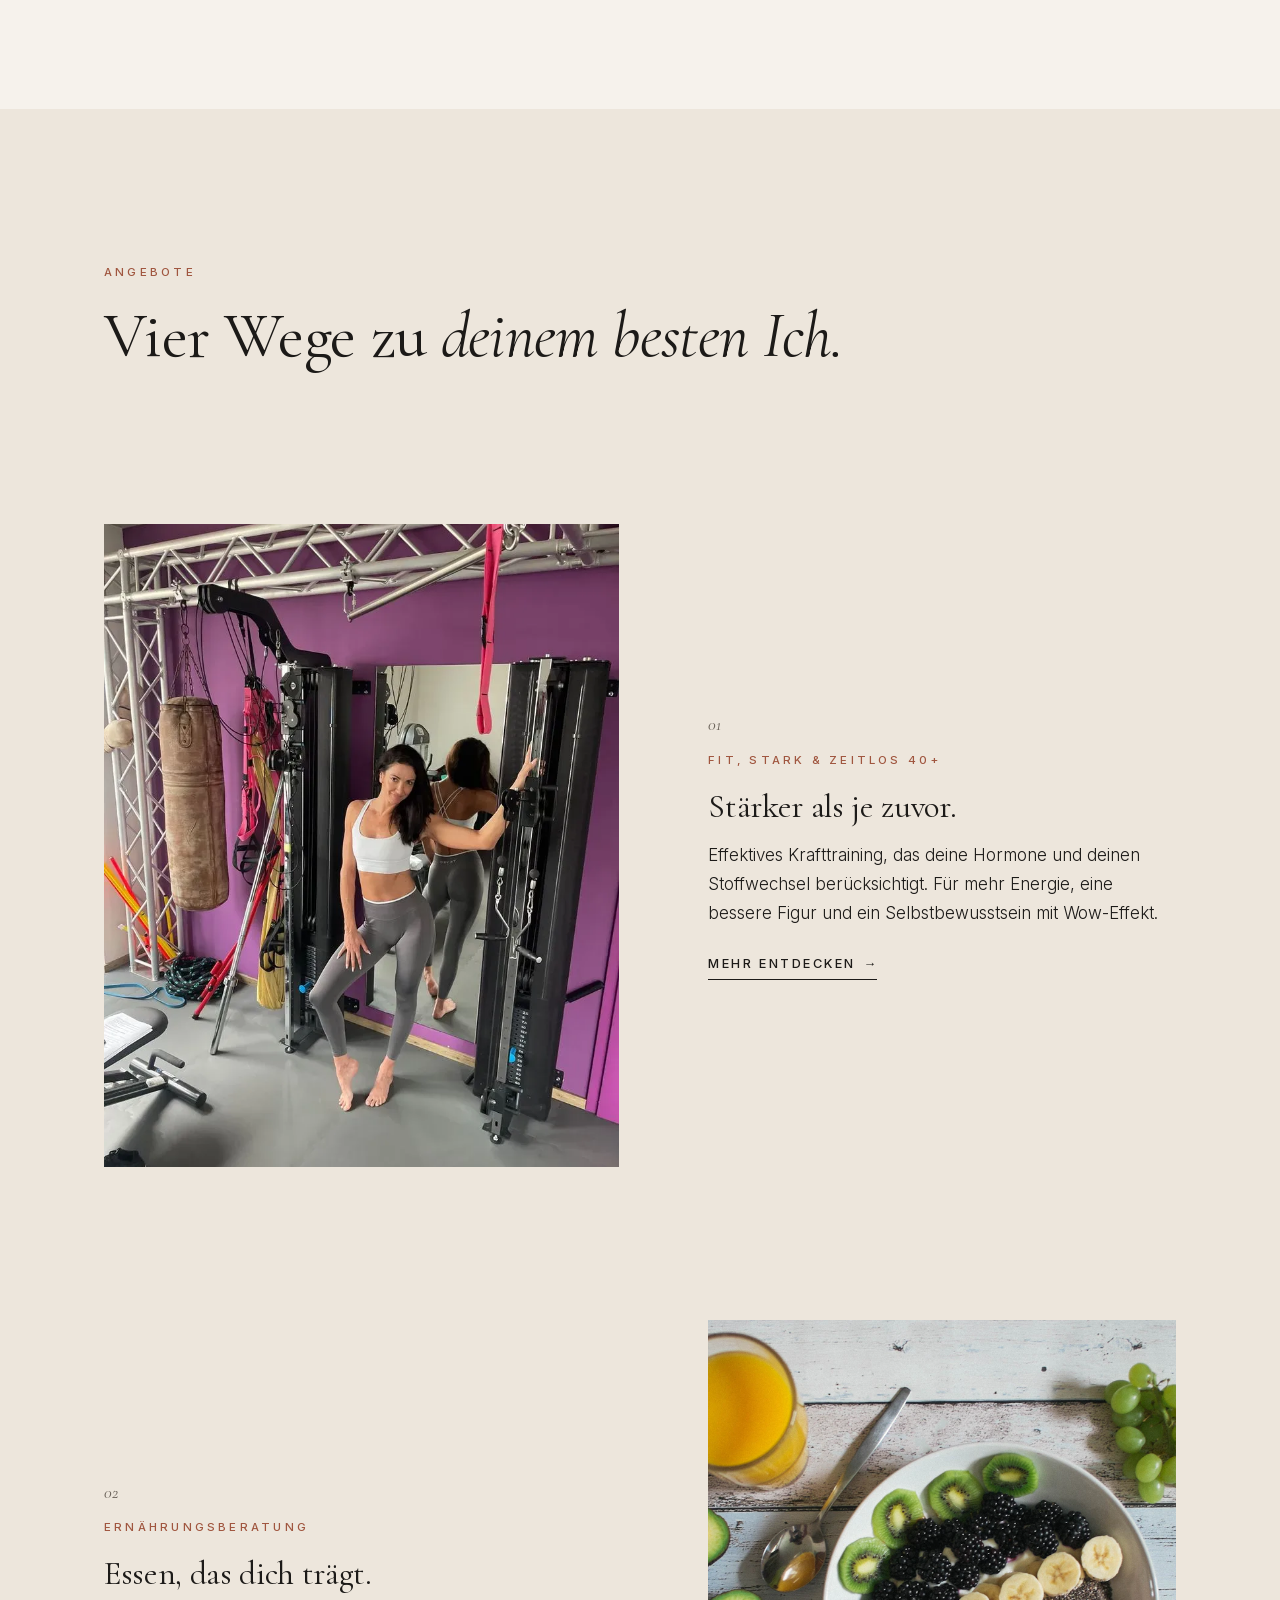
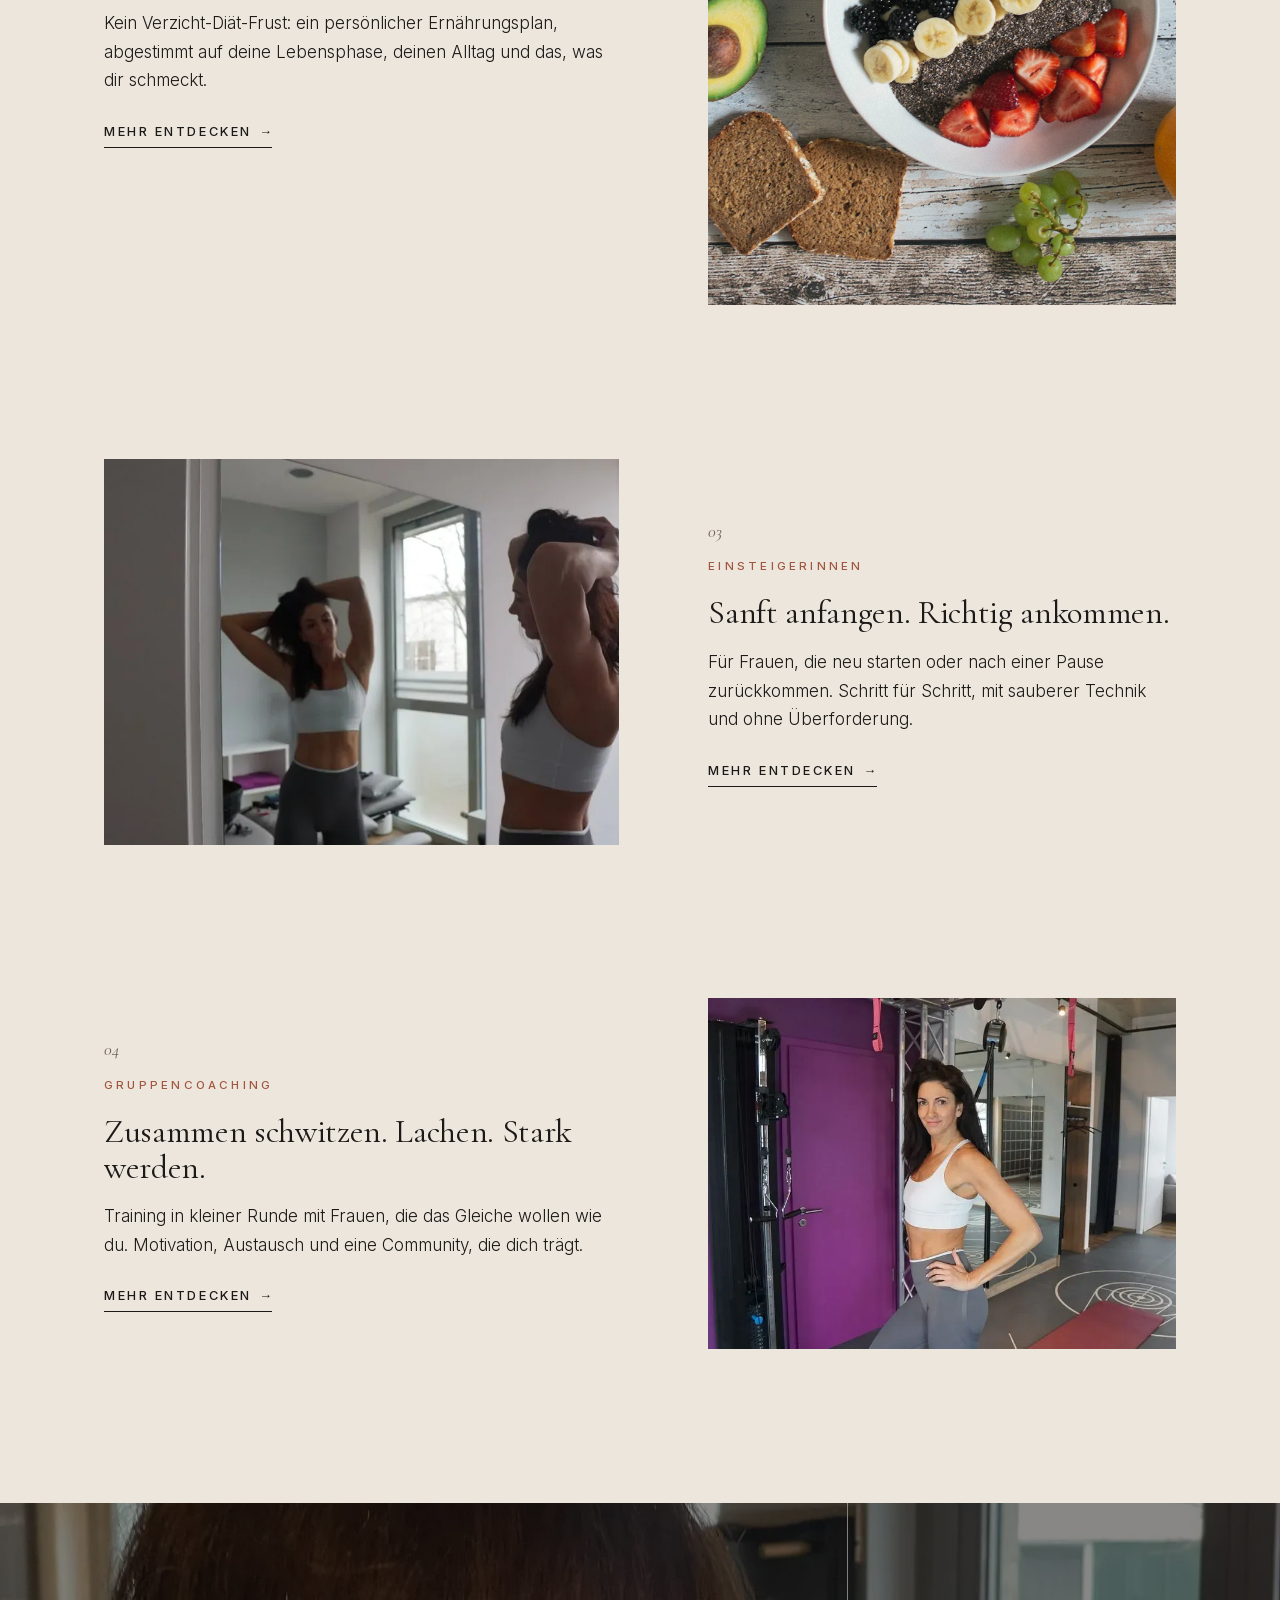
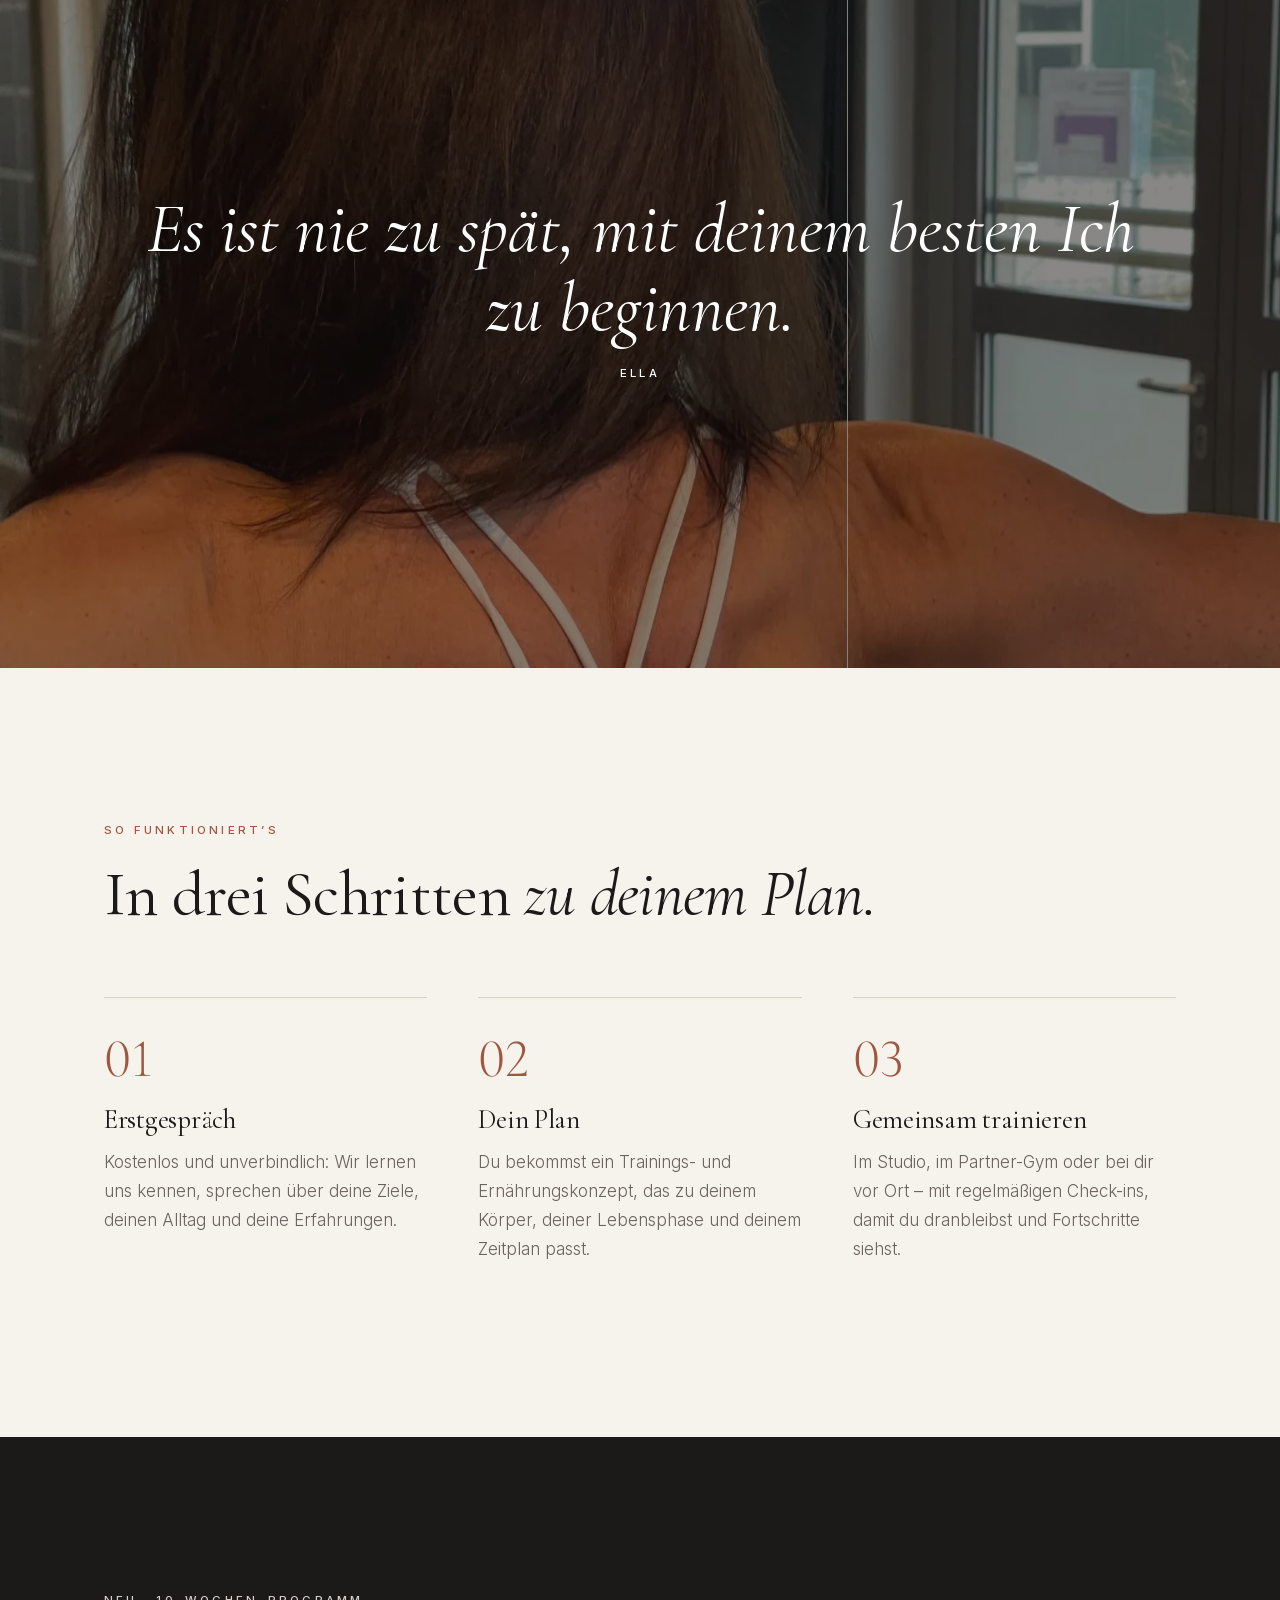
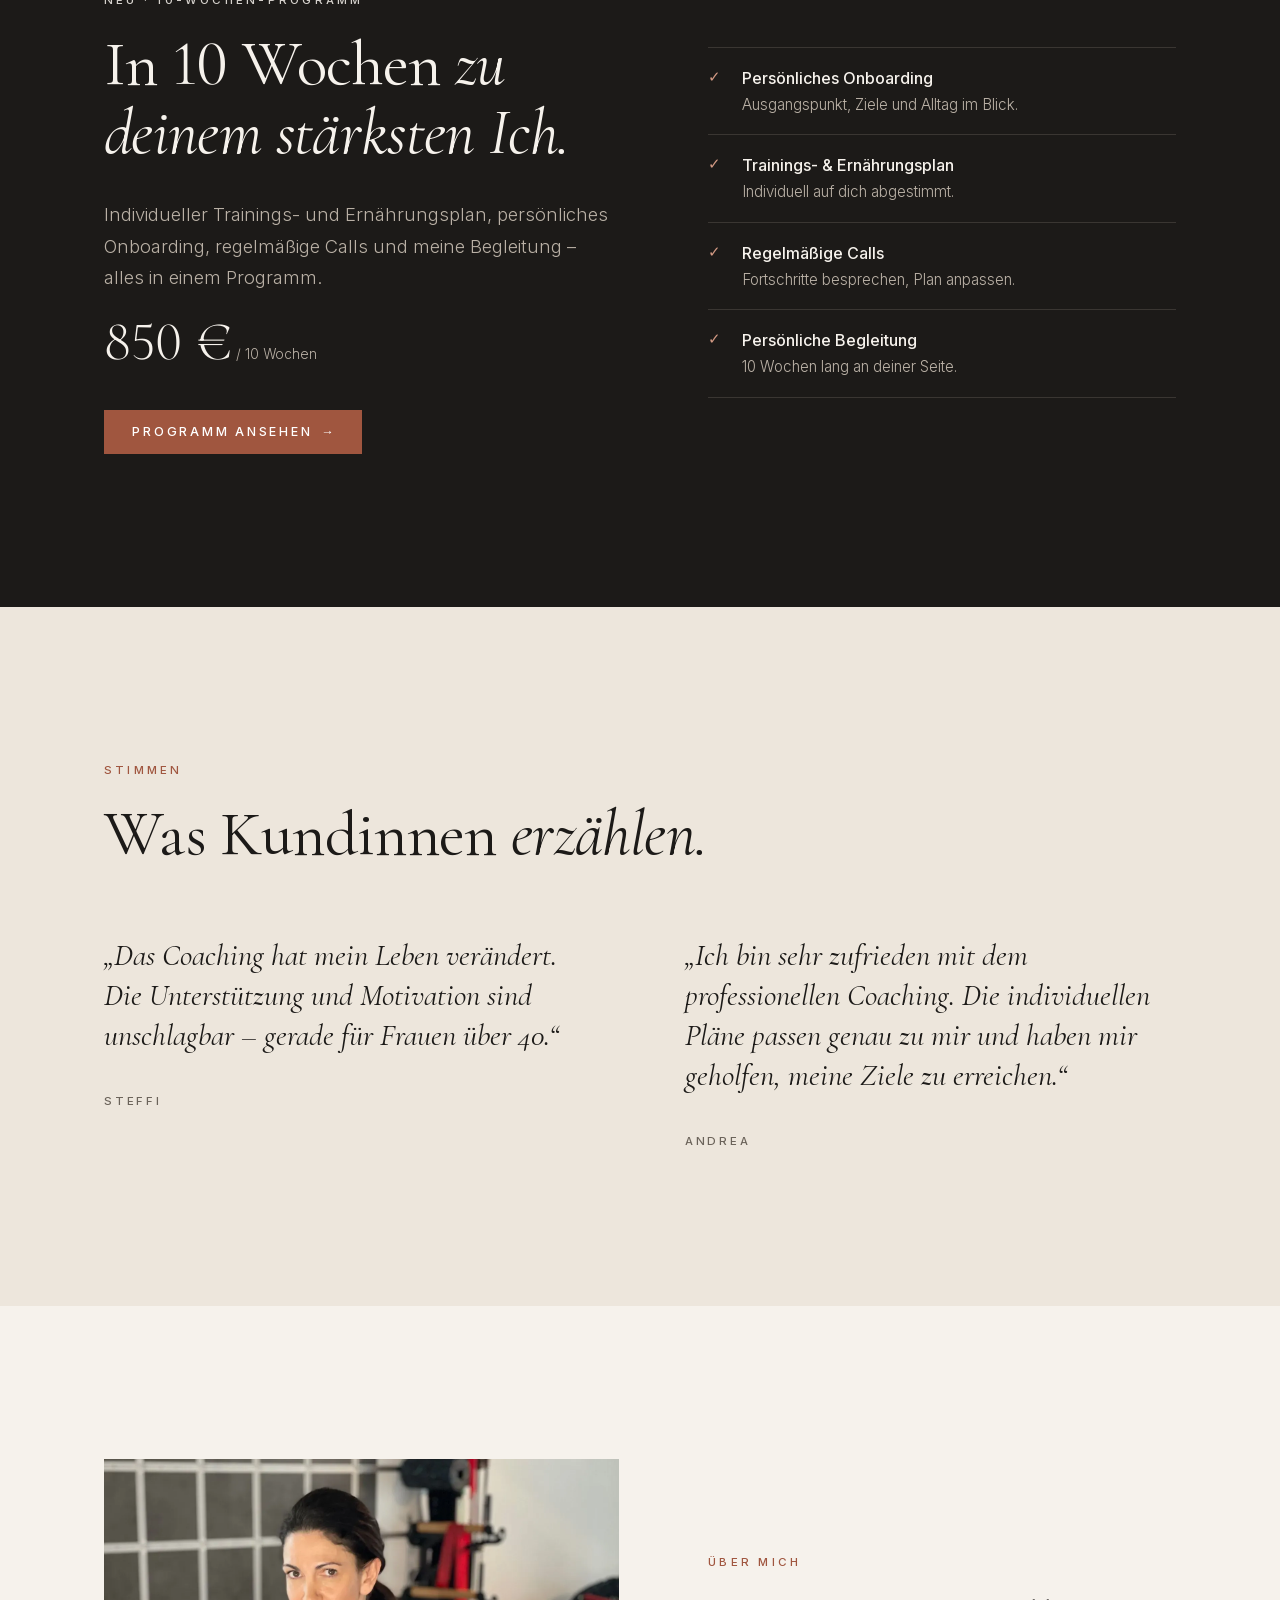
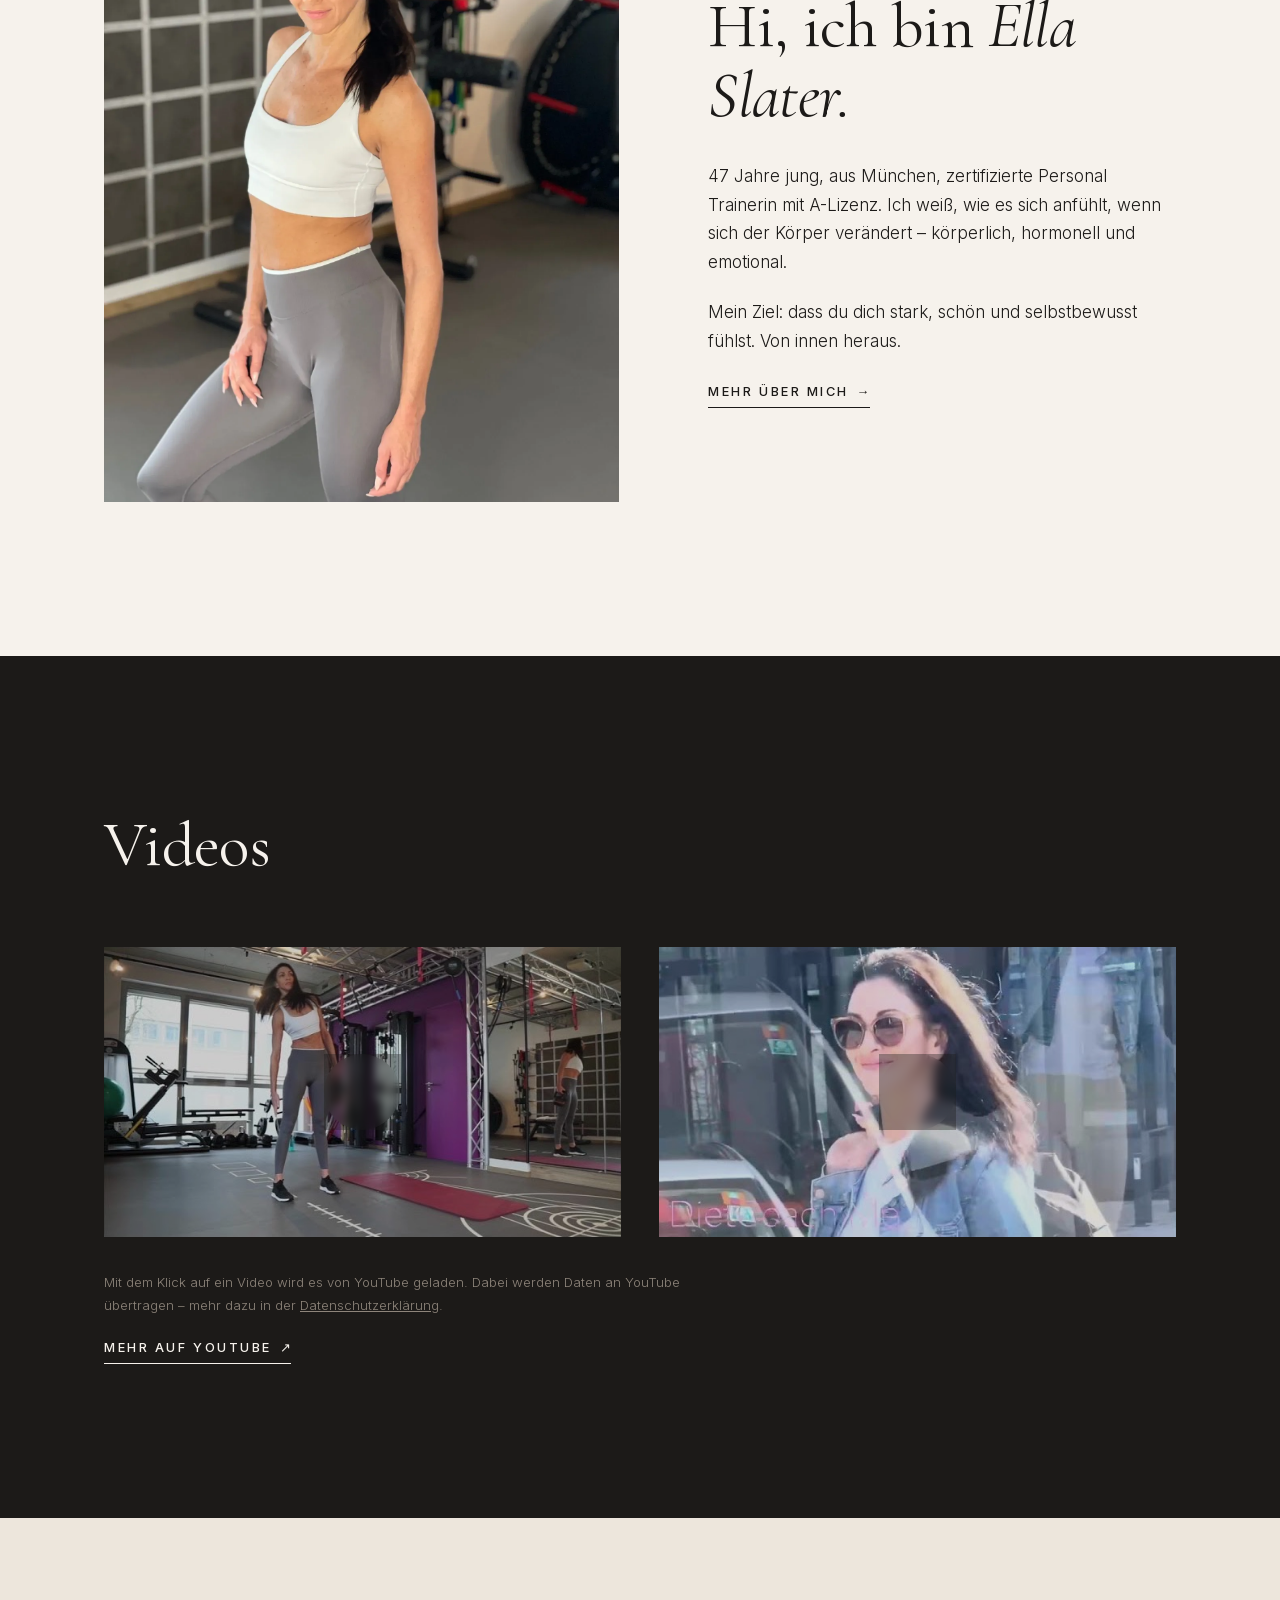
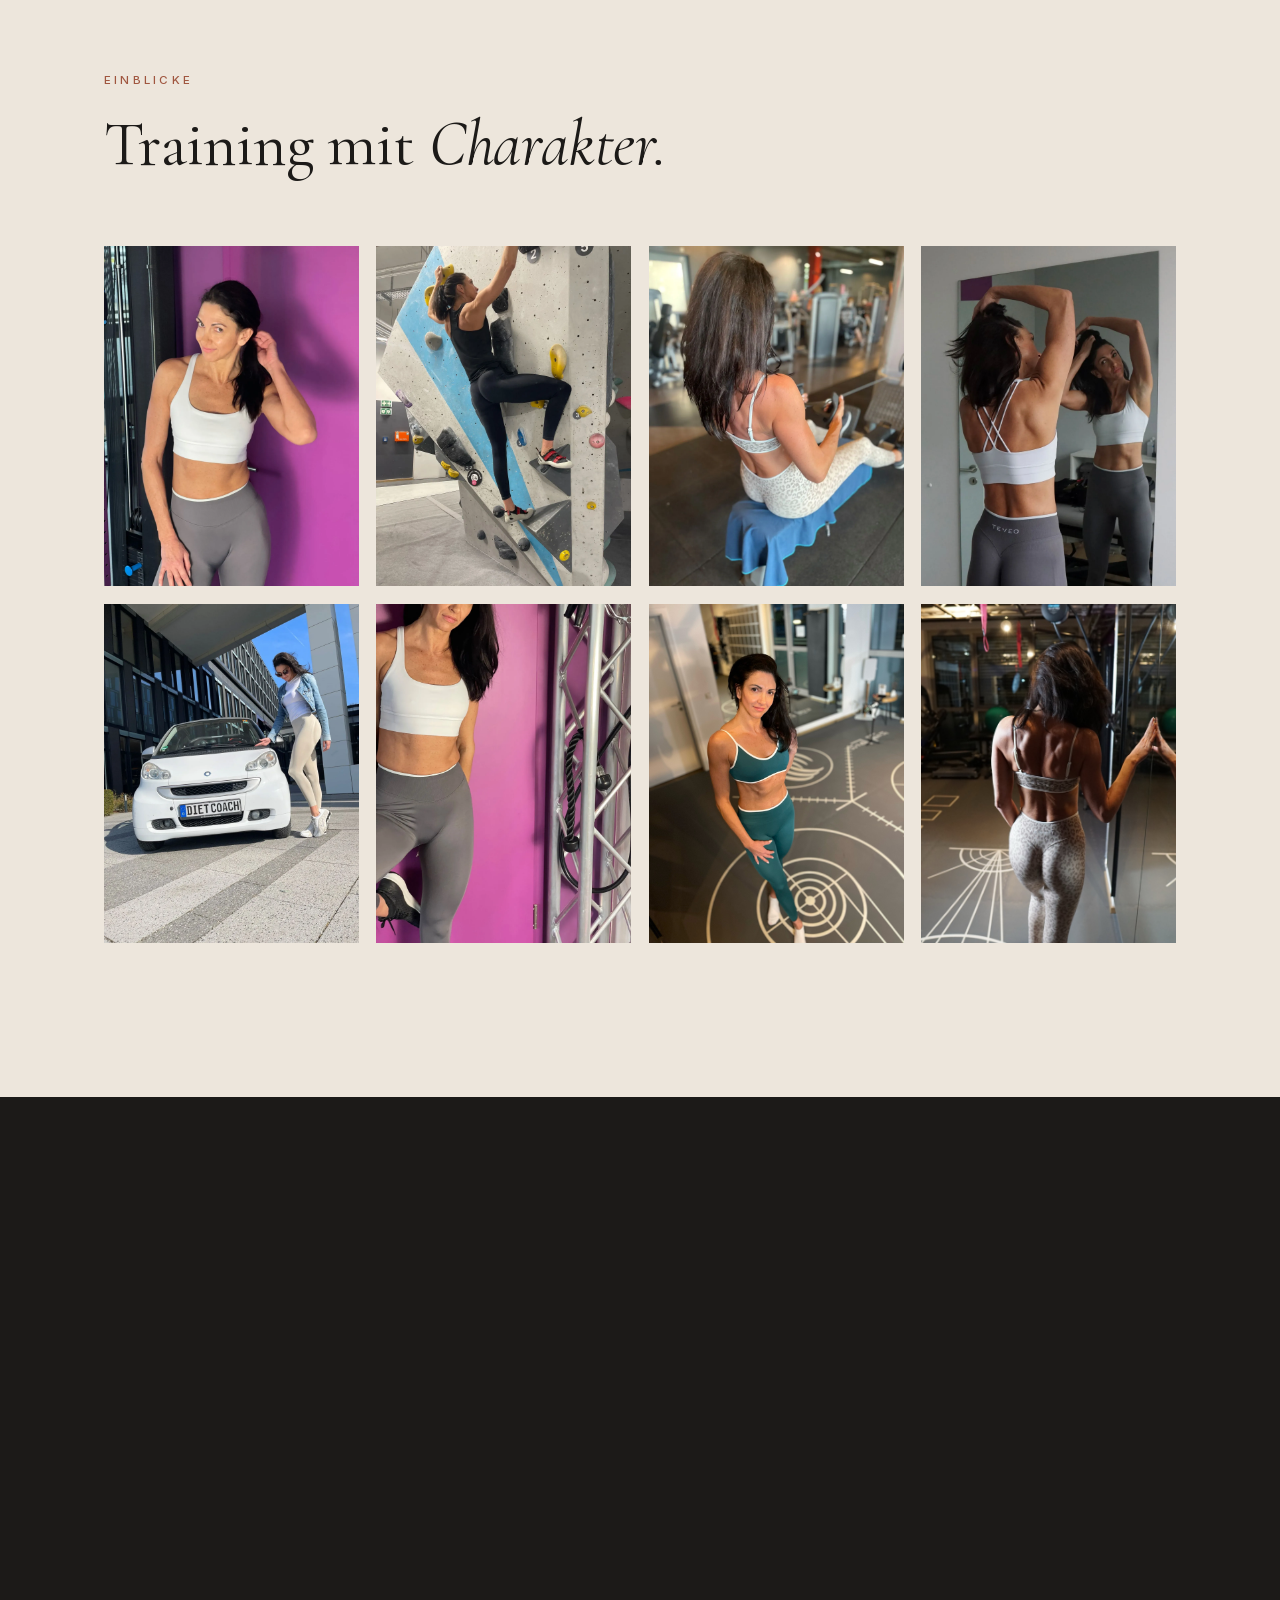
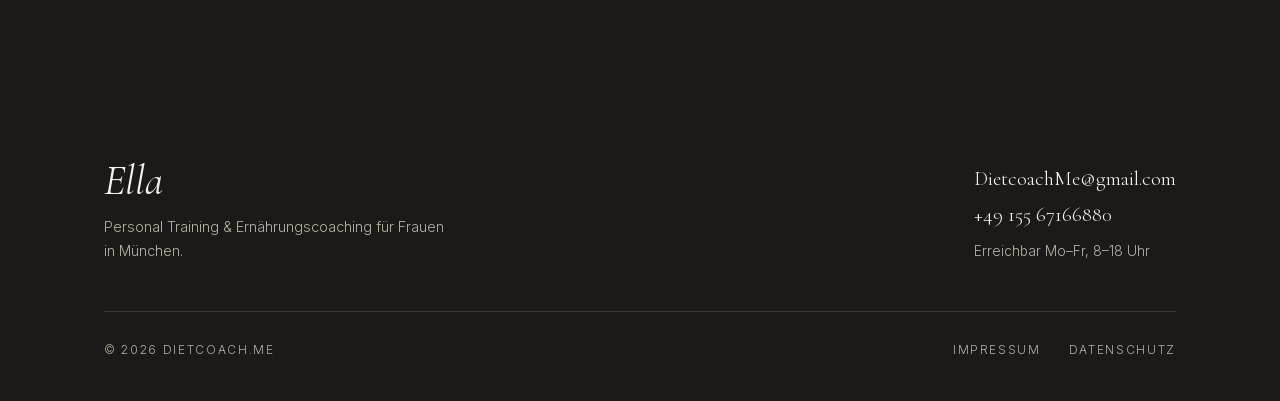
==== commit fe05ae3b: "Erreichbarkeit Mo–Fr 8–18 Uhr in Kontakt, Fußzeile und Seitendaten Co-Authored-By: Claude Opus 5.5 <" ====
--- a/index.html
+++ b/index.html
@@ -27,6 +27,7 @@
     "email": "DietcoachMe@gmail.com",
     "telephone": "+49 155 67166880",
     "priceRange": "95 € – 900 €",
+    "openingHoursSpecification": { "@type": "OpeningHoursSpecification", "dayOfWeek": ["Monday", "Tuesday", "Wednesday", "Thursday", "Friday"], "opens": "08:00", "closes": "18:00" },
     "areaServed": { "@type": "City", "name": "München" },
     "address": { "@type": "PostalAddress", "addressLocality": "München", "addressCountry": "DE" },
     "founder": { "@type": "Person", "name": "Ella Slater", "jobTitle": "Zertifizierte Personal Trainerin (A-Lizenz)" }
@@ -301,6 +302,7 @@
       <div class="footer-contact">
         <a href="mailto:DietcoachMe@gmail.com">DietcoachMe@gmail.com</a>
         <a href="tel:+4915567166880">+49 155 67166880</a>
+        <span class="footer-hours">Erreichbar Mo–Fr, 8–18 Uhr</span>
       </div>
     </div>
     <div class="bottom">
--- a/css/style.css
+++ b/css/style.css
@@ -160,7 +160,7 @@
   display: flex;
   align-items: center;
   justify-content: space-between;
-  height: 5.5rem;
+  height: 7rem;
   transition: height .4s;
 }
 .site-header.is-solid,
@@ -174,14 +174,14 @@
 
 .logo {
   font-family: var(--serif);
-  font-size: clamp(2.2rem, 3vw, 2.8rem);
+  font-size: clamp(3rem, 4.6vw, 4.4rem);
   font-style: italic;
   text-decoration: none;
   line-height: 1;
   transition: font-size .4s;
 }
-.logo span { font-style: normal; font-family: var(--sans); font-size: clamp(.68rem, .9vw, .8rem); letter-spacing: .3em; text-transform: uppercase; margin-left: .5em; opacity: .8; }
-.site-header.is-solid .logo { font-size: clamp(2rem, 2.6vw, 2.4rem); }
+.logo span { font-style: normal; font-family: var(--sans); font-size: clamp(.72rem, 1vw, .92rem); letter-spacing: .3em; text-transform: uppercase; margin-left: .5em; opacity: .8; }
+.site-header.is-solid .logo { font-size: clamp(2.4rem, 3.2vw, 3rem); }
 
 .nav ul { display: flex; align-items: center; gap: clamp(20px, 3vw, 2.5rem); list-style: none; margin: 0; padding: 0; }
 .nav a {
@@ -277,7 +277,7 @@
   .hero::after {
     background: linear-gradient(90deg, var(--ink) 0%, var(--ink) 46%, rgba(28, 26, 24, .55) 52%, rgba(28, 26, 24, 0) 66%);
   }
-  .hero__content { padding-top: 7.5rem; padding-bottom: 5rem; }
+  .hero__content { padding-top: 9.5rem; padding-bottom: 5rem; }
   .hero__content > * { max-width: min(35rem, 44%); }
   .hero h1 { font-size: clamp(3.2rem, 5.2vw, 5.2rem); max-width: min(35rem, 44%); }
 }
@@ -628,6 +628,8 @@
 .contact-alt span { display: block; font-size: .68rem; font-weight: 500; letter-spacing: .22em; text-transform: uppercase; color: var(--accent); margin-bottom: .5em; }
 .contact-alt strong { font-weight: 400; font-family: var(--serif); font-size: 1.2rem; white-space: nowrap; }
 @media (max-width: 760px) { .contact-alt { grid-template-columns: 1fr; } }
+.contact-hours { margin: 1.4em 0 0; font-size: .9rem; color: var(--muted); }
+.contact-hours strong { font-weight: 500; color: var(--ink); }
 
 /* ---------- Legal ---------- */
 
@@ -649,6 +651,7 @@
 .site-footer a:hover { color: var(--bg); }
 .site-footer .bottom { display: flex; flex-wrap: wrap; justify-content: space-between; gap: 16px; padding-top: 28px; font-size: .74rem; letter-spacing: .14em; text-transform: uppercase; }
 .footer-contact a { display: block; color: var(--bg); font-family: var(--serif); font-size: 1.3rem; }
+.footer-hours { display: block; margin-top: .6em; font-size: .85rem; }
 
 /* ---------- WhatsApp float ---------- */
 
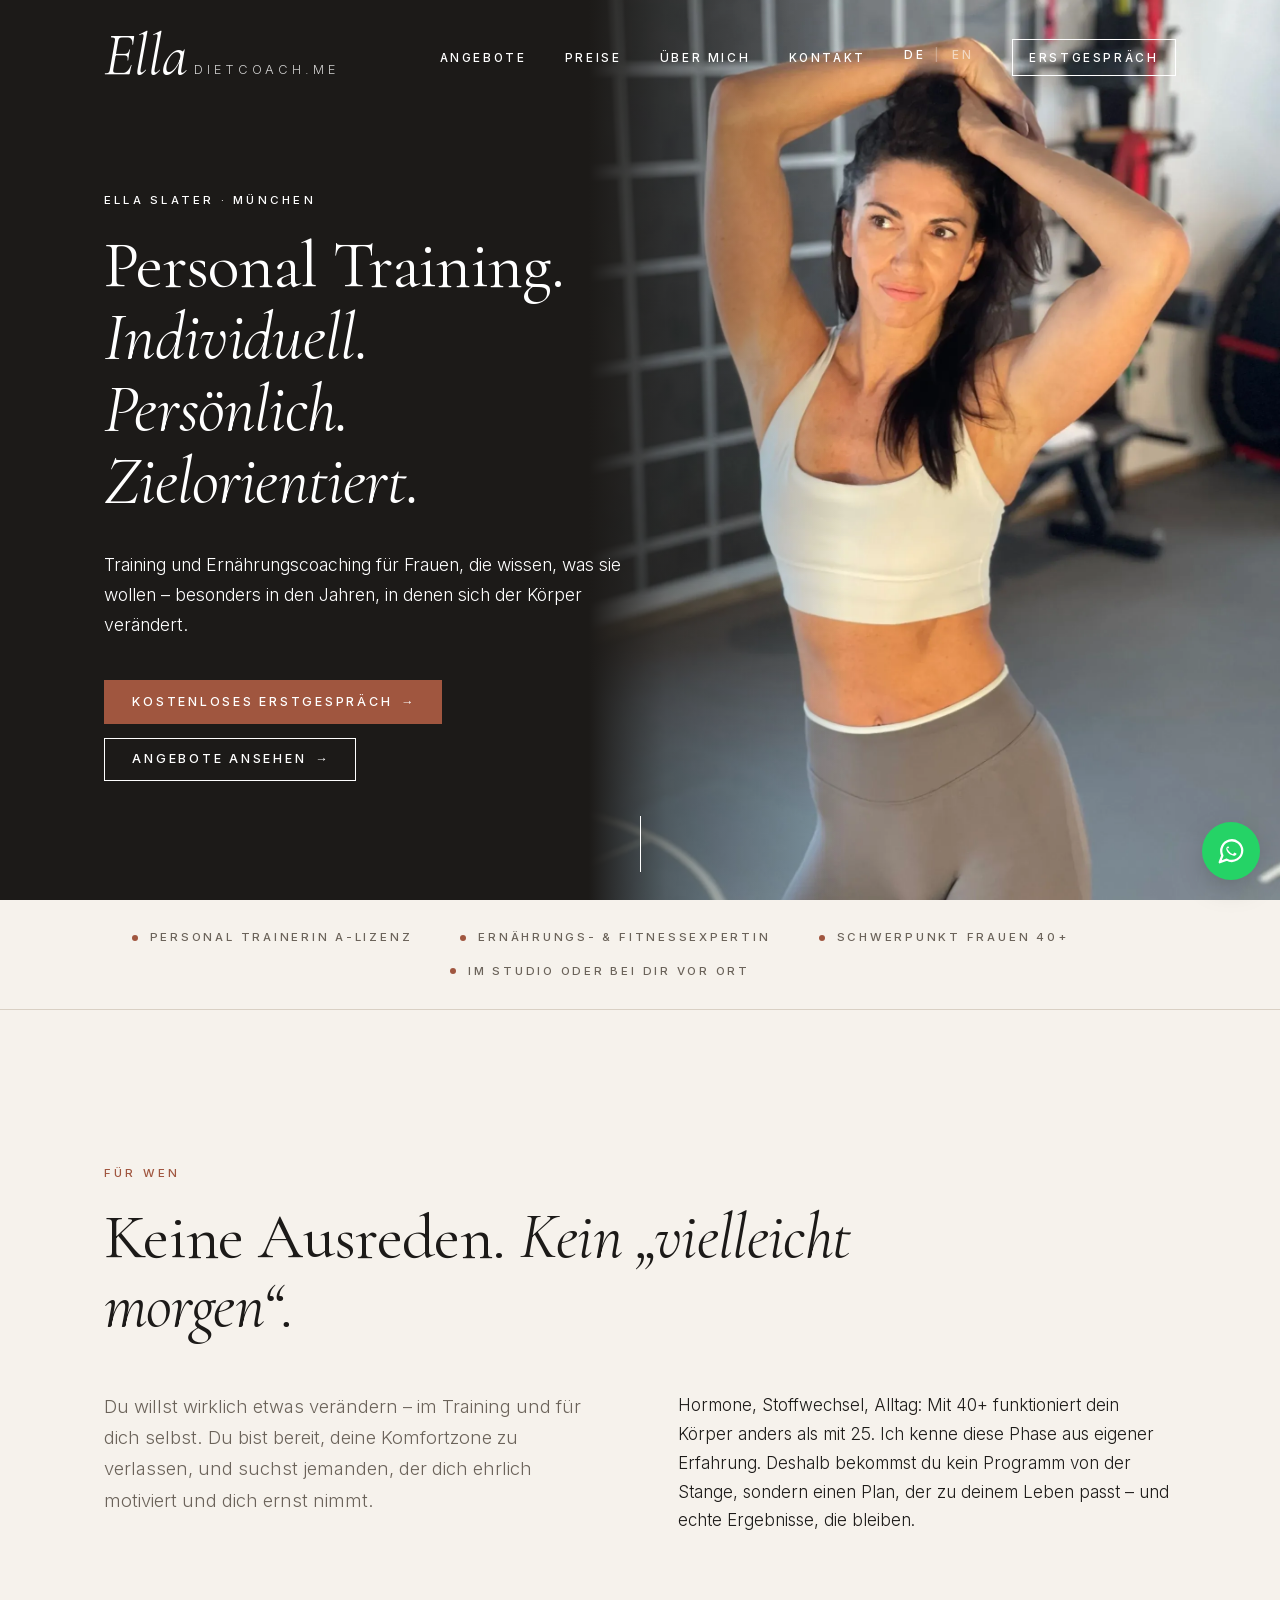
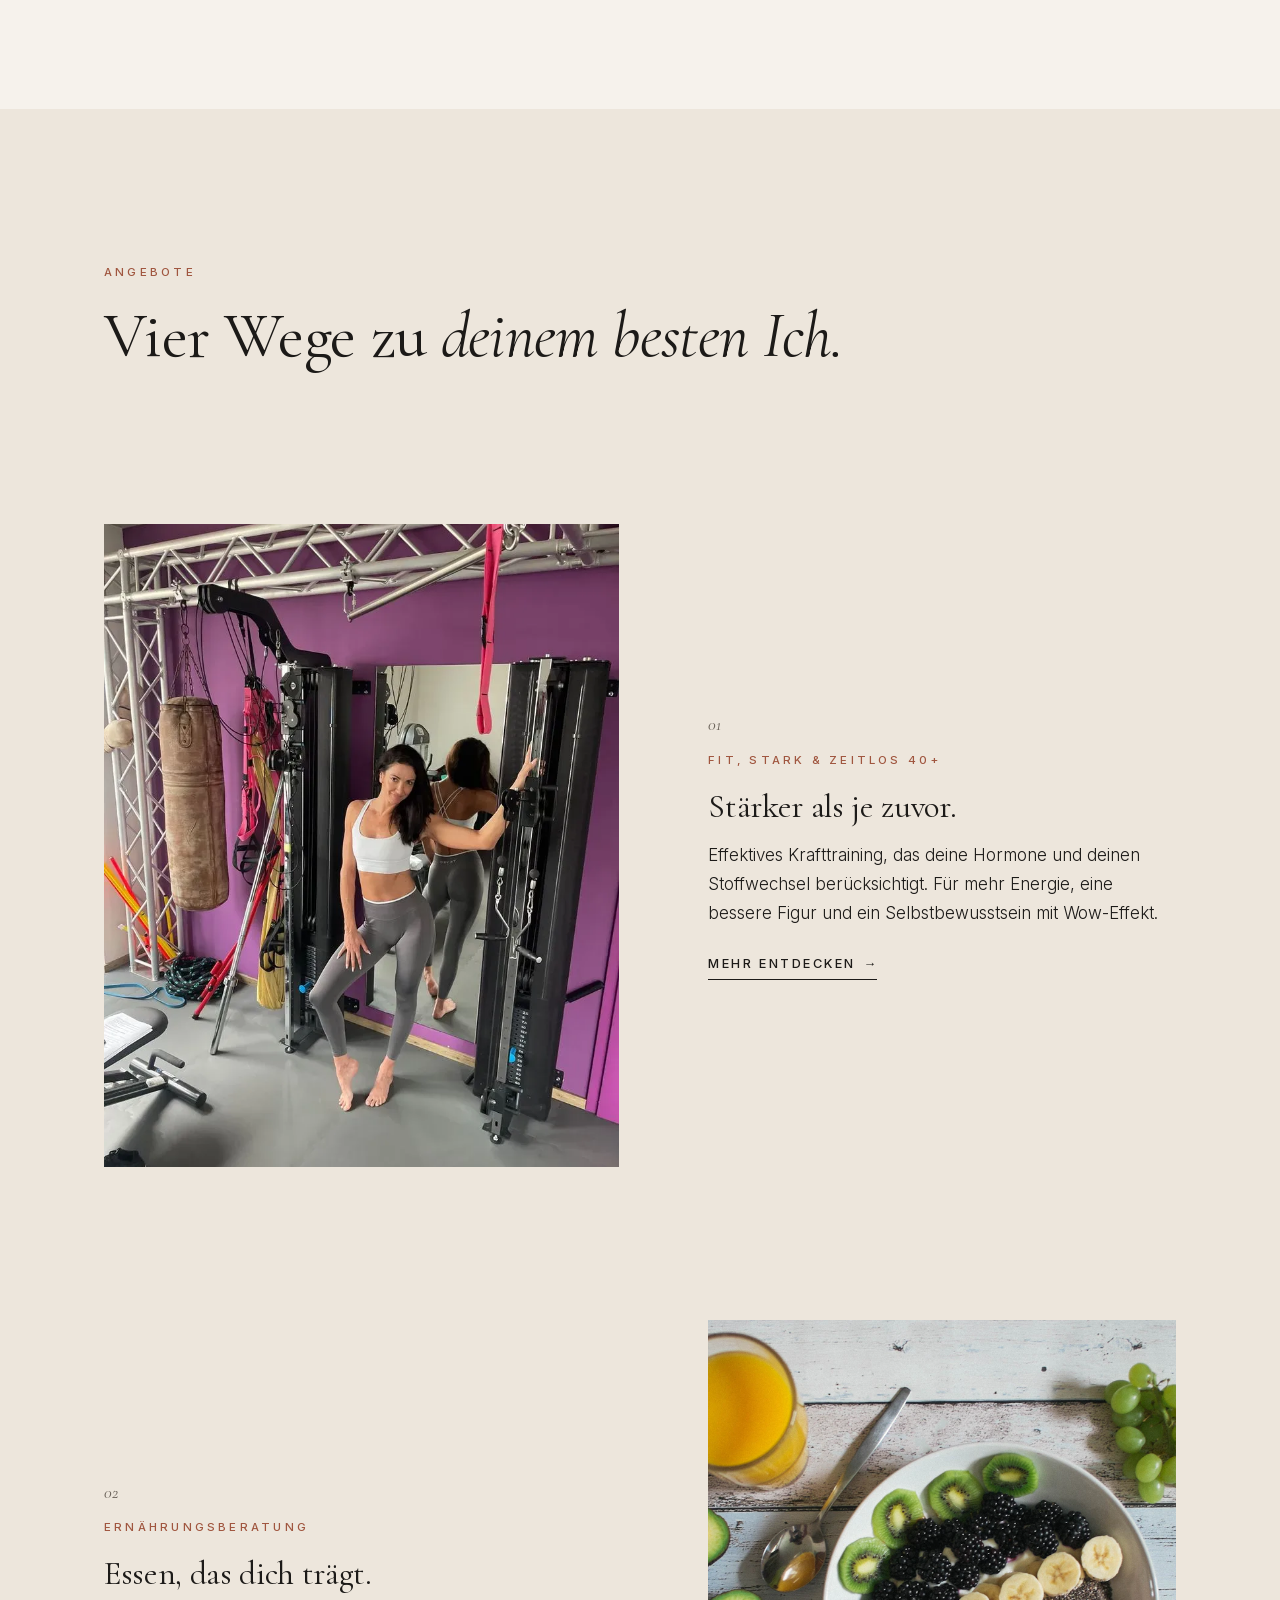
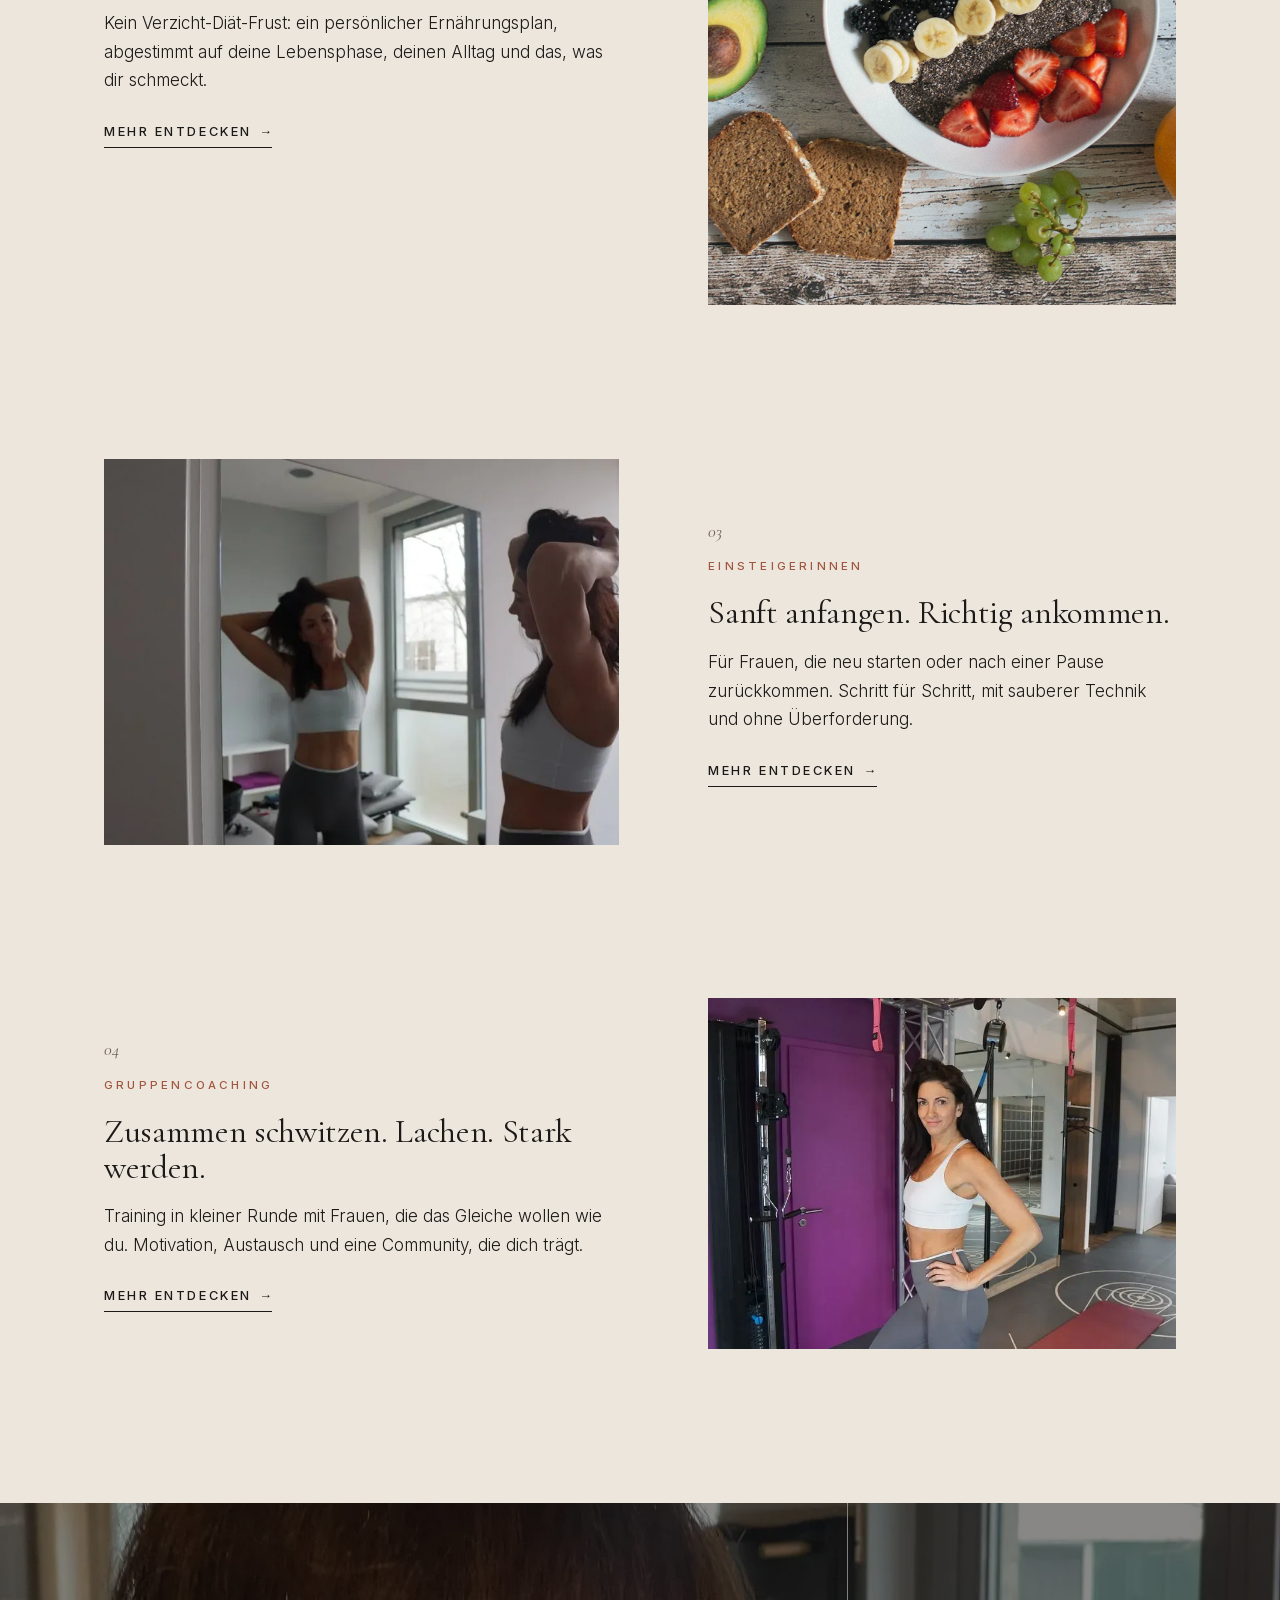
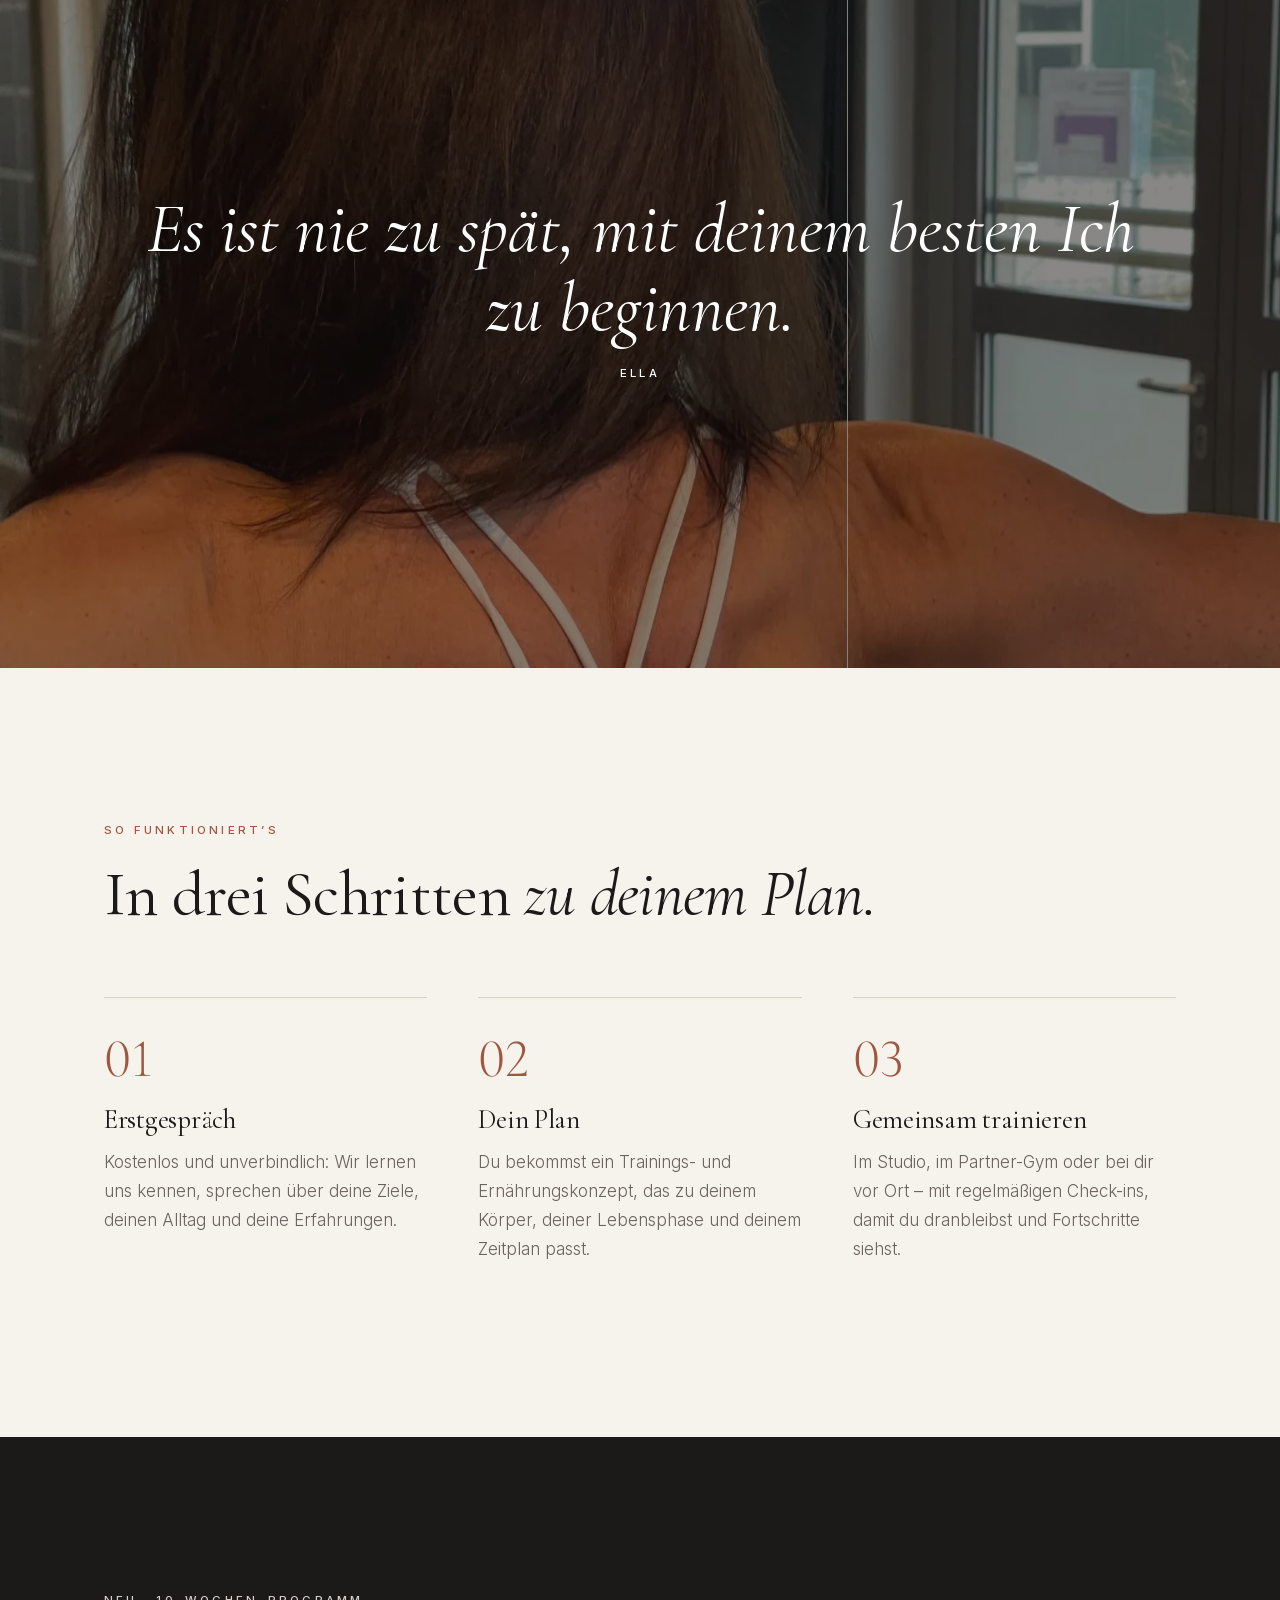
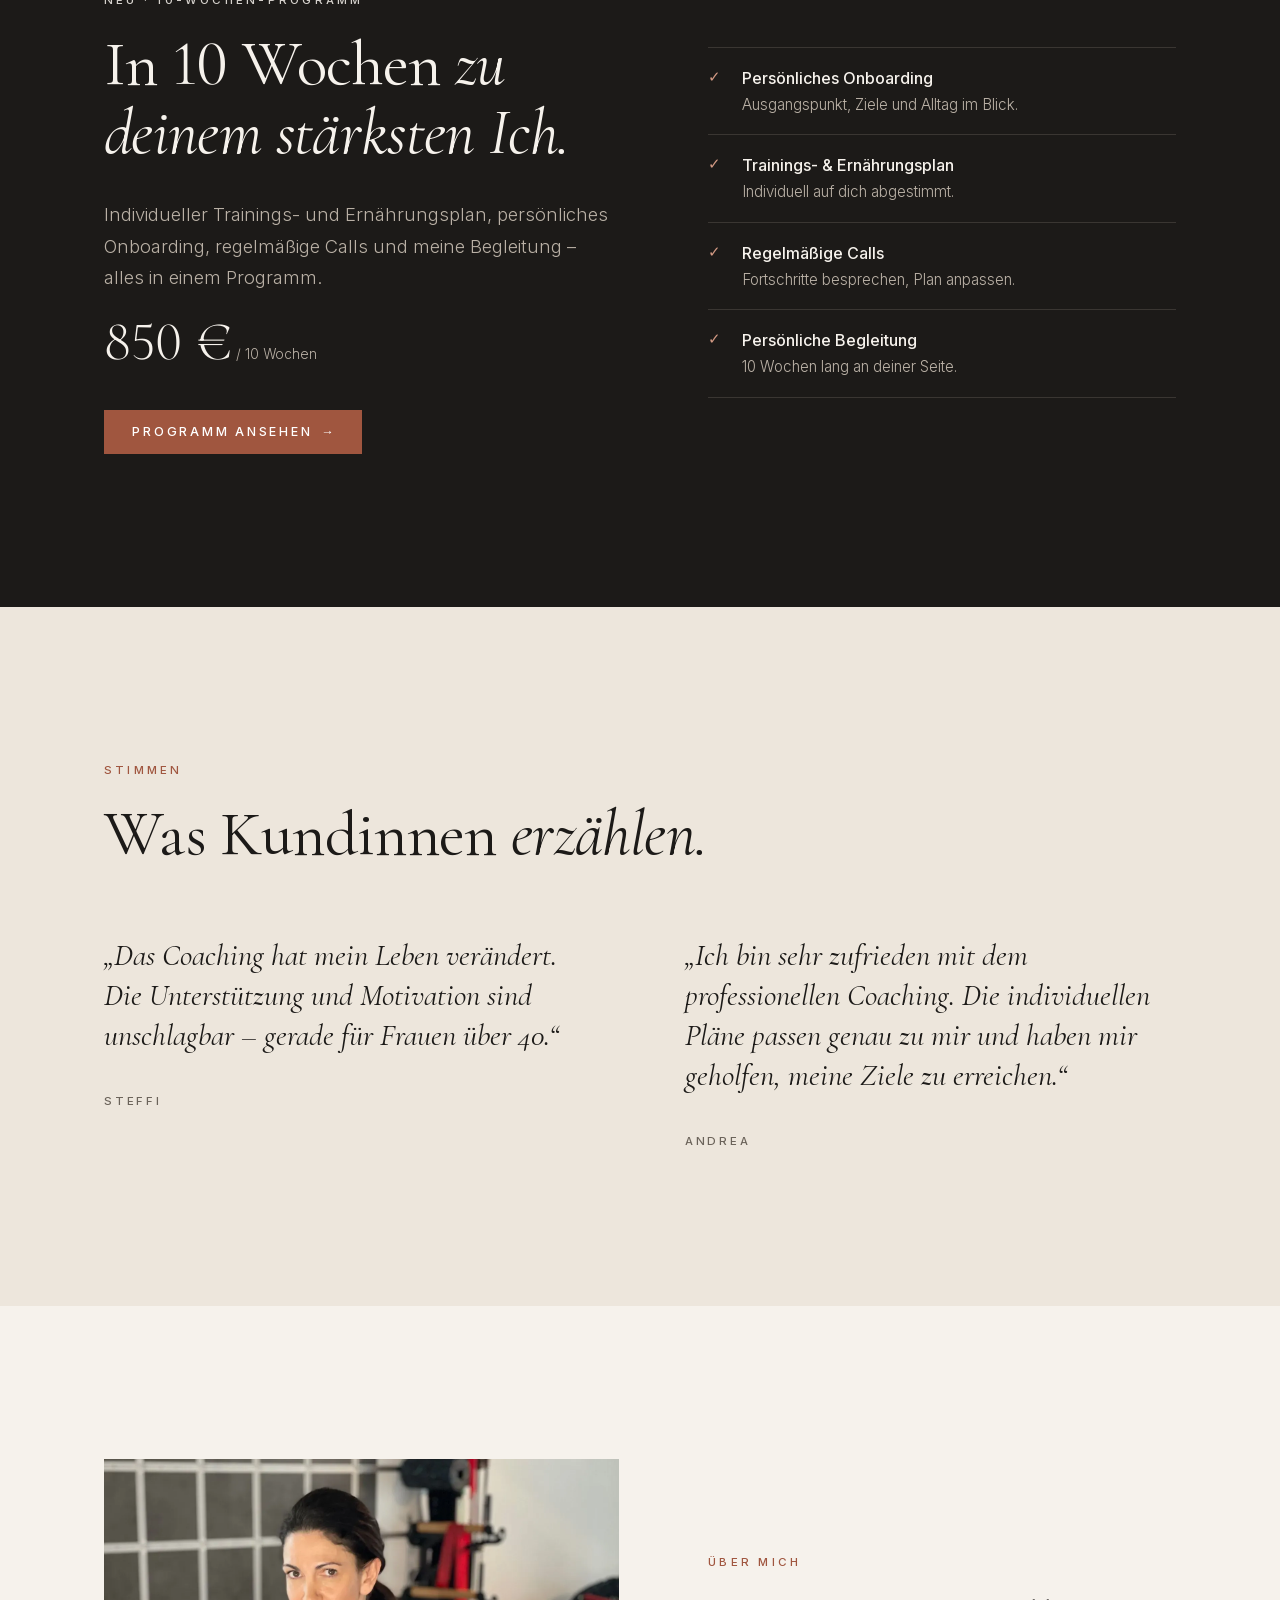
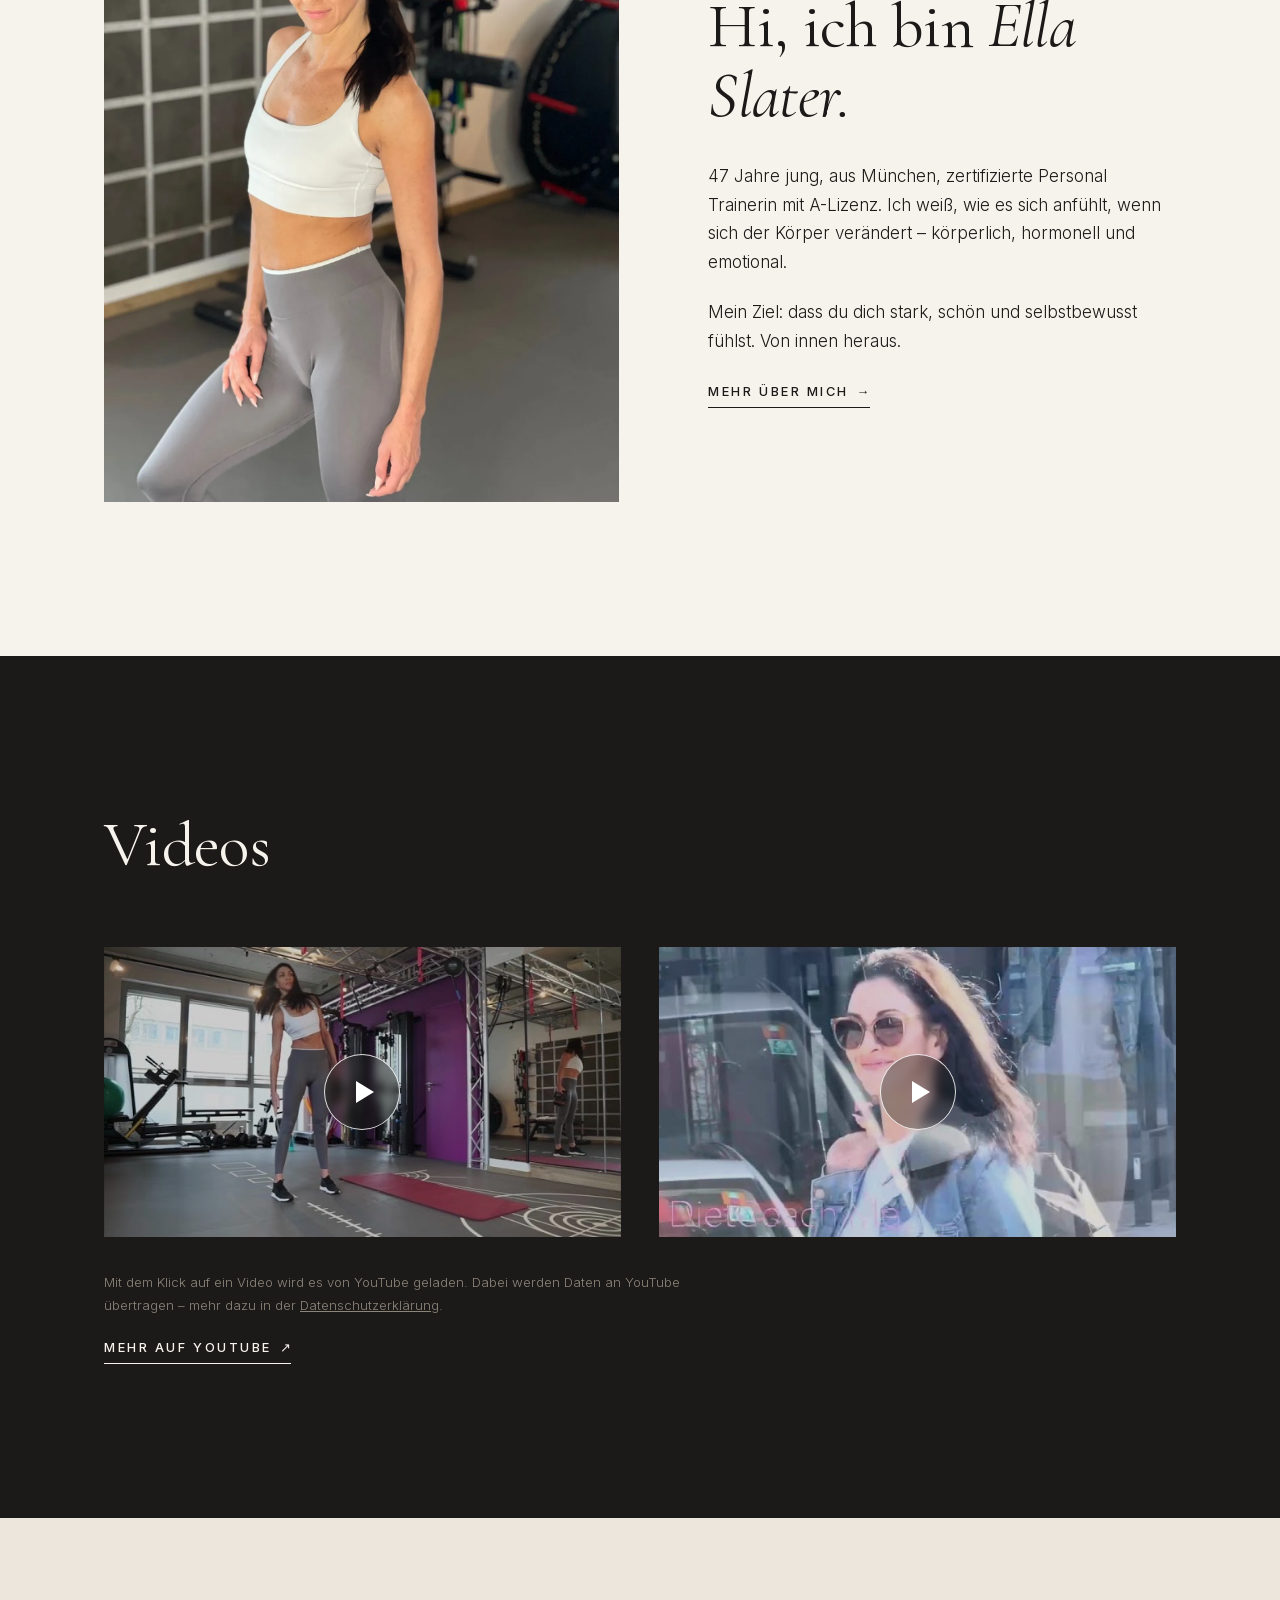
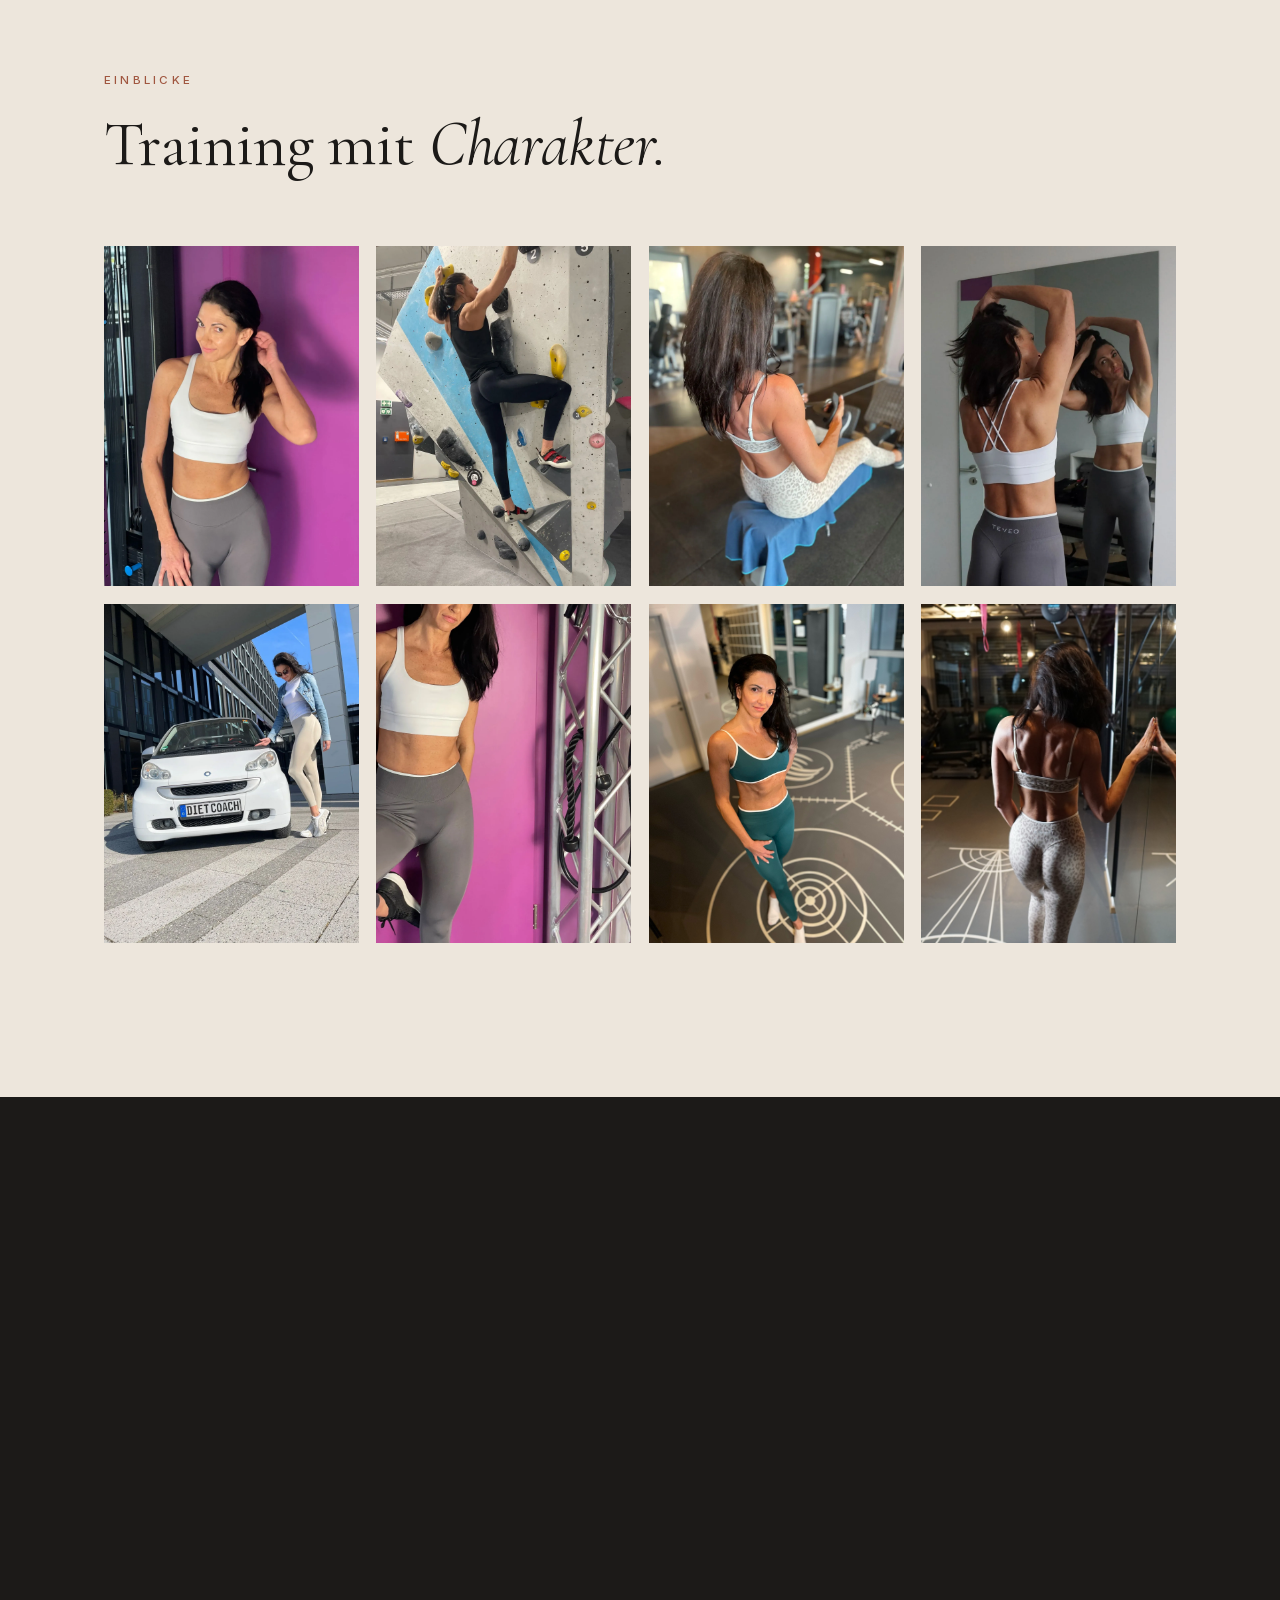
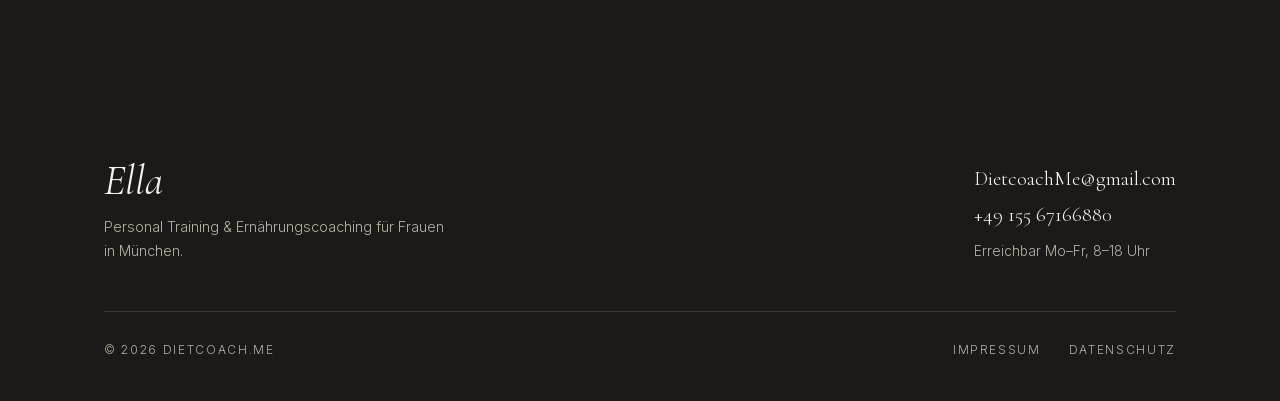
==== commit 899c0b52: "Englische Fassung (en/) mit Sprachumschalter DE | EN Co-Authored-By: Claude Opus 5.5 <noreply@anthro" ====
--- a/index.html
+++ b/index.html
@@ -6,6 +6,9 @@
   <title>Personal Trainerin München für Frauen 40+ | Ella Slater – DietCoach.me</title>
   <meta name="description" content="Ella, zertifizierte Personal Trainerin (A-Lizenz) in München: Training, Ernährungscoaching und Motivation für Frauen 40+, Einsteigerinnen und Wiedereinsteigerinnen. Kostenloses Erstgespräch.">
   <link rel="canonical" href="https://dietcoach.me/">
+  <link rel="alternate" hreflang="de" href="https://dietcoach.me/">
+  <link rel="alternate" hreflang="en" href="https://dietcoach.me/en/">
+  <link rel="alternate" hreflang="x-default" href="https://dietcoach.me/">
   <meta property="og:type" content="website">
   <meta property="og:title" content="Ella – Personal Training für Frauen in München">
   <meta property="og:description" content="Mehr Stärke. Mehr Energie. Mehr Du. Individuelles Training und Ernährungscoaching für Frauen 40+.">
@@ -48,6 +51,7 @@
         <li><a href="angebote.html#preise">Preise</a></li>
         <li><a href="ueber-mich.html">Über mich</a></li>
         <li><a href="angebote.html#anfrage">Kontakt</a></li>
+        <li class="lang"><a href="index.html" class="is-active" aria-current="true" aria-label="Deutsch">DE</a><a href="en/index.html" hreflang="en" lang="en" aria-label="English">EN</a></li>
         <li><a class="nav-cta" href="angebote.html#anfrage" data-booking><span>Erstgespräch</span></a></li>
       </ul>
     </nav>
--- a/css/style.css
+++ b/css/style.css
@@ -192,10 +192,16 @@
   text-decoration: none;
   padding: .4em 0;
   border-bottom: 1px solid transparent;
+  white-space: nowrap;
   transition: border-color .3s;
 }
 .nav a:hover, .nav a[aria-current="page"] { border-bottom-color: currentColor; }
 .nav .nav-cta { border: 1px solid currentColor; padding: .9em 1.4em; }
+.nav .lang { display: flex; }
+.nav .lang a { opacity: .55; transition: opacity .3s; }
+.nav .lang a:hover, .nav .lang a.is-active { opacity: 1; }
+.nav .lang a + a { margin-left: .7em; }
+.nav .lang a + a::before { content: "|"; display: inline-block; margin-right: .9em; opacity: .5; }
 .nav .nav-cta:hover { background: currentColor; }
 .nav .nav-cta:hover span { color: var(--ink); }
 .site-header.is-solid .nav .nav-cta:hover span, .site-header--light .nav .nav-cta:hover span { color: var(--bg); }
@@ -212,7 +218,7 @@
 }
 .nav-toggle span { display: block; height: 1px; background: currentColor; margin: 7px 0; transition: transform .3s, opacity .3s; }
 
-@media (max-width: 900px) {
+@media (max-width: 1080px) {
   .nav-toggle { display: block; position: relative; z-index: 2; }
   .nav {
     position: fixed;
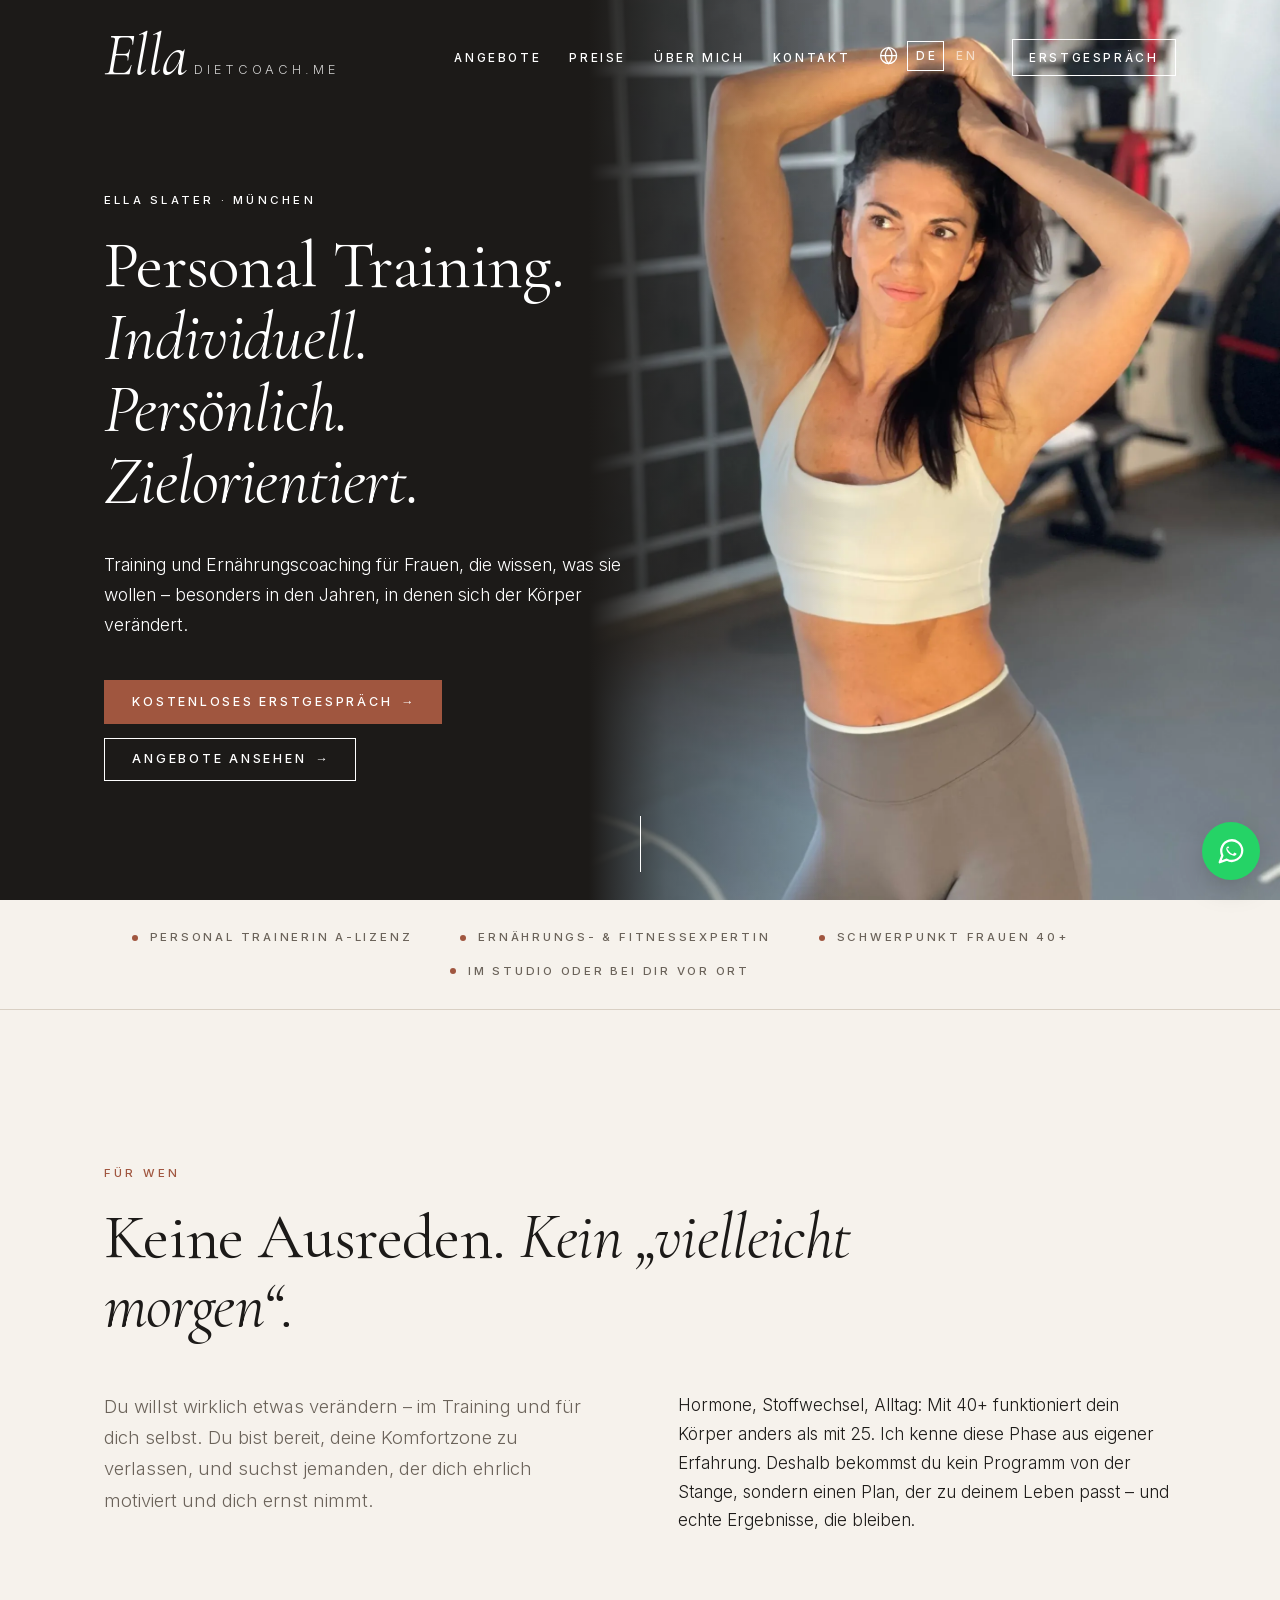
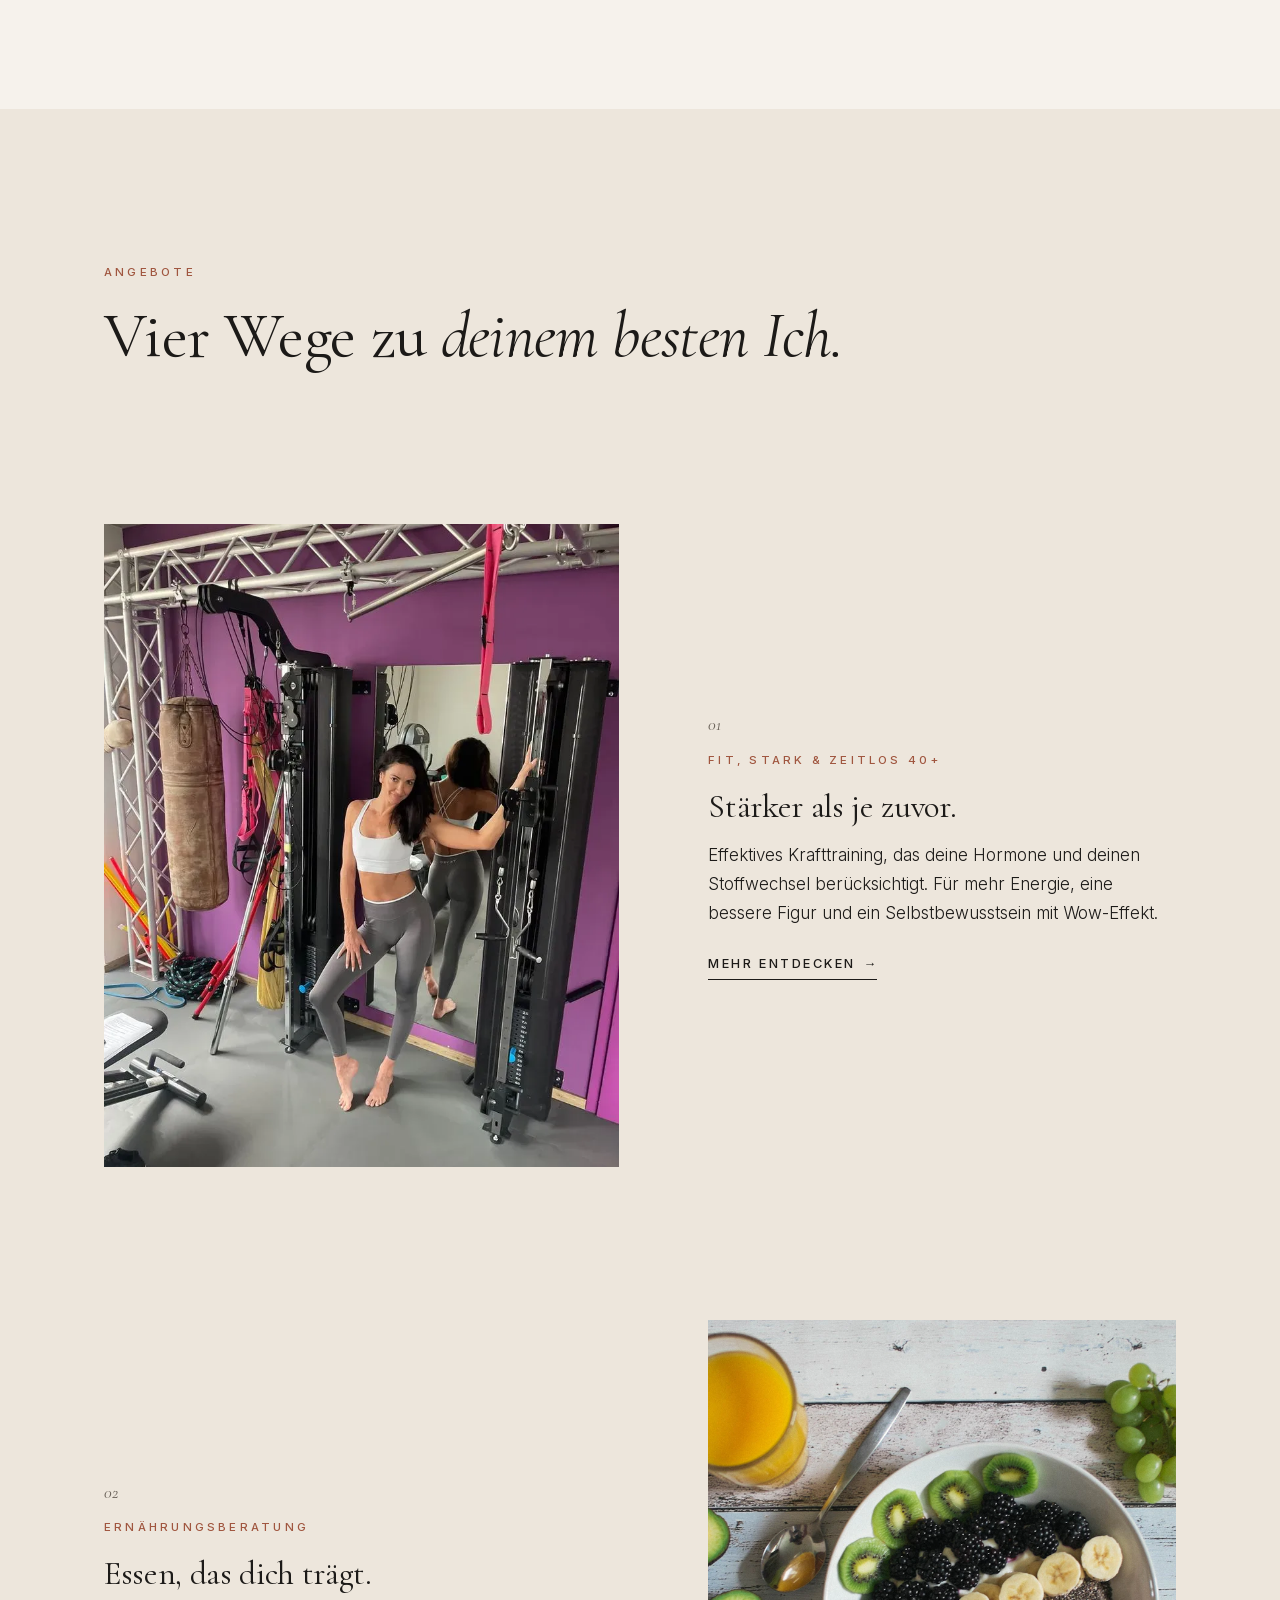
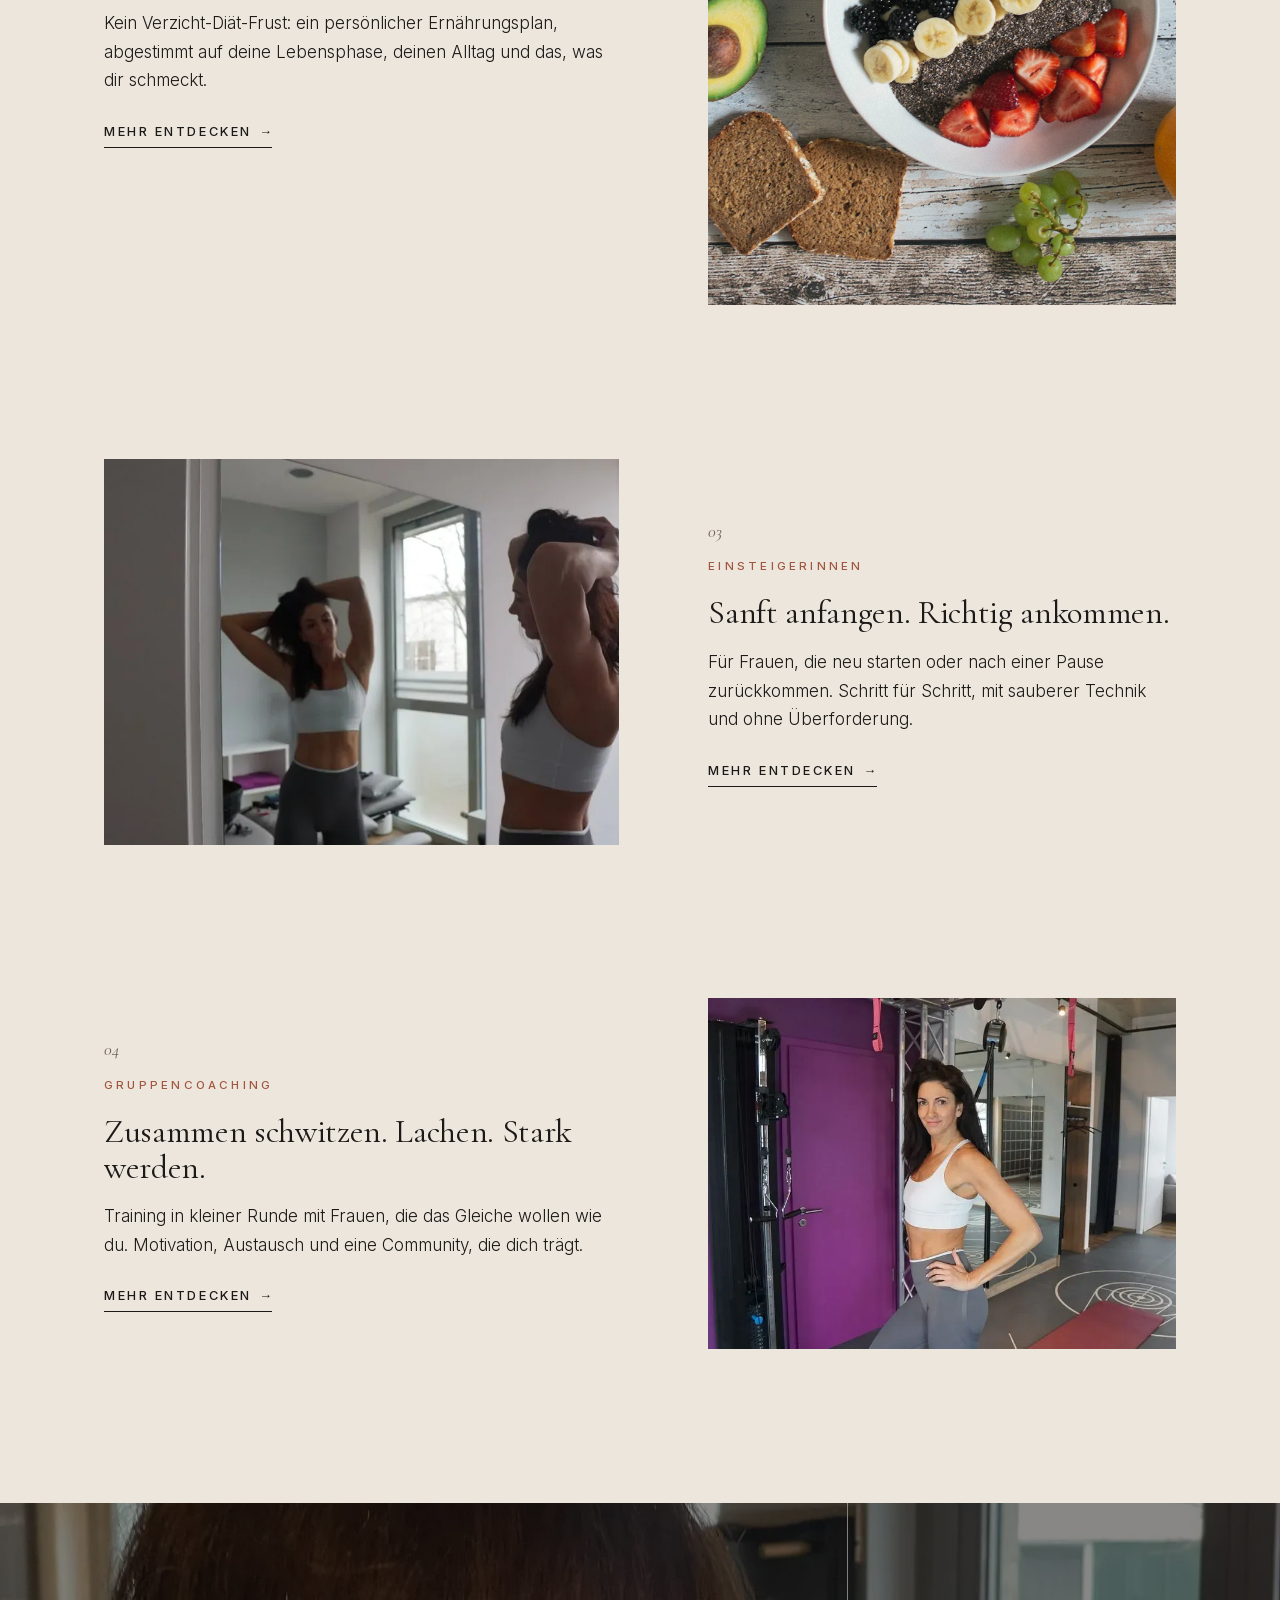
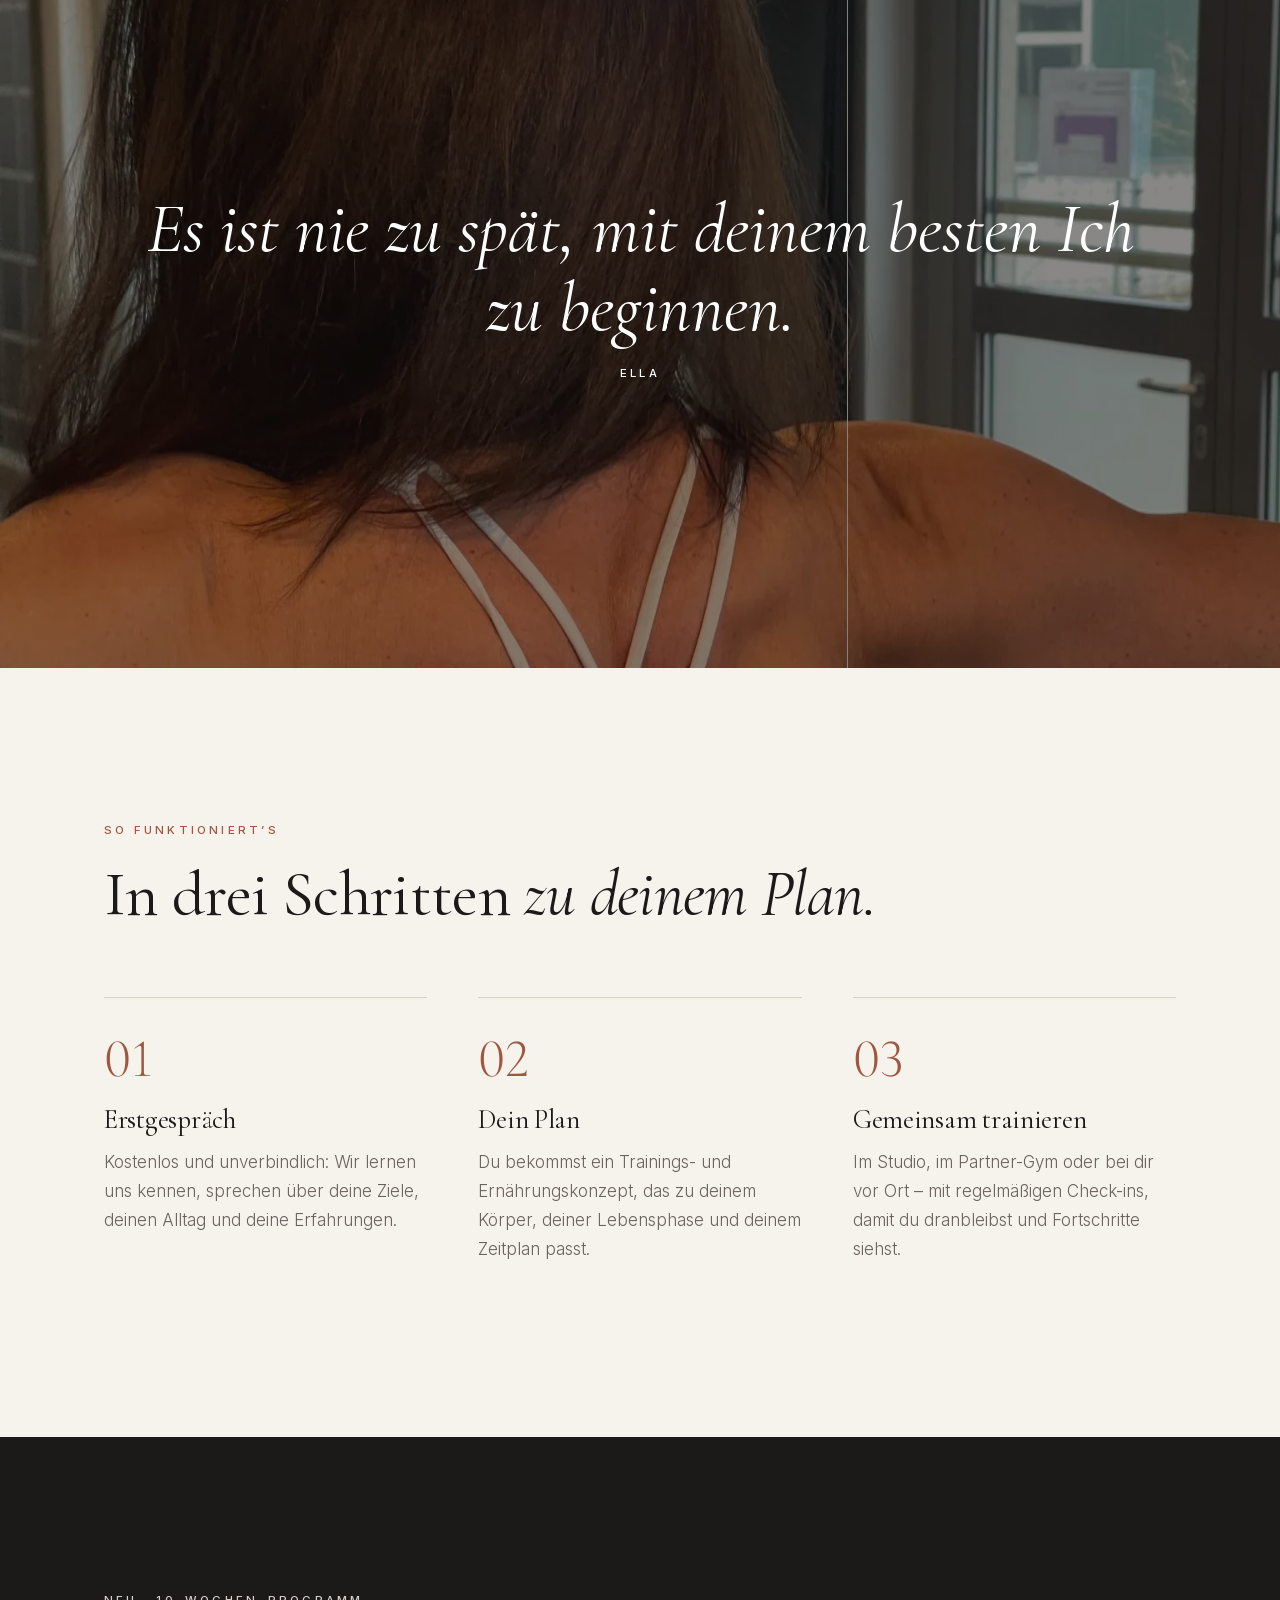
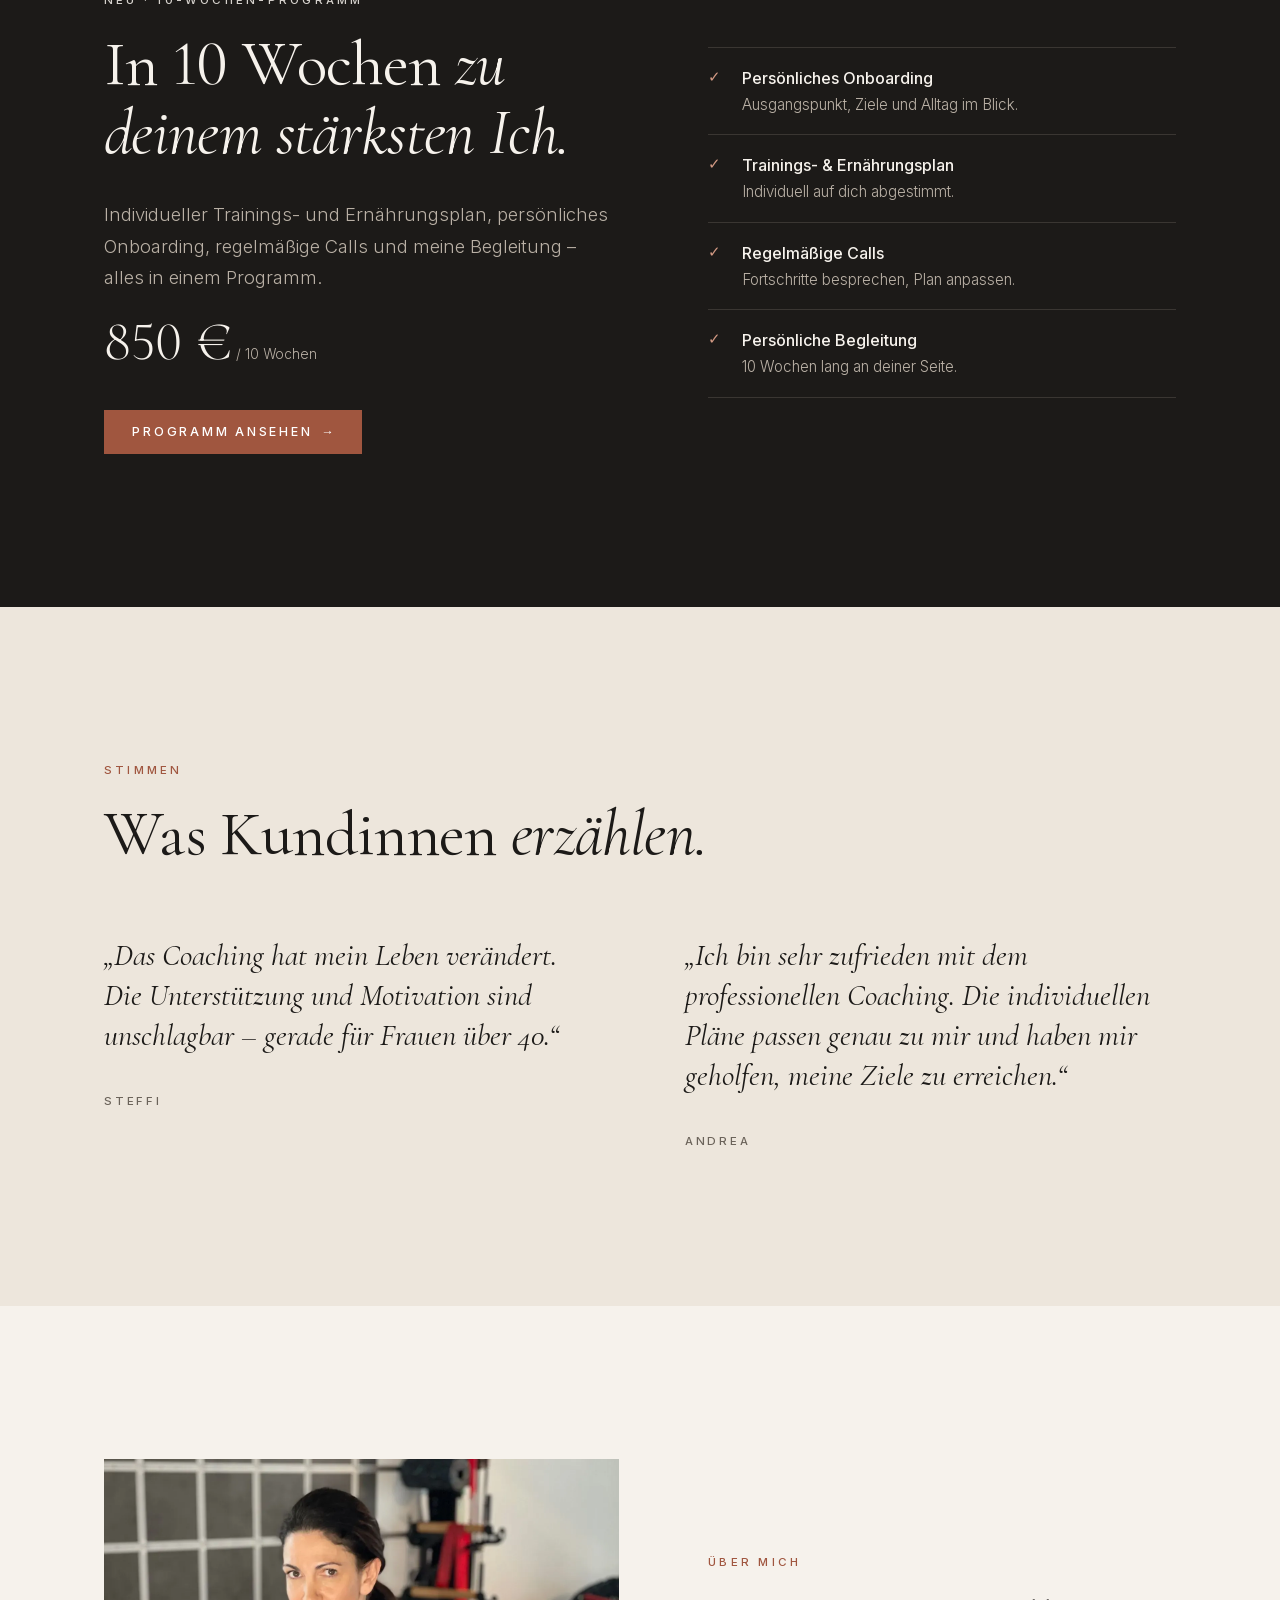
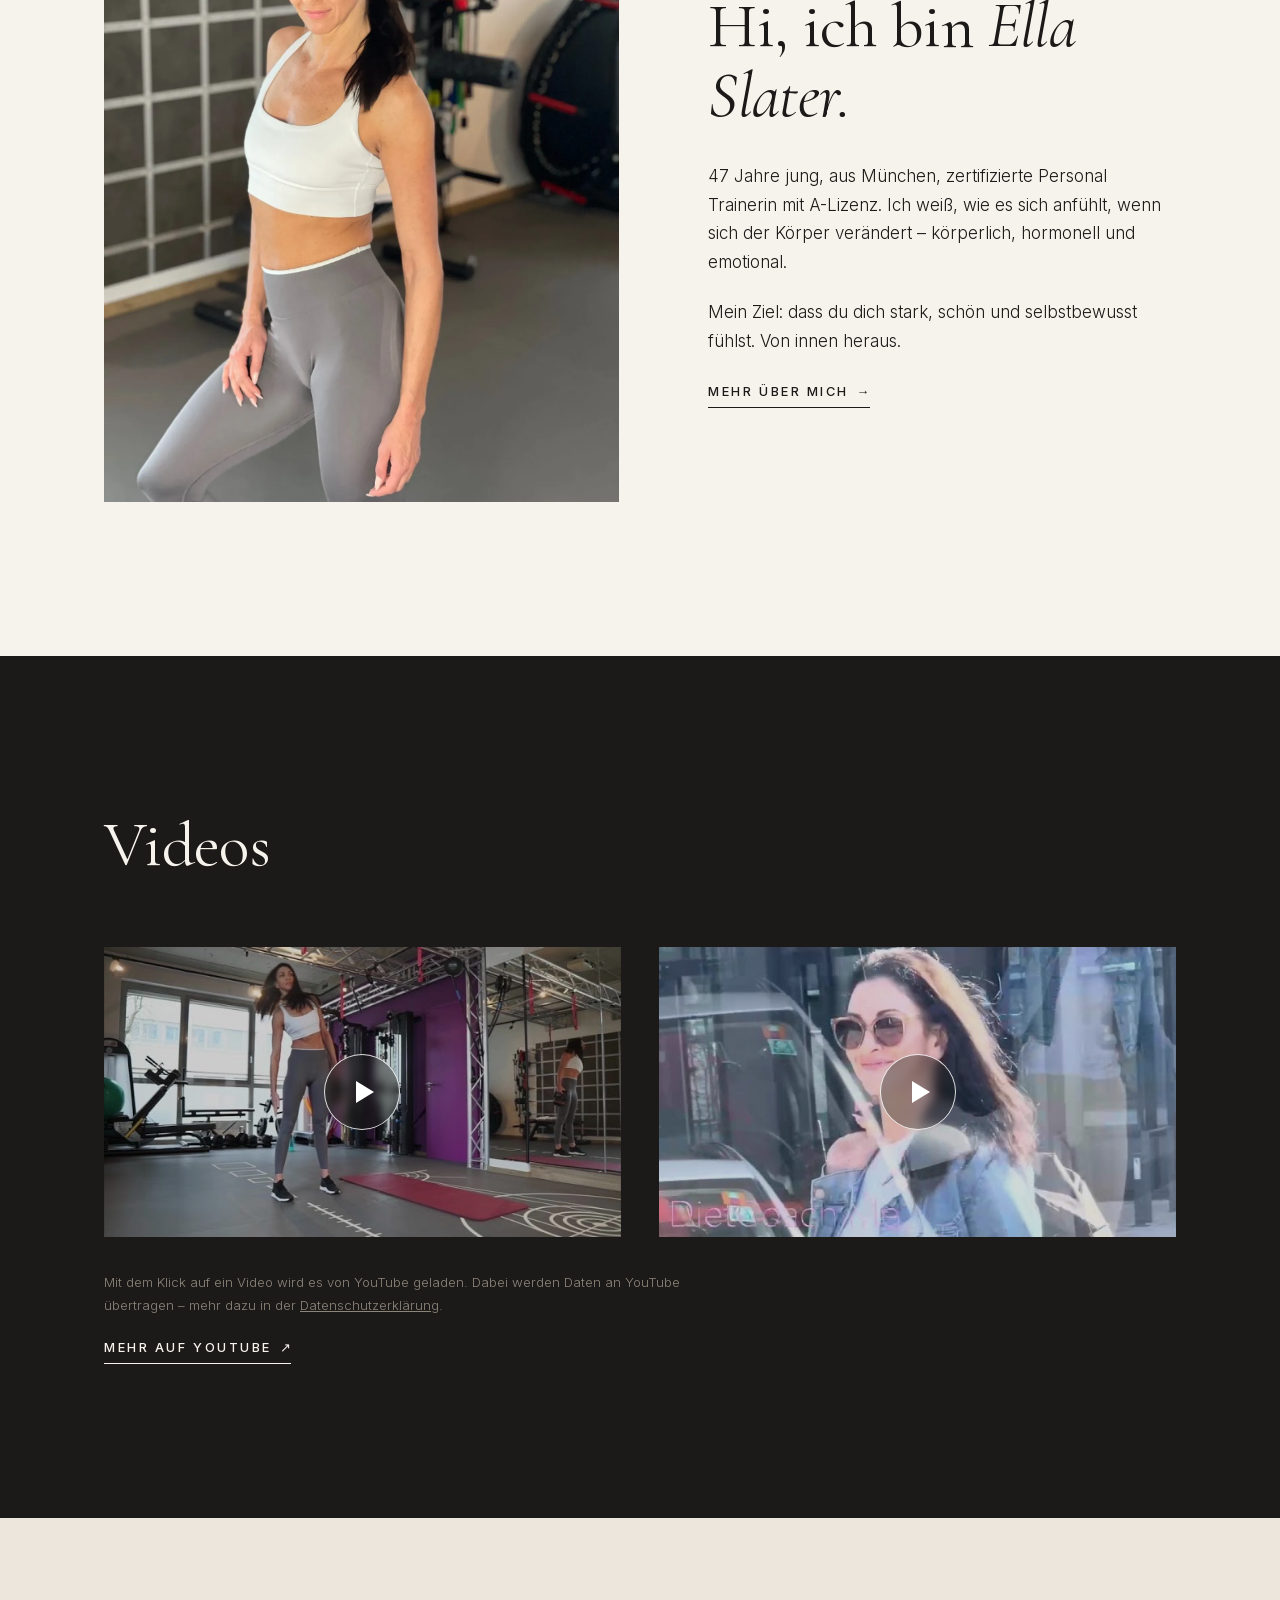
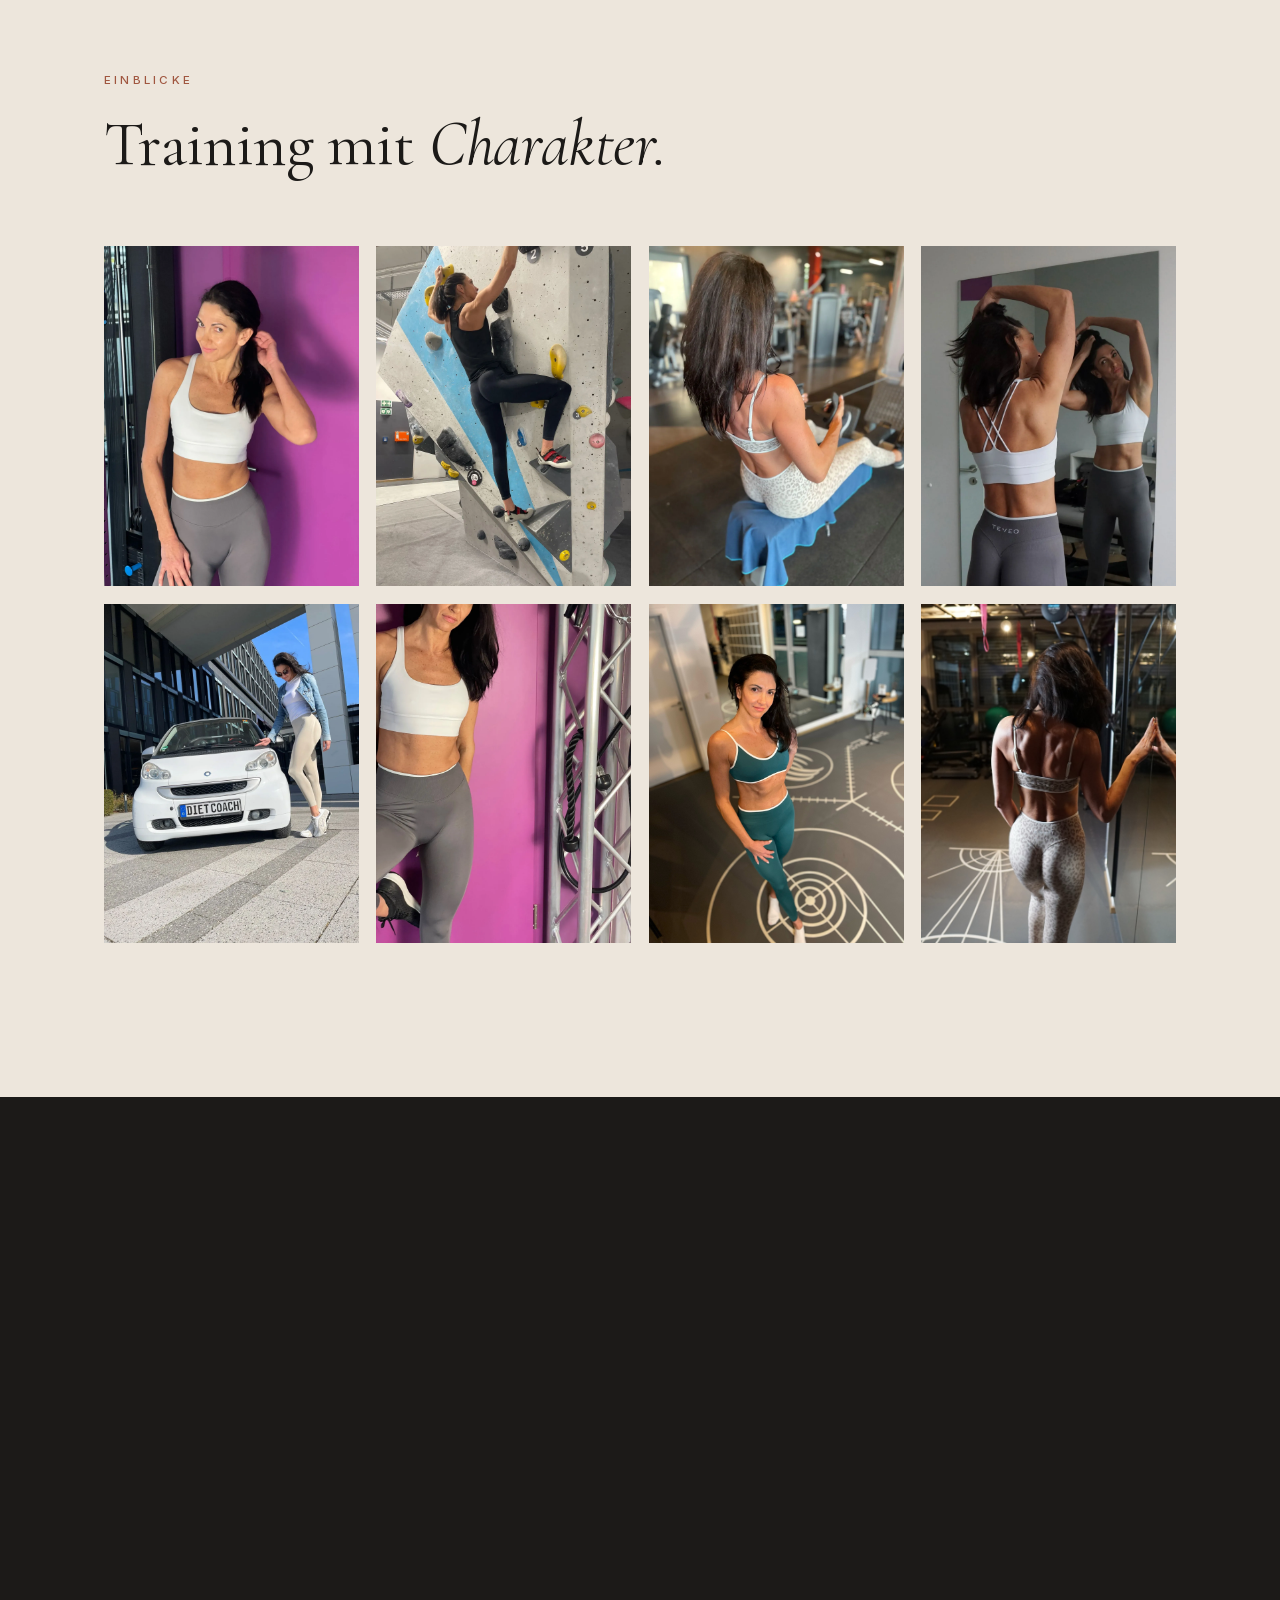
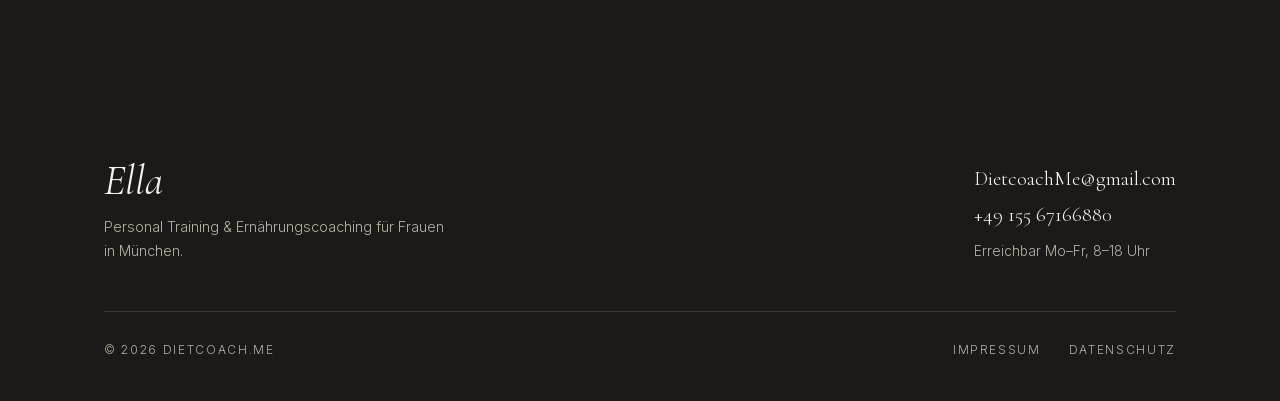
==== commit 76afd3ce: "Sprachumschalter: Weltkugel, aktive Sprache umrandet Co-Authored-By: Claude Opus 5.5 <noreply@anthro" ====
--- a/index.html
+++ b/index.html
@@ -51,7 +51,7 @@
         <li><a href="angebote.html#preise">Preise</a></li>
         <li><a href="ueber-mich.html">Über mich</a></li>
         <li><a href="angebote.html#anfrage">Kontakt</a></li>
-        <li class="lang"><a href="index.html" class="is-active" aria-current="true" aria-label="Deutsch">DE</a><a href="en/index.html" hreflang="en" lang="en" aria-label="English">EN</a></li>
+        <li class="lang"><svg class="lang__icon" viewBox="0 0 24 24" fill="none" stroke="currentColor" stroke-width="1.5" aria-hidden="true"><circle cx="12" cy="12" r="9"/><path d="M3 12h18M12 3c2.5 2.6 3.8 5.6 3.8 9s-1.3 6.4-3.8 9c-2.5-2.6-3.8-5.6-3.8-9S9.5 5.6 12 3z"/></svg><a href="index.html" class="is-active" aria-current="true" aria-label="Deutsch">DE</a><a href="en/index.html" hreflang="en" lang="en" aria-label="English">EN</a></li>
         <li><a class="nav-cta" href="angebote.html#anfrage" data-booking><span>Erstgespräch</span></a></li>
       </ul>
     </nav>
--- a/css/style.css
+++ b/css/style.css
@@ -183,7 +183,7 @@
 .logo span { font-style: normal; font-family: var(--sans); font-size: clamp(.72rem, 1vw, .92rem); letter-spacing: .3em; text-transform: uppercase; margin-left: .5em; opacity: .8; }
 .site-header.is-solid .logo { font-size: clamp(2.4rem, 3.2vw, 3rem); }
 
-.nav ul { display: flex; align-items: center; gap: clamp(20px, 3vw, 2.5rem); list-style: none; margin: 0; padding: 0; }
+.nav ul { display: flex; align-items: center; gap: clamp(18px, 2.2vw, 2rem); list-style: none; margin: 0; padding: 0; }
 .nav a {
   font-size: .74rem;
   font-weight: 500;
@@ -197,11 +197,11 @@
 }
 .nav a:hover, .nav a[aria-current="page"] { border-bottom-color: currentColor; }
 .nav .nav-cta { border: 1px solid currentColor; padding: .9em 1.4em; }
-.nav .lang { display: flex; }
-.nav .lang a { opacity: .55; transition: opacity .3s; }
-.nav .lang a:hover, .nav .lang a.is-active { opacity: 1; }
-.nav .lang a + a { margin-left: .7em; }
-.nav .lang a + a::before { content: "|"; display: inline-block; margin-right: .9em; opacity: .5; }
+.nav .lang { display: flex; align-items: center; gap: .2em; }
+.nav .lang__icon { width: 1.25em; height: 1.25em; margin-right: .25em; }
+.nav .lang a { opacity: .6; border: 1px solid transparent; padding: .35em .45em .35em .67em; transition: opacity .3s, border-color .3s; }
+.nav .lang a:hover { opacity: 1; border-bottom-color: transparent; }
+.nav .lang a.is-active { opacity: 1; border-color: currentColor; }
 .nav .nav-cta:hover { background: currentColor; }
 .nav .nav-cta:hover span { color: var(--ink); }
 .site-header.is-solid .nav .nav-cta:hover span, .site-header--light .nav .nav-cta:hover span { color: var(--bg); }
@@ -218,7 +218,7 @@
 }
 .nav-toggle span { display: block; height: 1px; background: currentColor; margin: 7px 0; transition: transform .3s, opacity .3s; }
 
-@media (max-width: 1080px) {
+@media (max-width: 1180px) {
   .nav-toggle { display: block; position: relative; z-index: 2; }
   .nav {
     position: fixed;
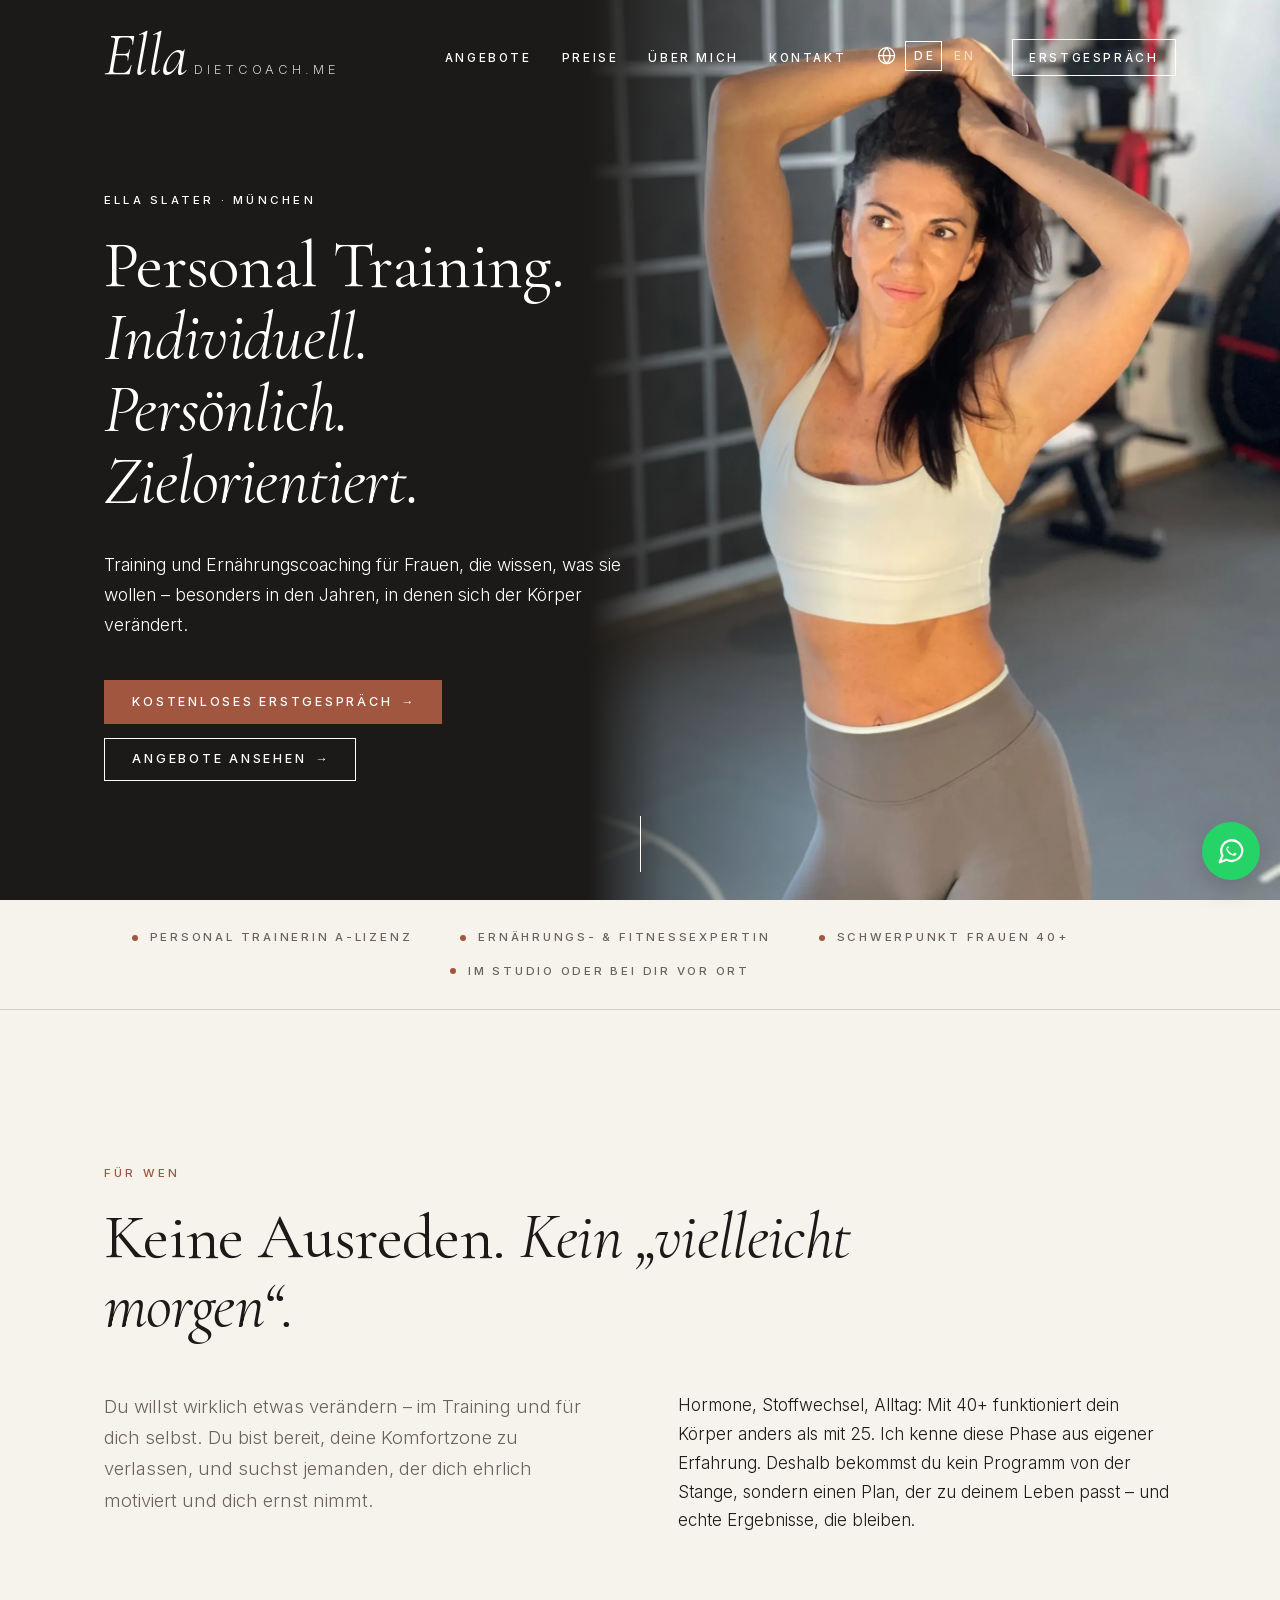
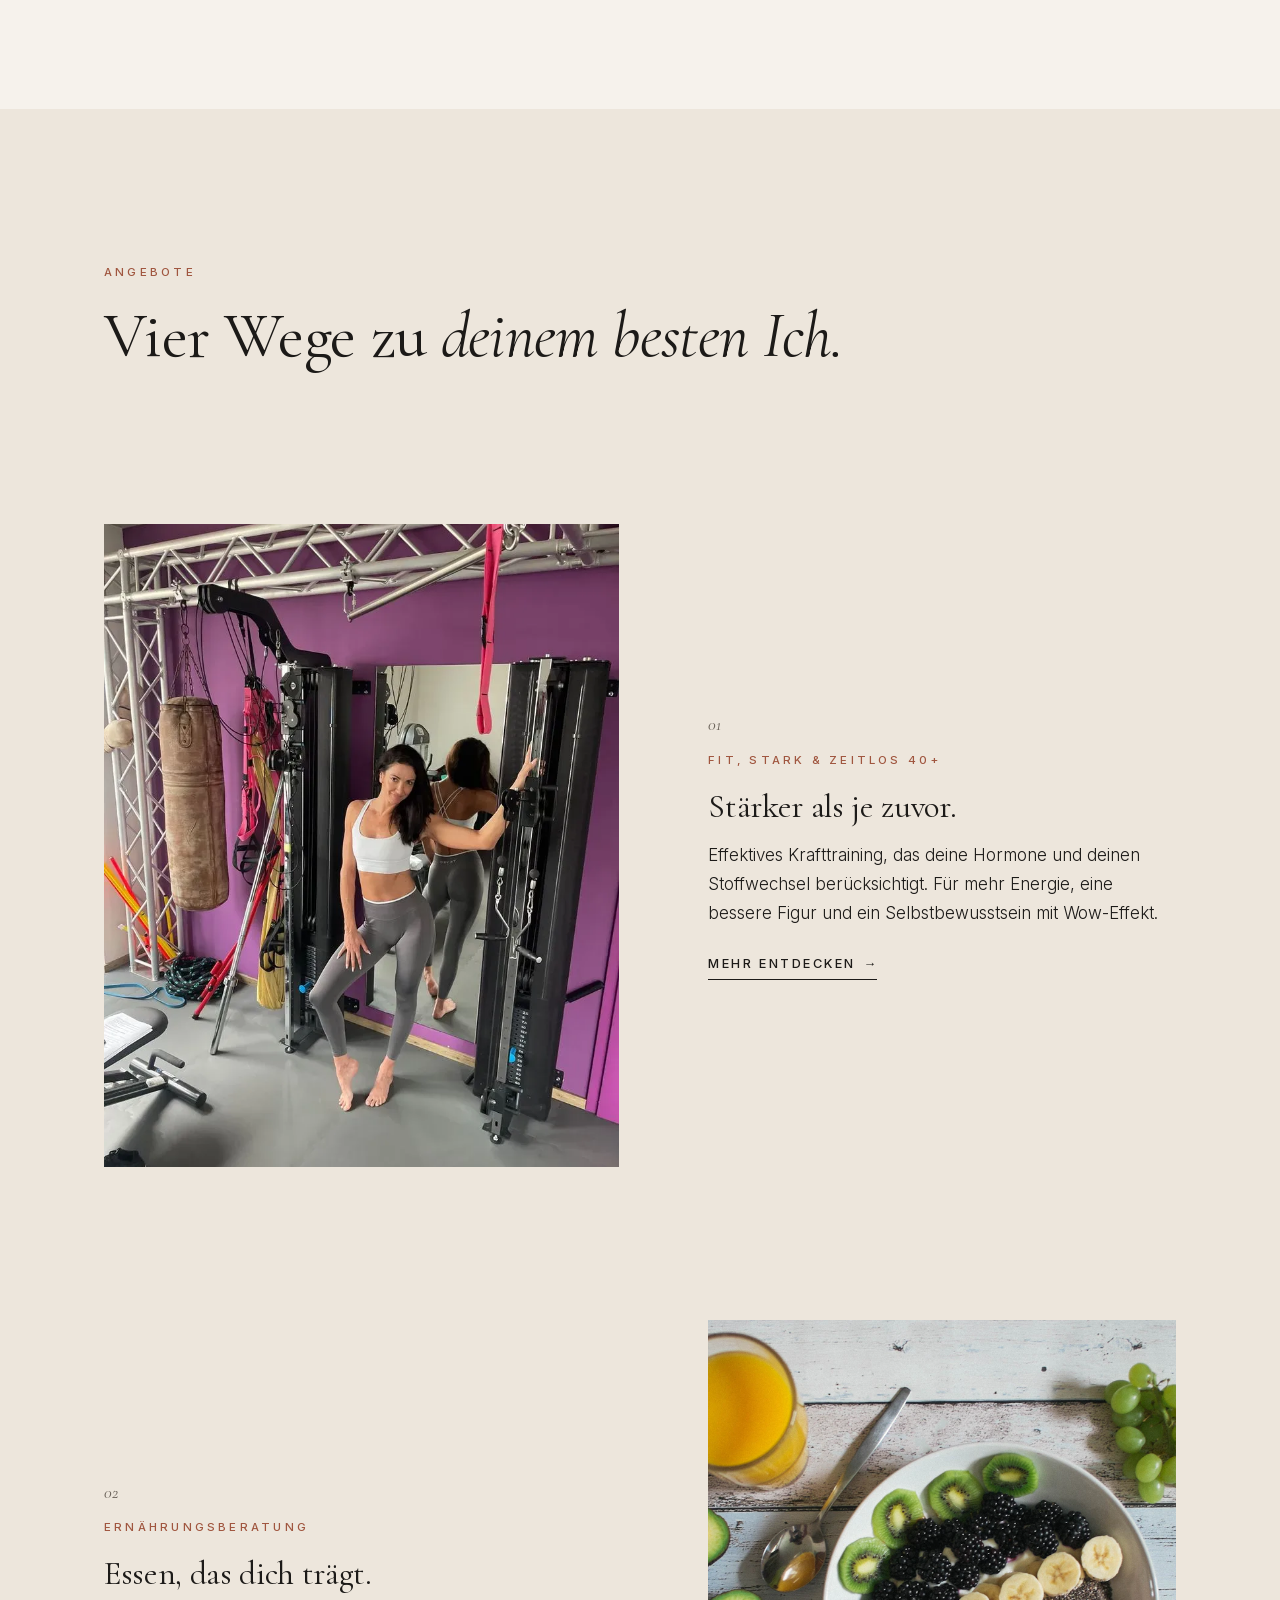
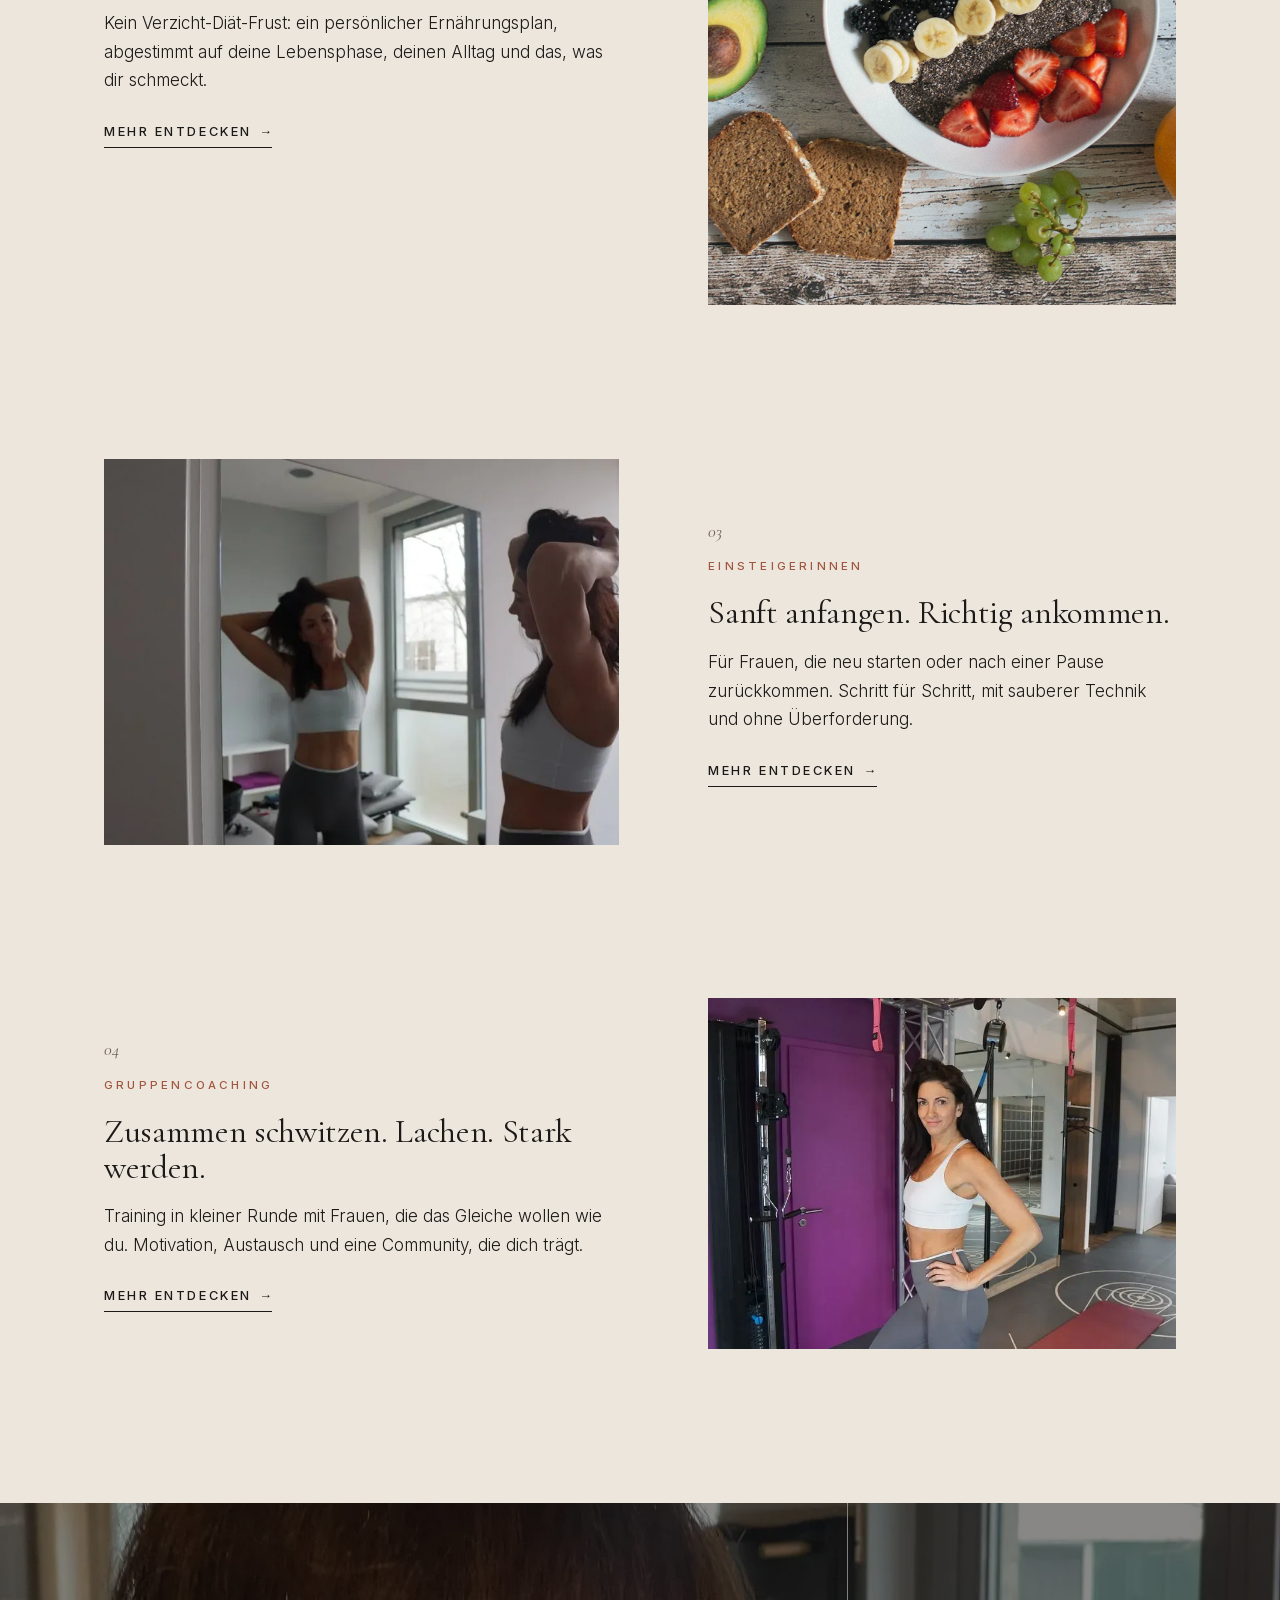
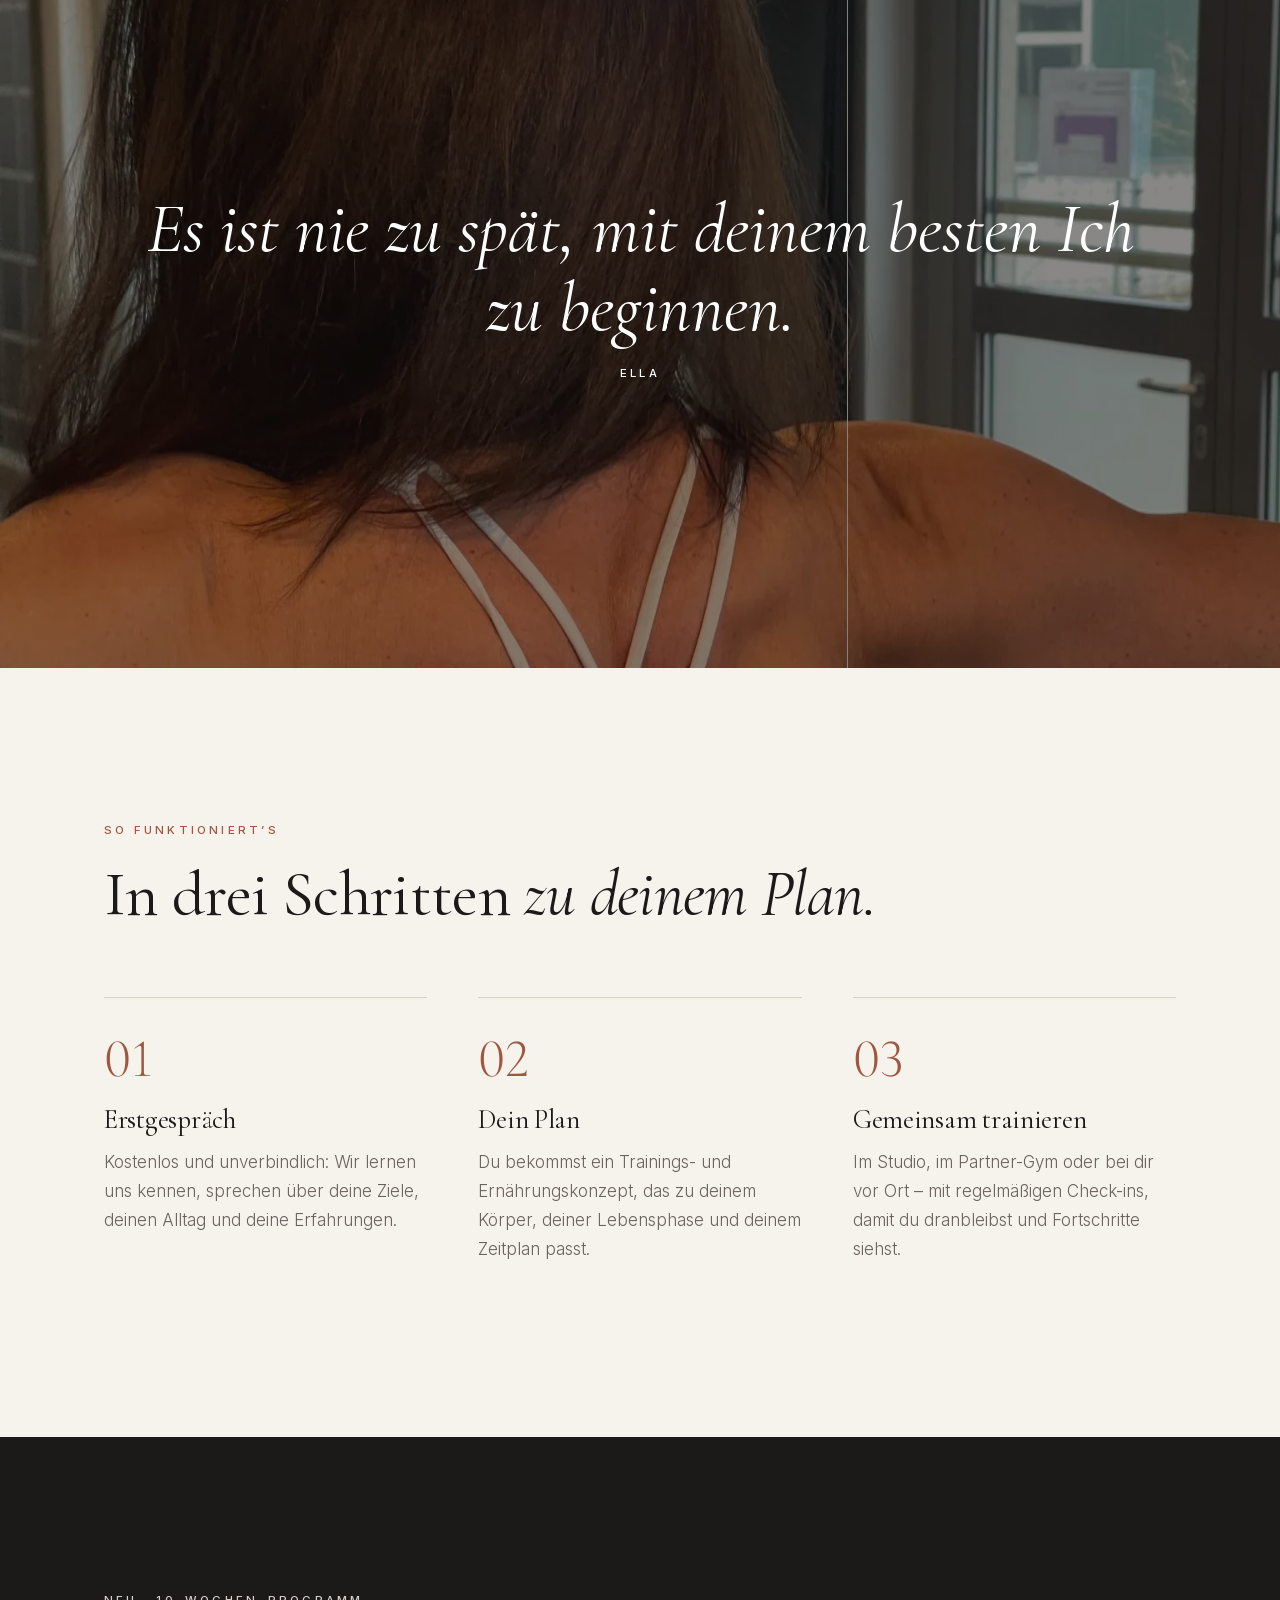
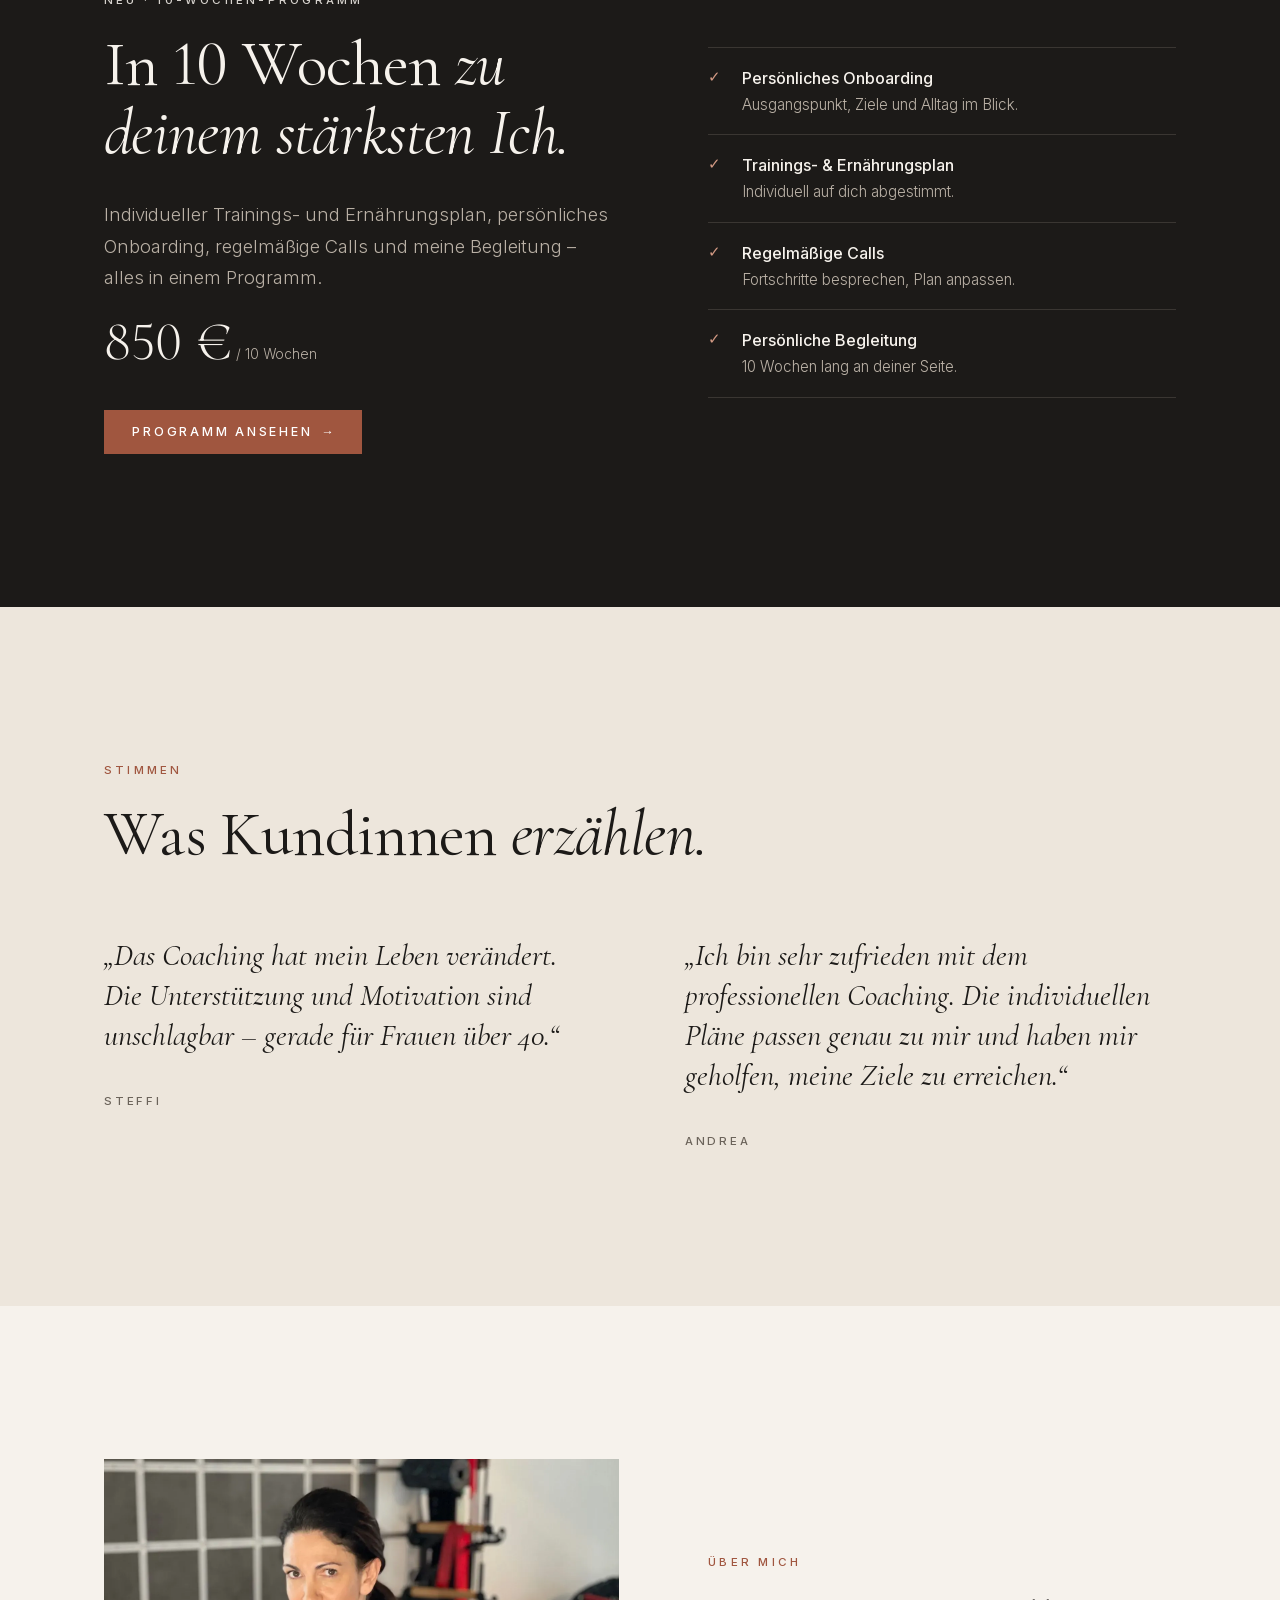
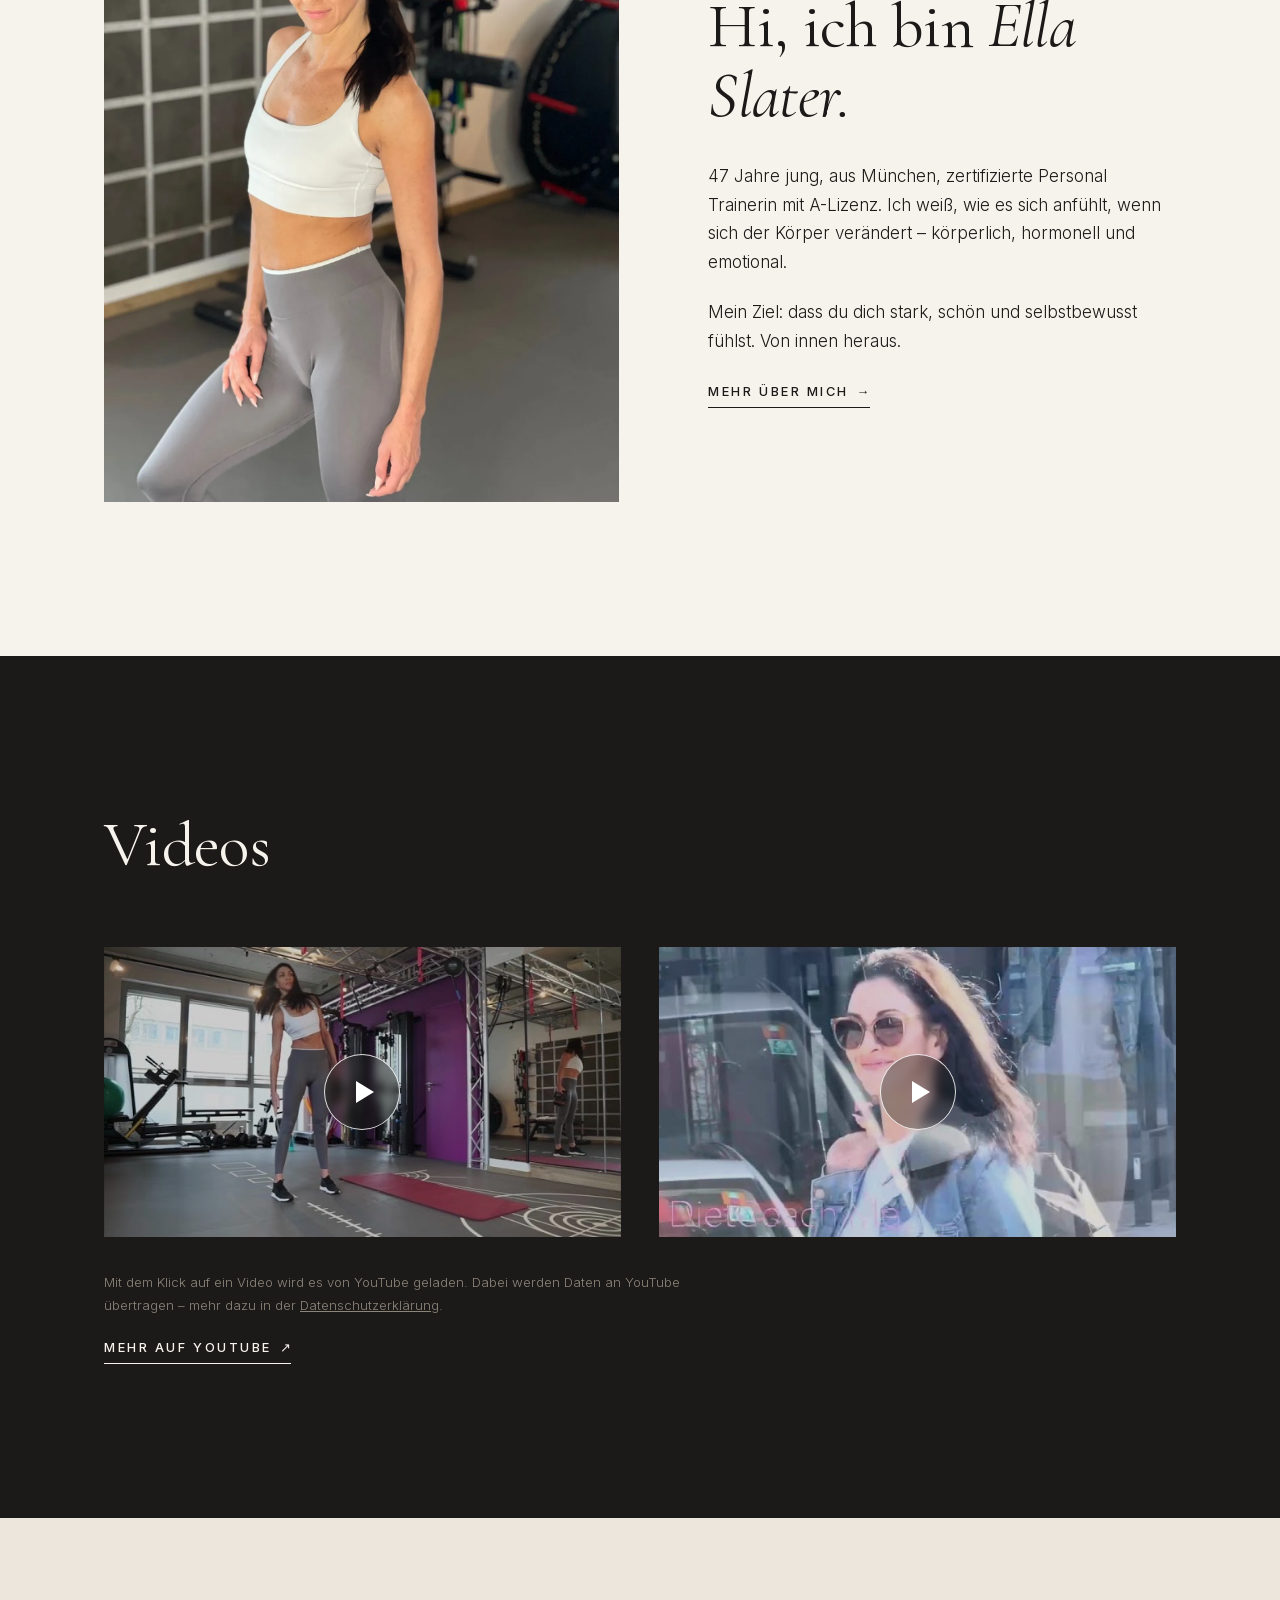
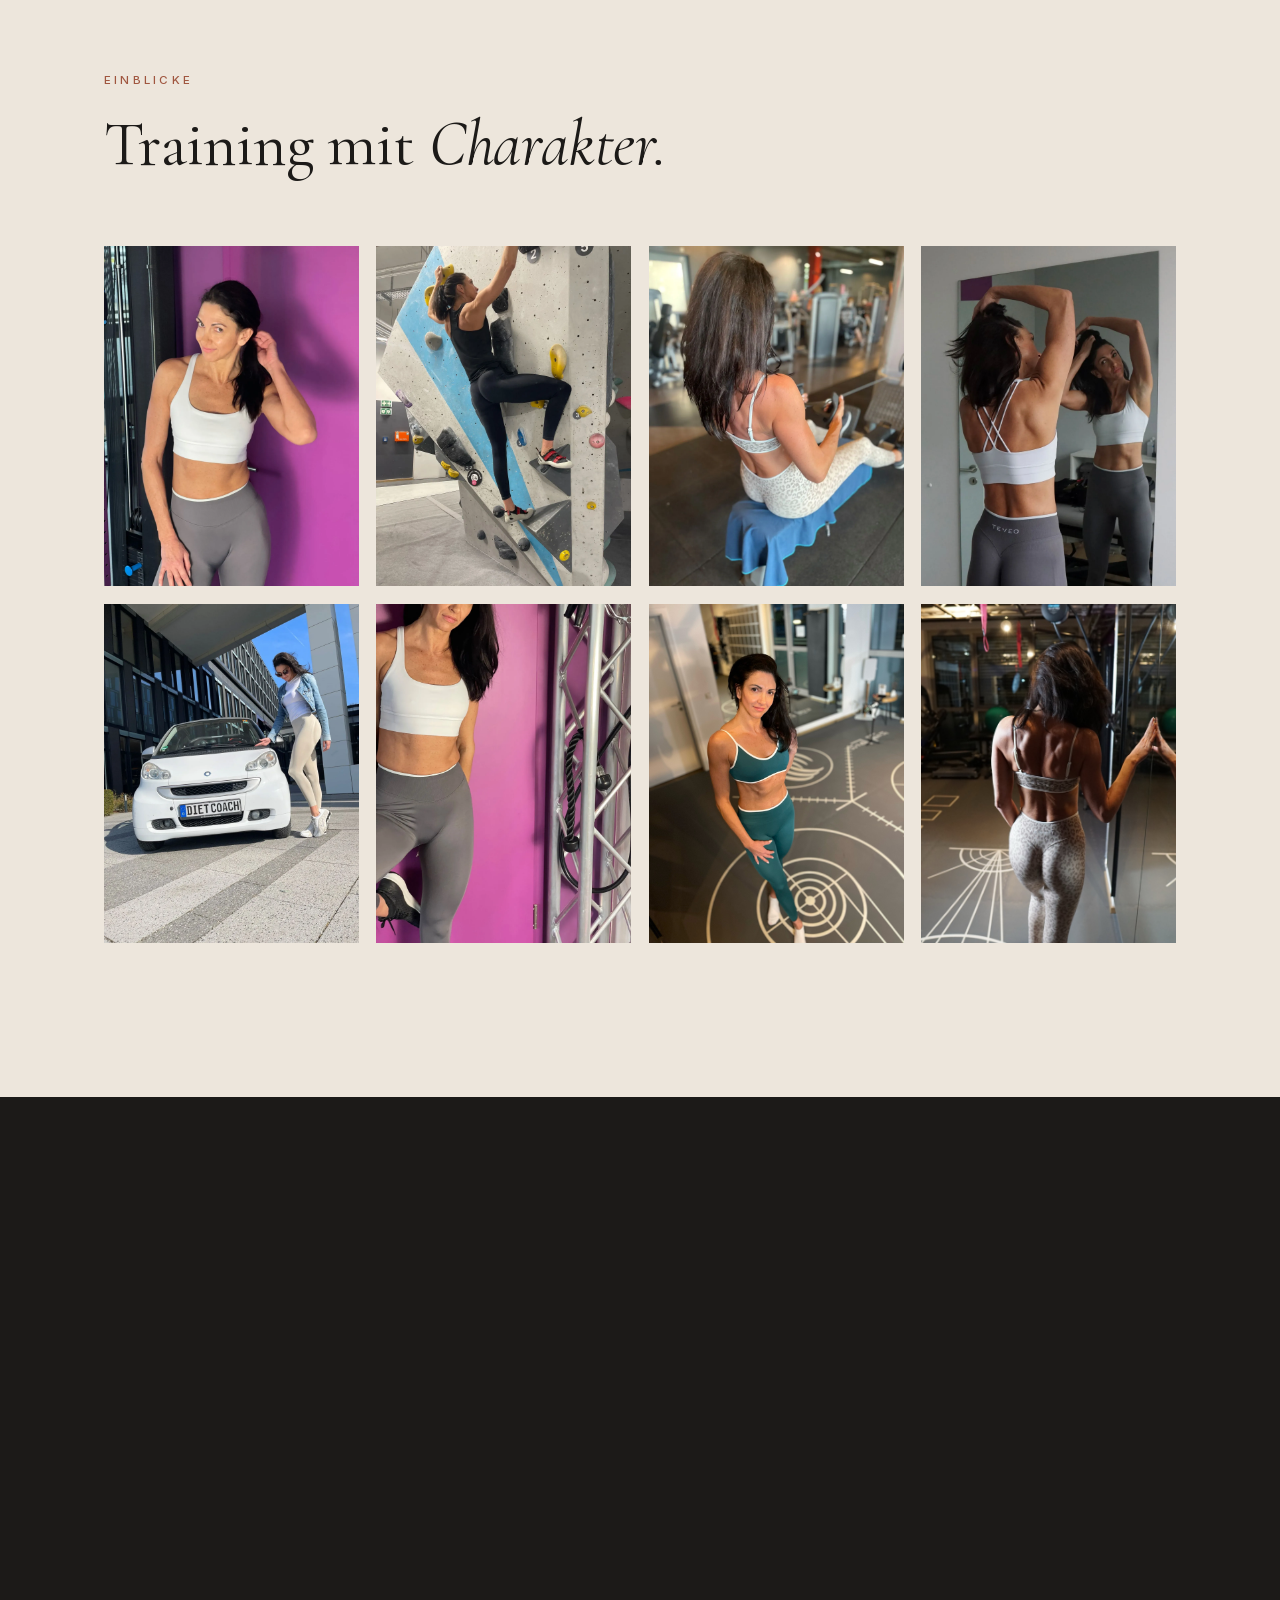
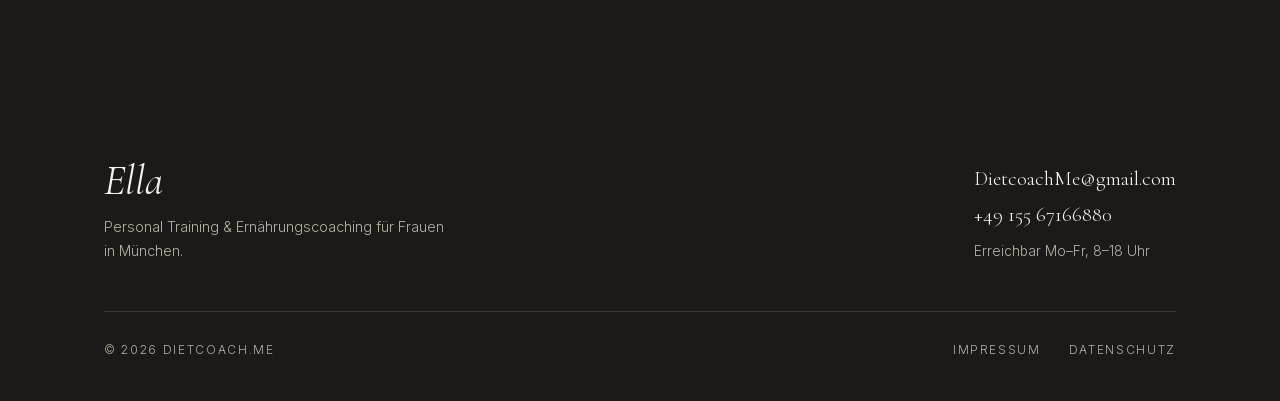
==== commit 9fbe50ac: "Kopfzeile: Logo bricht nicht mehr um, Menü rückt bei längeren (übersetzten) Texten zusammen Co-Autho" ====
--- a/index.html
+++ b/index.html
@@ -43,7 +43,7 @@
 
 <header class="site-header">
   <div class="wrap">
-    <a class="logo" href="index.html" aria-label="DietCoach.me – Startseite">Ella<span>DietCoach.me</span></a>
+    <a class="logo" translate="no" href="index.html" aria-label="DietCoach.me – Startseite">Ella<span>DietCoach.me</span></a>
     <button class="nav-toggle" aria-expanded="false" aria-controls="nav" aria-label="Menü öffnen"><span></span><span></span><span></span></button>
     <nav class="nav" id="nav" aria-label="Hauptnavigation">
       <ul>
@@ -51,7 +51,7 @@
         <li><a href="angebote.html#preise">Preise</a></li>
         <li><a href="ueber-mich.html">Über mich</a></li>
         <li><a href="angebote.html#anfrage">Kontakt</a></li>
-        <li class="lang"><svg class="lang__icon" viewBox="0 0 24 24" fill="none" stroke="currentColor" stroke-width="1.5" aria-hidden="true"><circle cx="12" cy="12" r="9"/><path d="M3 12h18M12 3c2.5 2.6 3.8 5.6 3.8 9s-1.3 6.4-3.8 9c-2.5-2.6-3.8-5.6-3.8-9S9.5 5.6 12 3z"/></svg><a href="index.html" class="is-active" aria-current="true" aria-label="Deutsch">DE</a><a href="en/index.html" hreflang="en" lang="en" aria-label="English">EN</a></li>
+        <li class="lang" translate="no"><svg class="lang__icon" viewBox="0 0 24 24" fill="none" stroke="currentColor" stroke-width="1.5" aria-hidden="true"><circle cx="12" cy="12" r="9"/><path d="M3 12h18M12 3c2.5 2.6 3.8 5.6 3.8 9s-1.3 6.4-3.8 9c-2.5-2.6-3.8-5.6-3.8-9S9.5 5.6 12 3z"/></svg><a href="index.html" class="is-active" aria-current="true" aria-label="Deutsch">DE</a><a href="en/index.html" hreflang="en" lang="en" aria-label="English">EN</a></li>
         <li><a class="nav-cta" href="angebote.html#anfrage" data-booking><span>Erstgespräch</span></a></li>
       </ul>
     </nav>
--- a/css/style.css
+++ b/css/style.css
@@ -160,6 +160,7 @@
   display: flex;
   align-items: center;
   justify-content: space-between;
+  gap: 2rem;
   height: 7rem;
   transition: height .4s;
 }
@@ -178,12 +179,20 @@
   font-style: italic;
   text-decoration: none;
   line-height: 1;
+  white-space: nowrap;
+  flex-shrink: 0;
   transition: font-size .4s;
 }
 .logo span { font-style: normal; font-family: var(--sans); font-size: clamp(.72rem, 1vw, .92rem); letter-spacing: .3em; text-transform: uppercase; margin-left: .5em; opacity: .8; }
 .site-header.is-solid .logo { font-size: clamp(2.4rem, 3.2vw, 3rem); }
 
 .nav ul { display: flex; align-items: center; gap: clamp(18px, 2.2vw, 2rem); list-style: none; margin: 0; padding: 0; }
+/* Breite Bildschirme: Menü darf schrumpfen (z. B. wenn der Browser die Seite übersetzt und die Wörter länger werden) */
+@media (min-width: 1181px) {
+  .nav { flex: 0 1 45.7rem; min-width: 0; }
+  :lang(en) .nav { flex-basis: 47.7rem; }
+  .nav ul { justify-content: space-between; gap: 14px; }
+}
 .nav a {
   font-size: .74rem;
   font-weight: 500;
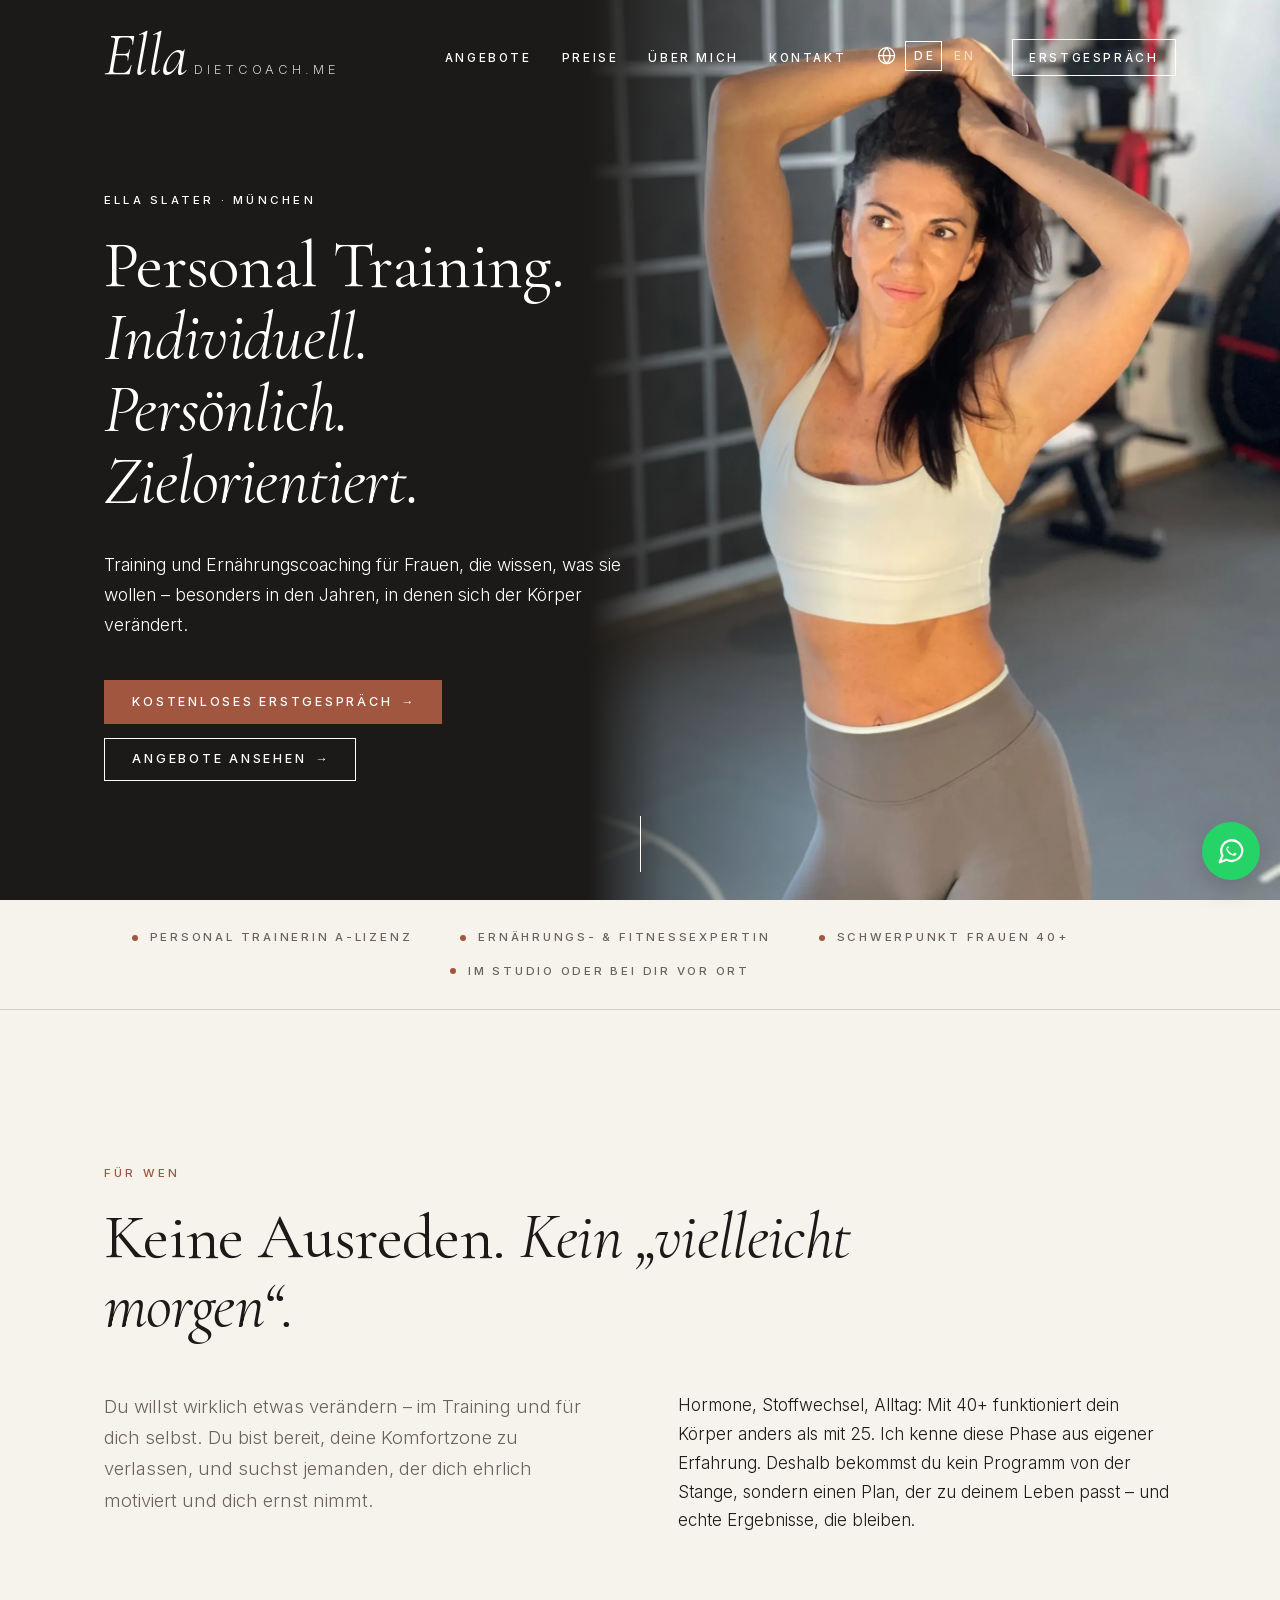
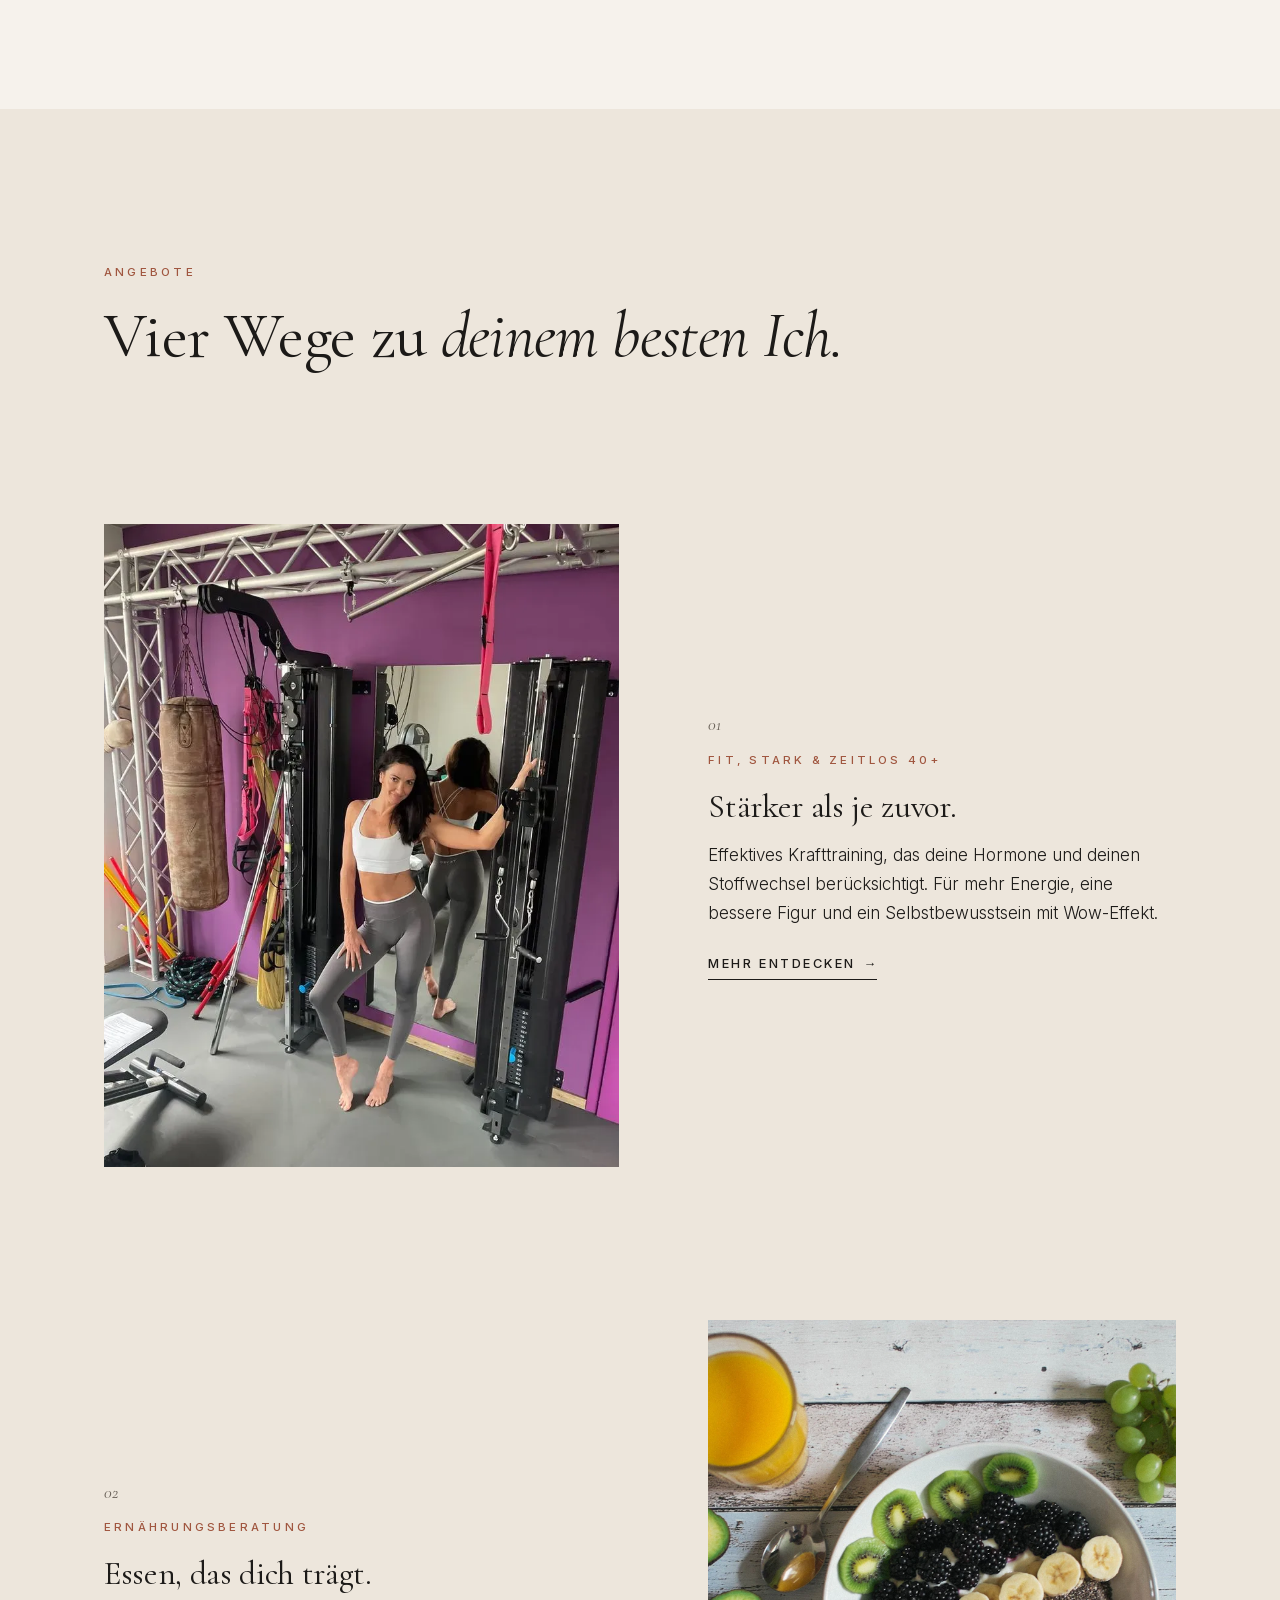
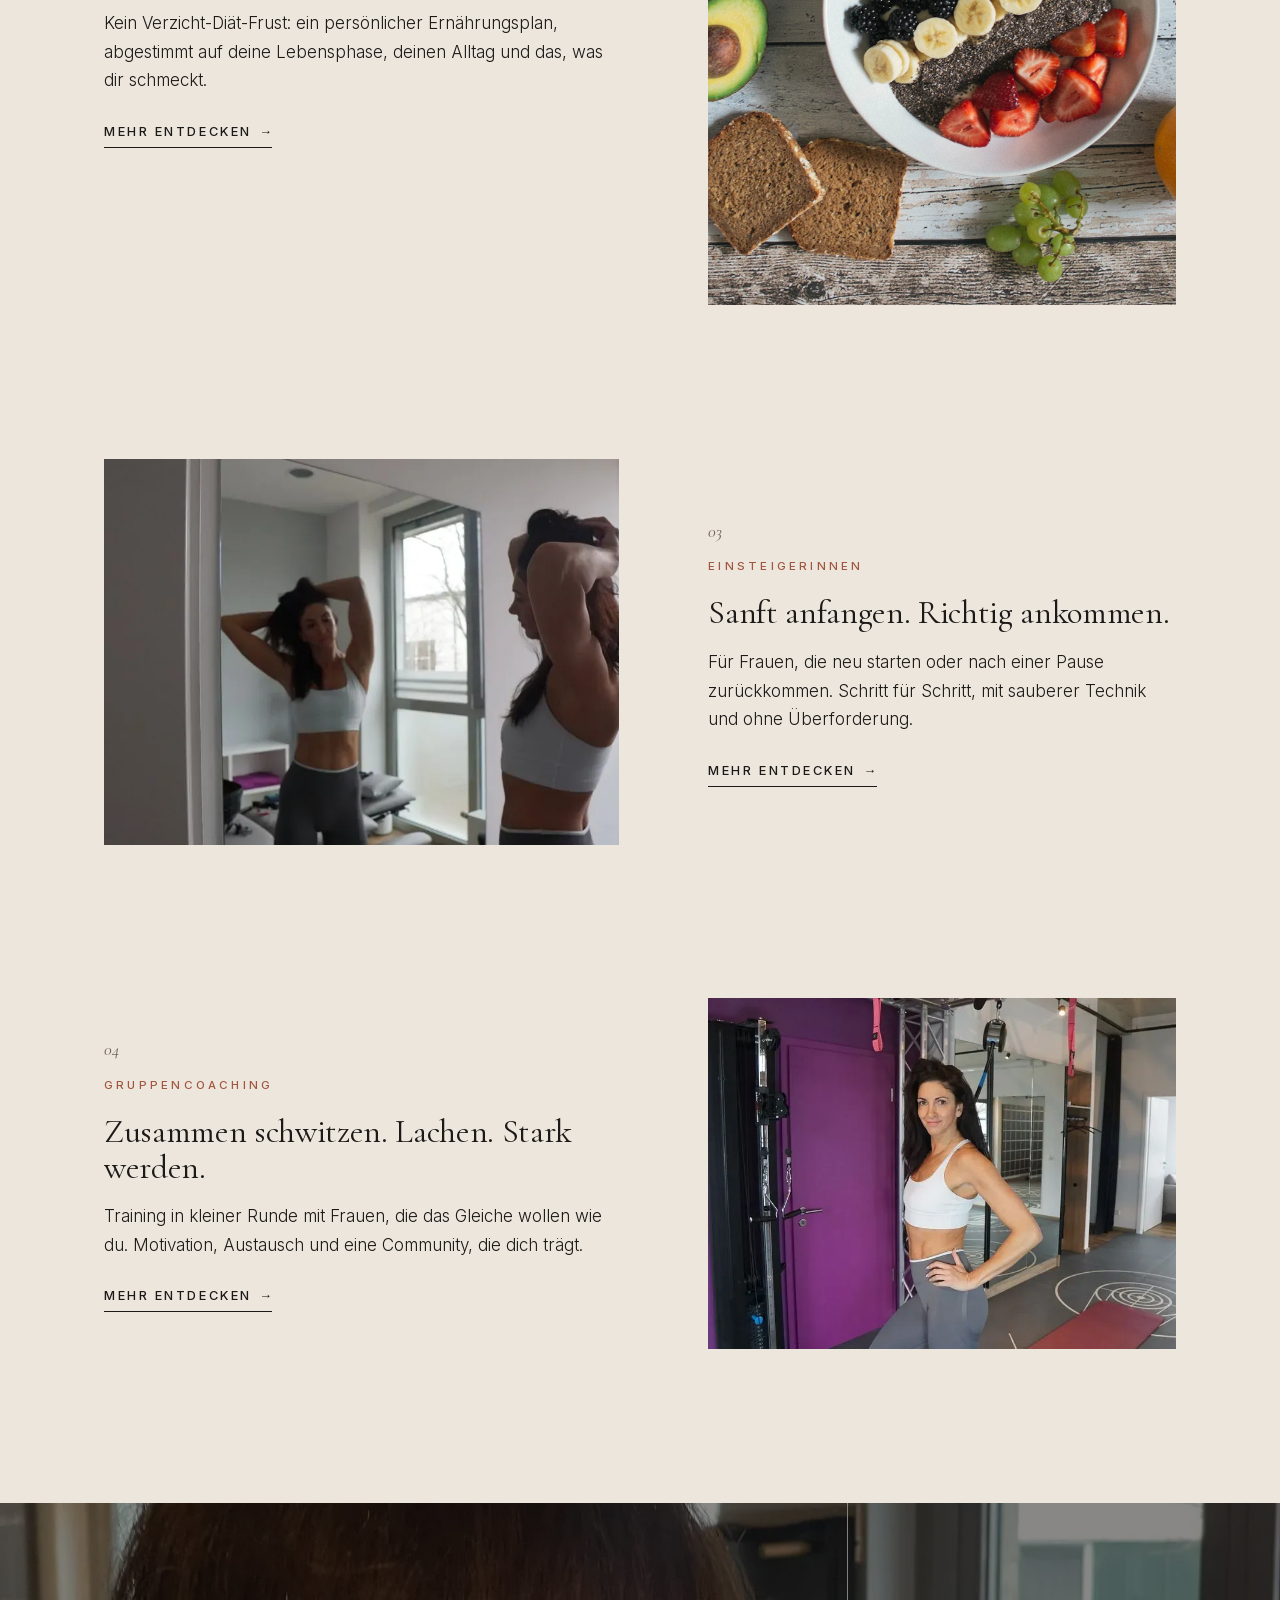
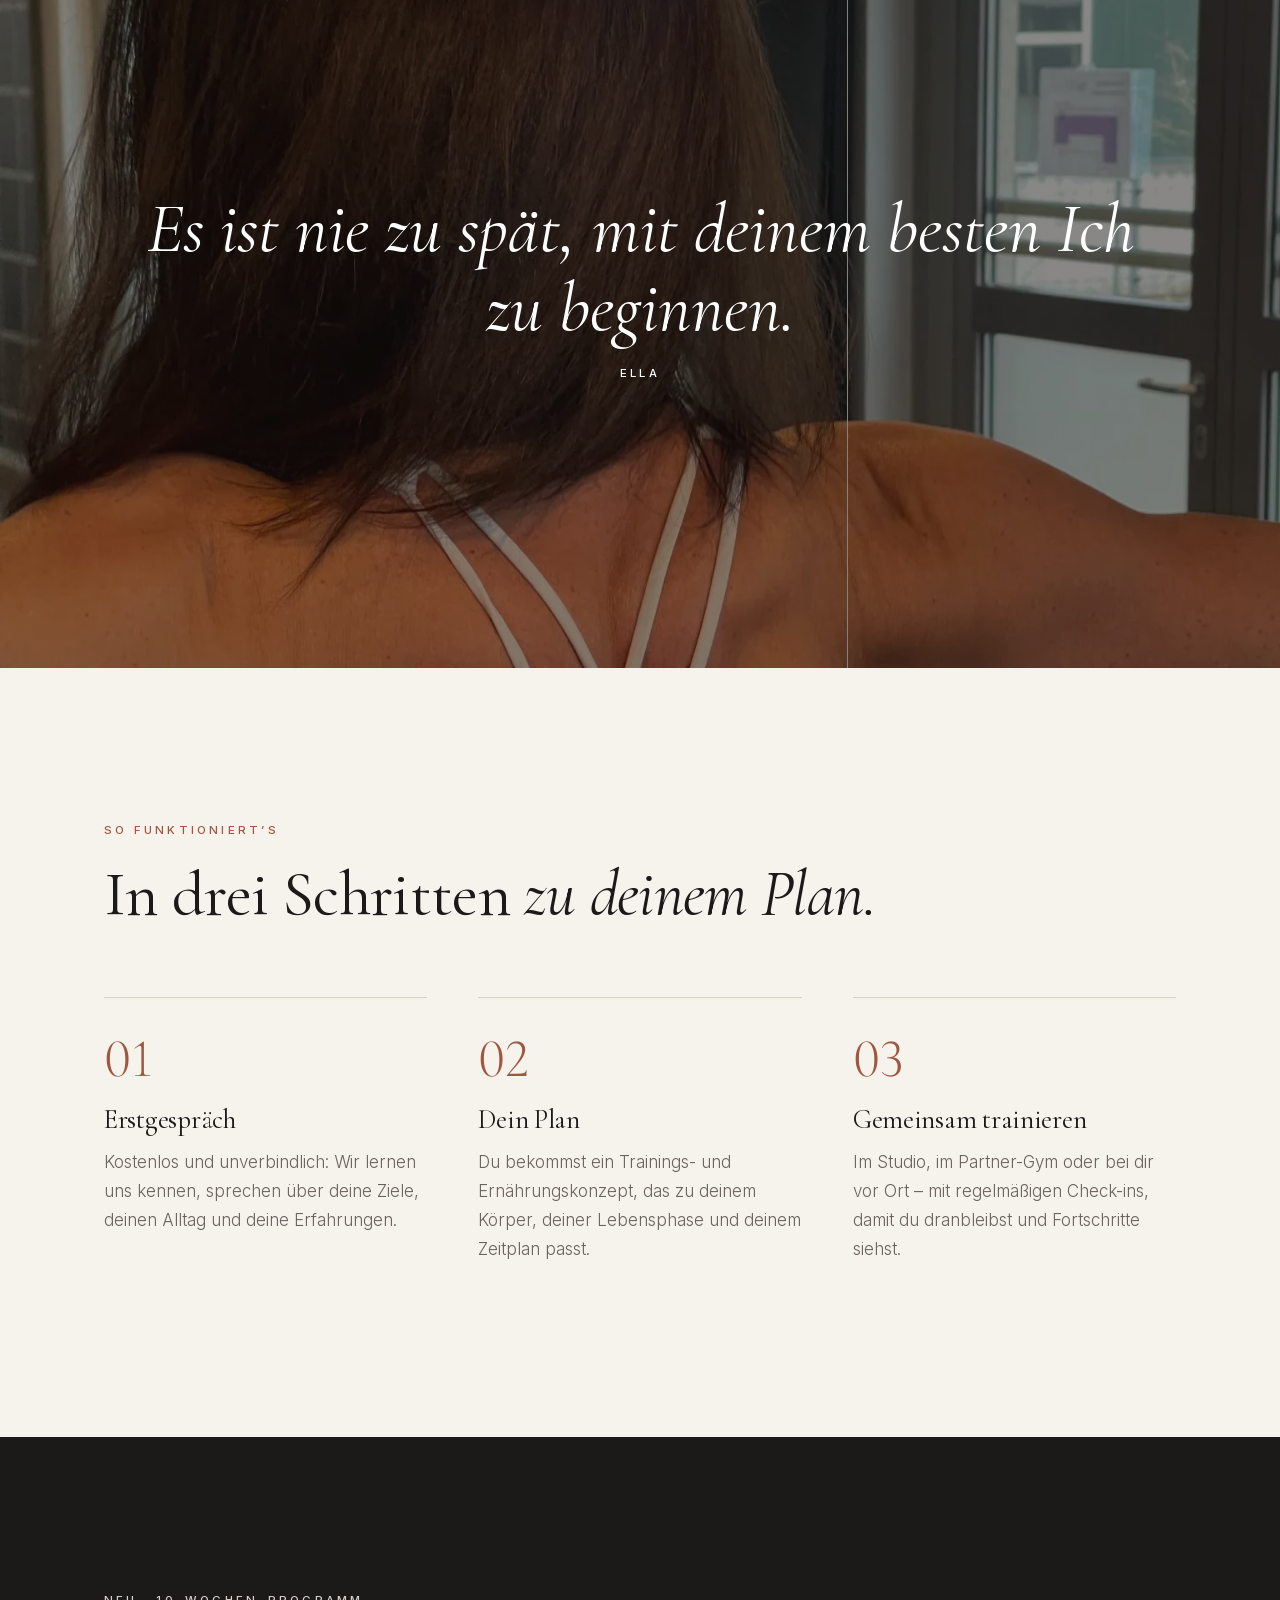
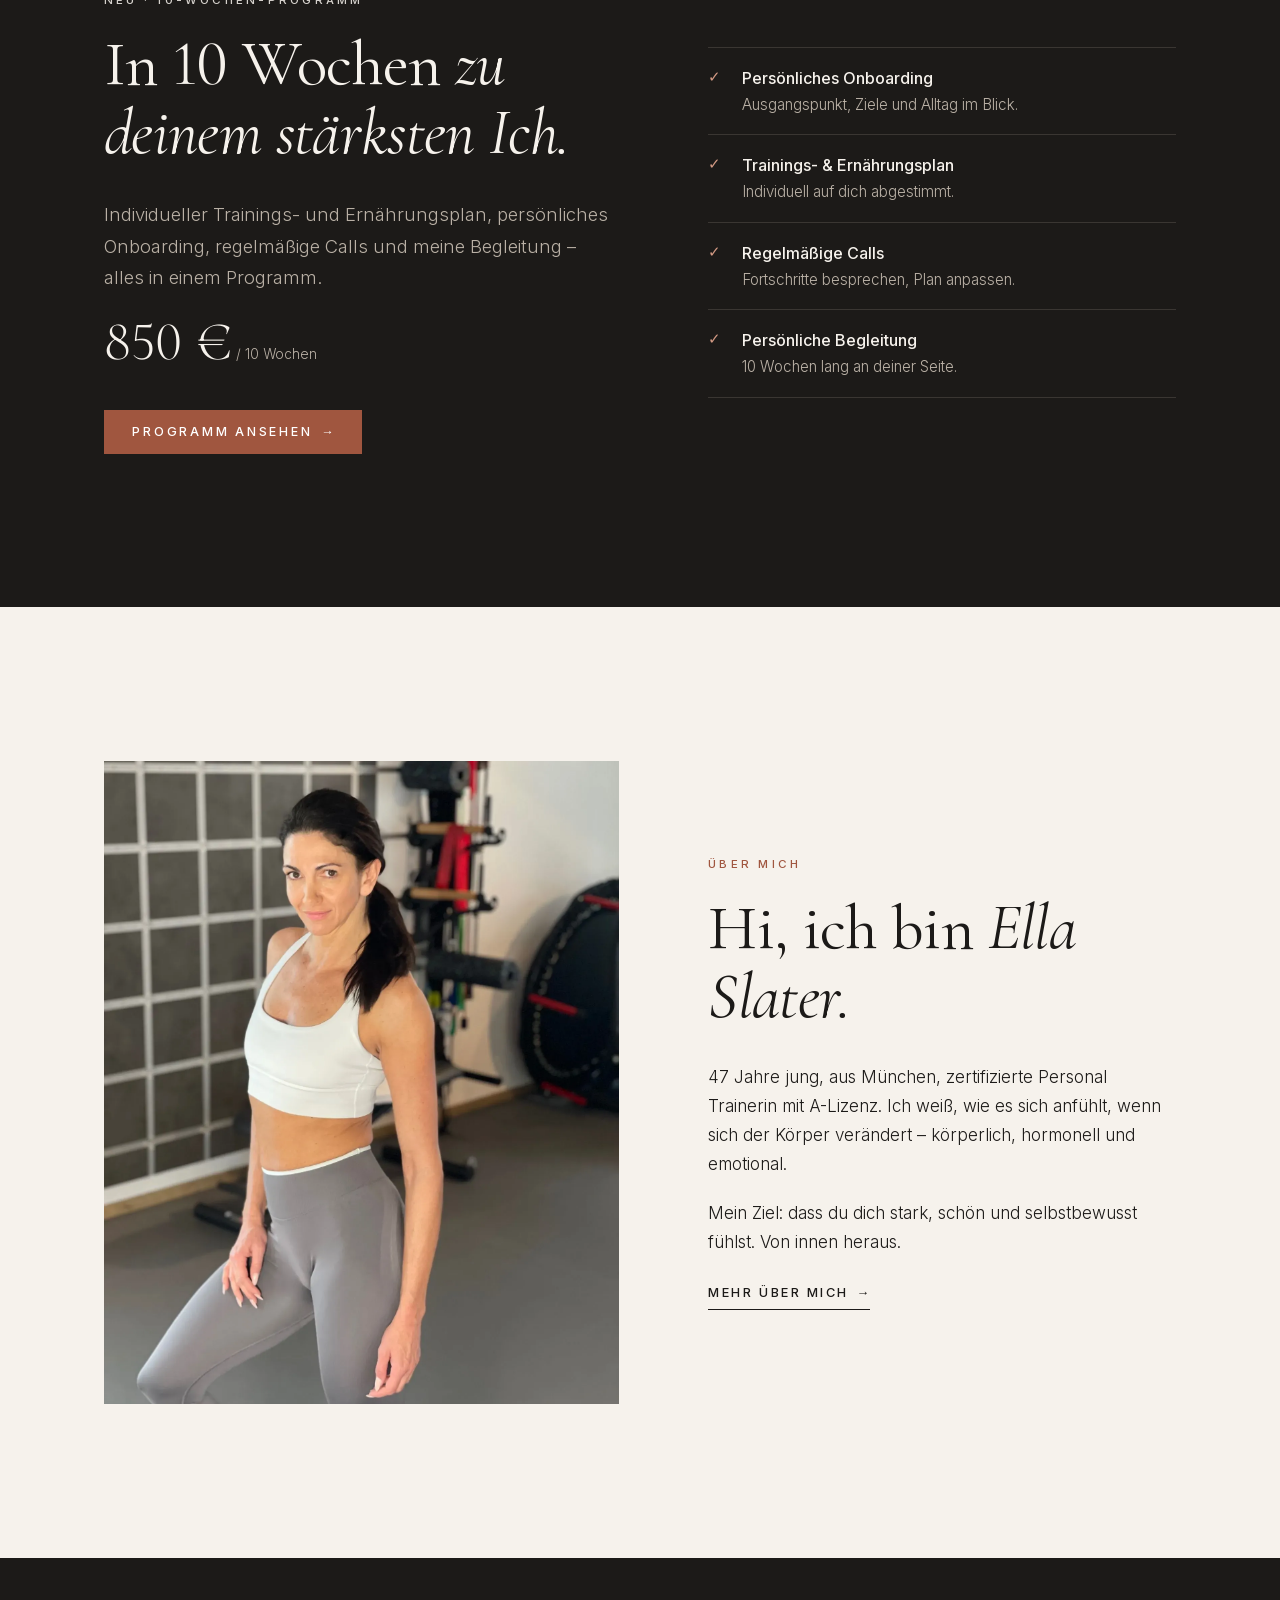
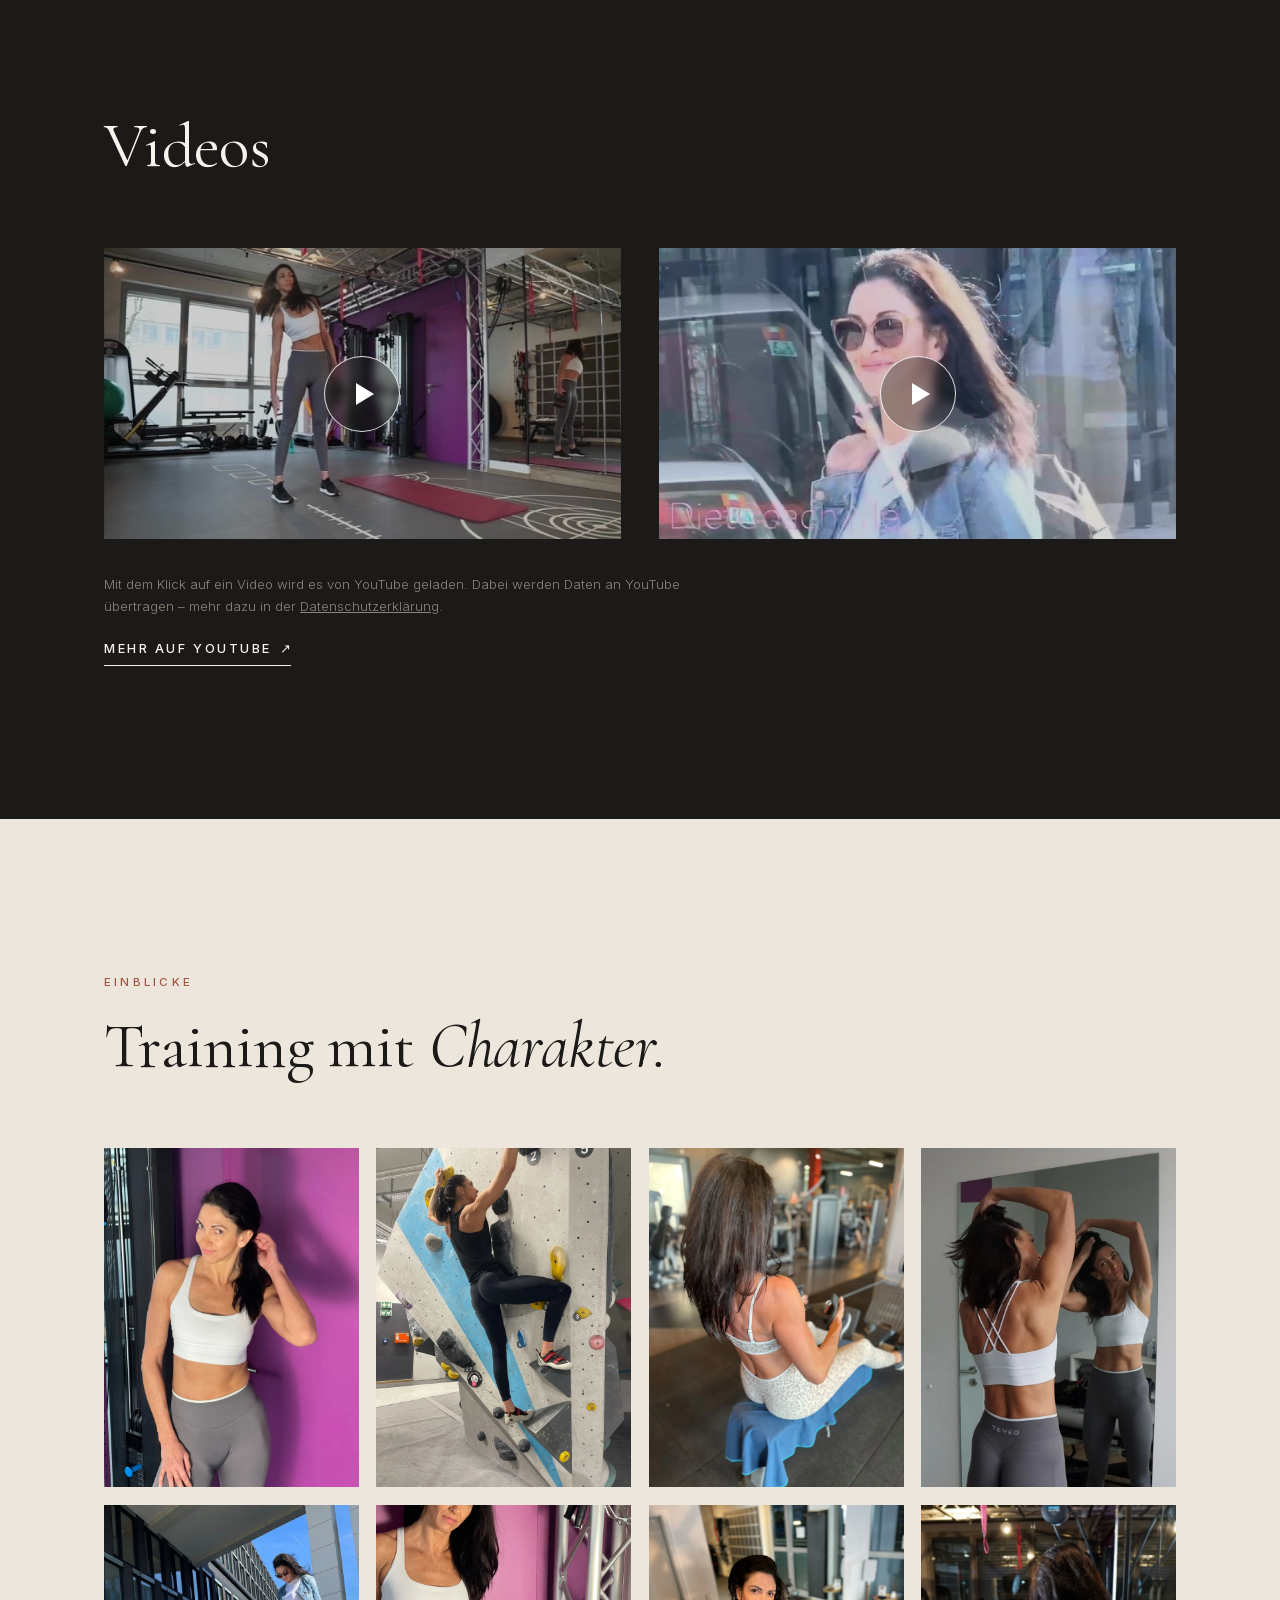
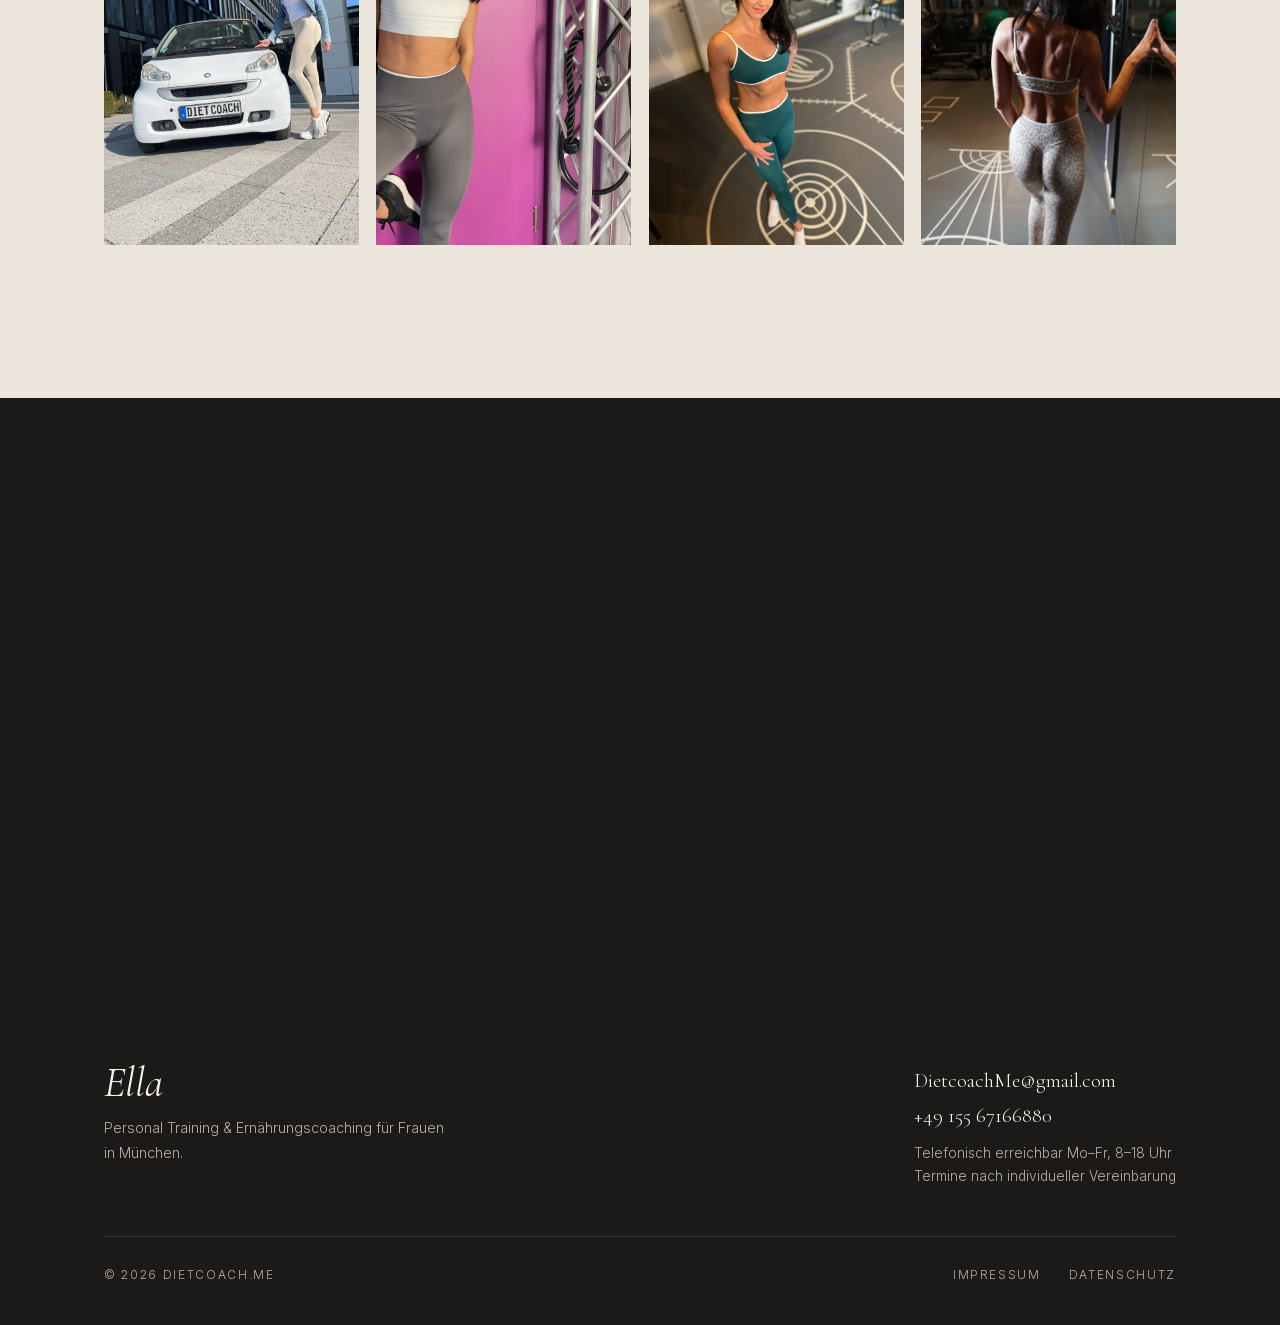
==== commit 0c365cbf: "Bewertungen vorerst entfernt, Hinweis „Termine nach individueller Vereinbarung“ Co-Authored-By: Clau" ====
--- a/index.html
+++ b/index.html
@@ -206,24 +206,6 @@
     </div>
   </section>
 
-  <!-- Stimmen -->
-  <section class="section section--alt">
-    <div class="wrap">
-      <span class="kicker reveal">Stimmen</span>
-      <h2 class="reveal">Was Kundinnen <em>erzählen.</em></h2>
-      <div class="quotes">
-        <figure class="quote reveal">
-          <p>Das Coaching hat mein Leben verändert. Die Unterstützung und Motivation sind unschlagbar – gerade für Frauen über 40.</p>
-          <footer>Steffi</footer>
-        </figure>
-        <figure class="quote reveal reveal-delay-1">
-          <p>Ich bin sehr zufrieden mit dem professionellen Coaching. Die individuellen Pläne passen genau zu mir und haben mir geholfen, meine Ziele zu erreichen.</p>
-          <footer>Andrea</footer>
-        </figure>
-      </div>
-    </div>
-  </section>
-
   <!-- Über mich -->
   <section class="section">
     <div class="wrap">
@@ -306,7 +288,7 @@
       <div class="footer-contact">
         <a href="mailto:DietcoachMe@gmail.com">DietcoachMe@gmail.com</a>
         <a href="tel:+4915567166880">+49 155 67166880</a>
-        <span class="footer-hours">Erreichbar Mo–Fr, 8–18 Uhr</span>
+        <span class="footer-hours">Telefonisch erreichbar Mo–Fr, 8–18 Uhr<br>Termine nach individueller Vereinbarung</span>
       </div>
     </div>
     <div class="bottom">
